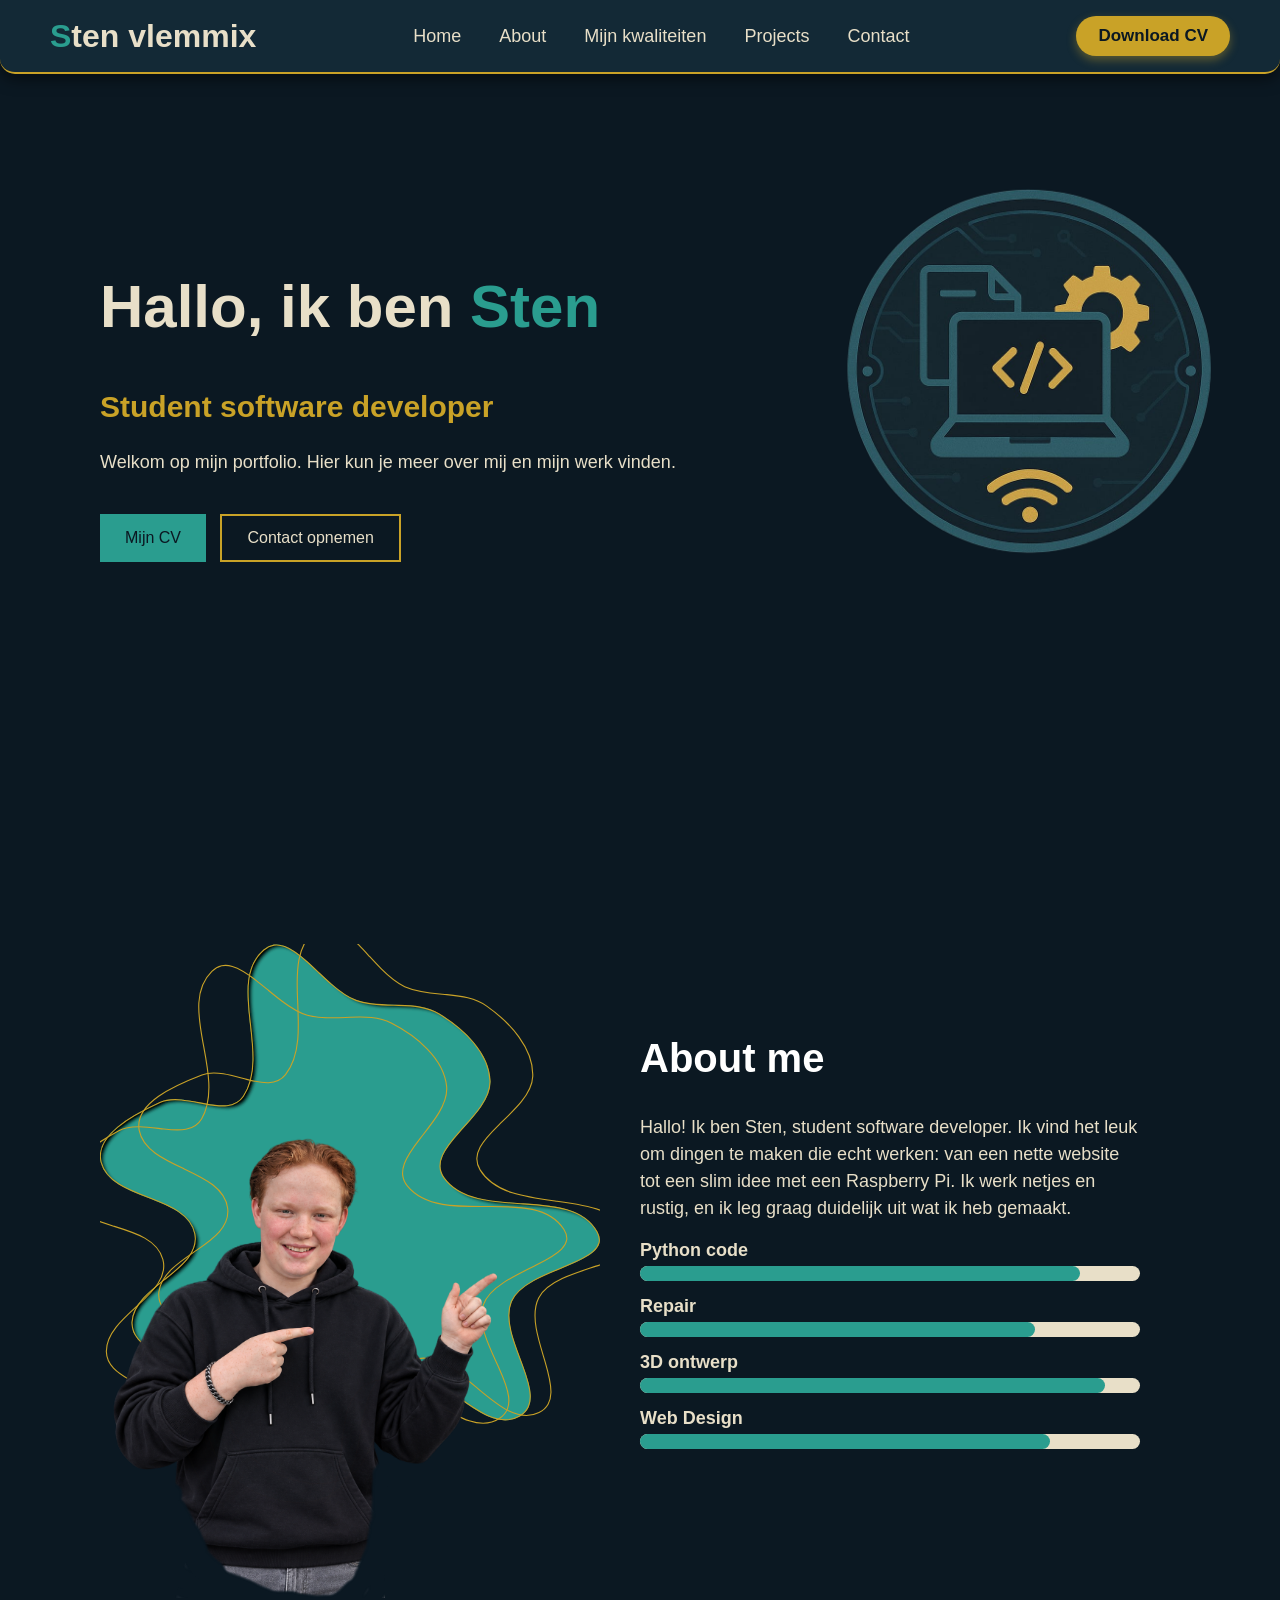
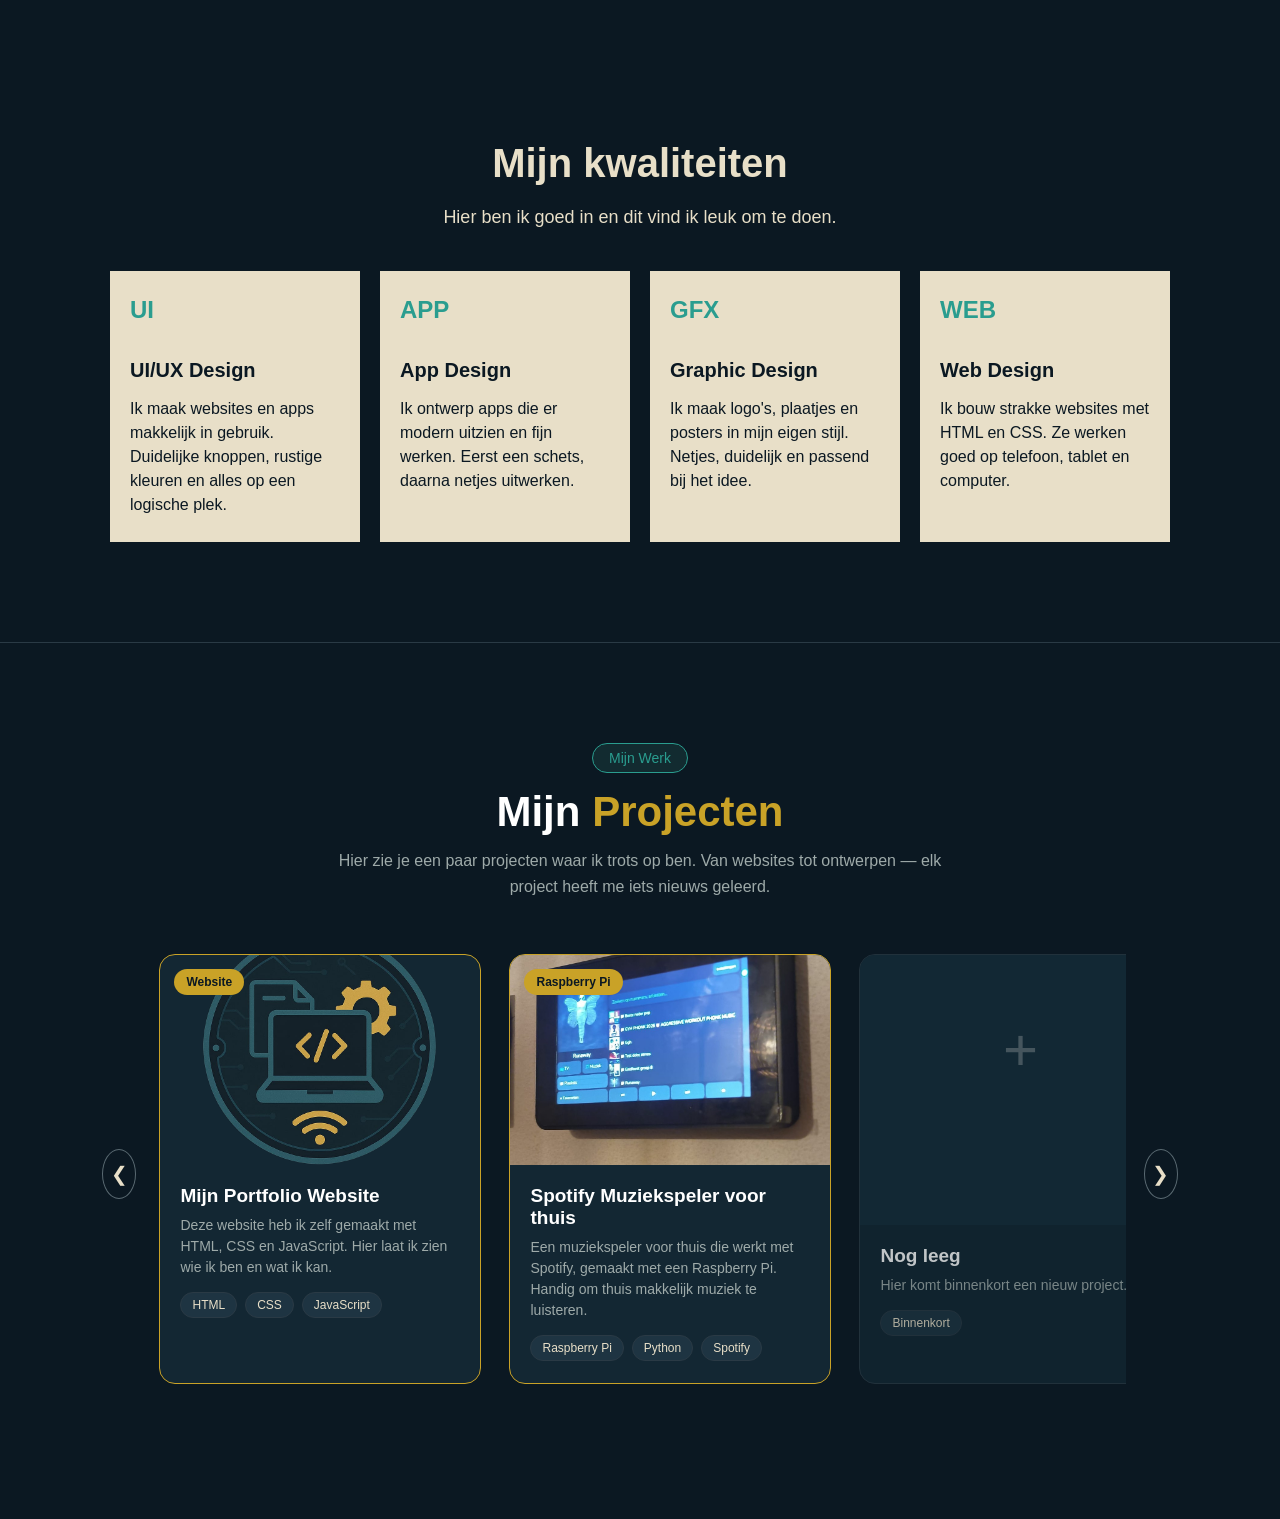
==== index.html @ 46b83913 "Add files via upload" ====
<!DOCTYPE html>
<html lang="nl">

<head>
    <meta charset="UTF-8">
    <title>Portfolio</title>

    <link rel="stylesheet" href="style-netjes.css">
</head>

<body>

    <header>

        <div class="logo">
        <span>S</span>ten vlemmix</div>

        <nav>
            <a href="#home">Home</a>
            <a href="#ABOUT">About</a>
            <a href="#services">Mijn kwaliteiten</a>
            <a href="#projects">Projects</a>
            <a href="#">Contact</a>
        </nav>

        <a href="#" class="download">Download CV</a>

    </header>

    <main>

        <section class="hero" id="home">

            <div class="text">

                <h1>
                    Hallo, ik ben <span>Sten</span>
                </h1>

                <h2>
                    Student software developer
                </h2>

                <p>
                    Welkom op mijn portfolio.
                    Hier kun je meer over mij en mijn werk vinden.
                </p>

                <a href="#" class="knop">Mijn CV</a>

                <a href="#" class="knop2">Contact opnemen</a>

            </div>

            <div class="image">

                <img src="logo.png">

            </div>

        </section>

         <section class="about" id="ABOUT">

            <div class="about-image">

                <svg width="500" height="560" viewBox="0 0 680 760"
                    fill="none" xmlns="http://www.w3.org/2000/svg">

                    <g filter="url(#filter0_i_1_304_about)">

                        <path
                            d="M348.353 75.4113C384.597 88.6174 428.532 74.1137 461.563 94.0459C494.612 113.988 529.758 146.977 530.92 185.578C532.393 234.517 439.945 277.11 468.275 317.029C511.263 377.601 641.007 325.415 676.479 390.68C700.625 435.105 579.534 439.076 559.946 485.694C539.614 534.085 616.404 614.938 571.119 641.435C517.389 672.873 453.378 557.866 395.873 581.696C339.569 605.029 369.332 711.647 318.939 745.939C280.476 772.113 218.628 755.827 181.841 727.343C141.869 696.392 146.139 633.281 118.64 590.847C98.8518 560.313 41.3204 549.667 43.1435 513.32C45.6225 463.894 137.936 442.05 128.54 393.463C118.306 340.548 14.931 348.345 1.1597 296.239C-8.67829 259.016 46.3229 230.627 81.2115 214.392C115.81 198.292 172.93 237.86 194.419 206.308C232.514 150.374 170.955 50.7719 222.5 6.94066C259.2 -24.2665 303.099 58.9227 348.353 75.4113Z"
                            fill="#2a9d8f" />

                    </g>

                    <defs>

                        <filter id="filter0_i_1_304_about"
                            x="0" y="0"
                            width="684.649"
                            height="763.116"
                            filterUnits="userSpaceOnUse">

                            <feFlood flood-opacity="0"
                                result="BackgroundImageFix" />

                            <feBlend mode="normal"
                                in="SourceGraphic"
                                in2="BackgroundImageFix"
                                result="shape" />

                            <feColorMatrix
                                in="SourceAlpha"
                                type="matrix"
                                values="0 0 0 0 0
                                0 0 0 0 0
                                0 0 0 0 0
                                0 0 0 0 127 0"
                                result="hardAlpha" />

                            <feOffset dx="5" dy="4" />

                            <feGaussianBlur stdDeviation="2.5" />

                            <feComposite
                                in2="hardAlpha"
                                operator="arithmetic"
                                k2="-1"
                                k3="1" />

                            <feColorMatrix
                                type="matrix"
                                values="0 0 0 0 0
                                0 0 0 0 0
                                0 0 0 0 0
                                0 0 0 0 0.25 0" />

                            <feBlend mode="normal"
                                in2="shape"
                                result="effect1_innerShadow_1_304" />

                        </filter>

                    </defs>

                    <g fill="none" stroke="#c9a227" stroke-width="1.5">
                        <g transform="translate(-45 20) rotate(-4 340 380)">
                            <path
                        d="M236.659 0.741211C241.36 0.075825 246.177 0.811135 251.111 2.62402C260.998 6.25649 271.279 14.1866 281.886 23.6631C287.184 28.3966 292.549 33.5027 297.979 38.6357C303.405 43.7665 308.895 48.9226 314.43 53.7451C325.492 63.3833 336.778 71.7257 348.182 75.8809C366.4 82.5188 386.546 82.1907 406.149 82.7061C425.797 83.2225 444.914 84.5834 461.305 94.4736C477.796 104.425 494.798 117.625 507.816 133.137C520.836 148.65 529.844 166.443 530.421 185.593C530.784 197.668 525.354 209.398 517.359 220.864C509.364 232.331 498.862 243.459 489.153 254.354C479.466 265.225 470.559 275.874 465.862 286.326C463.511 291.56 462.204 296.767 462.394 301.945C462.584 307.13 464.273 312.254 467.867 317.318C478.71 332.596 495.009 340.738 513.834 345.398C532.65 350.057 554.057 351.253 575.164 352.594C596.296 353.936 617.126 355.423 634.887 360.637C652.632 365.846 667.257 374.758 676.04 390.919C679.014 396.39 679.725 401.186 678.721 405.492C677.714 409.808 674.966 413.706 670.88 417.339C662.691 424.621 649.287 430.71 634.42 436.903C619.588 443.082 603.332 449.352 589.57 456.991C575.816 464.627 564.45 473.685 559.485 485.5C554.34 497.746 555.356 512.001 558.997 526.836C562.638 541.671 568.931 557.183 574.421 571.948C579.922 586.744 584.61 600.776 585.119 612.748C585.373 618.724 584.584 624.159 582.354 628.907C580.127 633.649 576.448 637.737 570.867 641.003C557.617 648.756 543.719 647.504 529.348 641.551C514.958 635.589 500.172 624.944 485.207 614.015C470.267 603.103 455.151 591.909 440.17 584.944C425.179 577.975 410.24 575.201 395.682 581.234C381.448 587.133 372.673 598.294 366.726 612.184C360.784 626.058 357.643 642.701 354.696 659.622C351.745 676.567 348.988 693.792 343.828 708.929C338.67 724.058 331.131 737.038 318.657 745.526C299.571 758.514 274.64 760.992 249.848 756.646C225.06 752.299 200.477 741.14 182.147 726.947C162.299 711.579 153.408 688.208 146.043 663.26C138.692 638.362 132.86 611.871 119.06 590.575C114.063 582.864 106.698 576.431 98.5312 570.558C90.3769 564.693 81.3451 559.336 73.0635 553.847C56.4128 542.81 42.7468 531.206 43.6426 513.345C44.2542 501.151 50.406 490.624 59.2236 480.909C68.0462 471.189 79.486 462.335 90.6064 453.468C101.706 444.617 112.491 435.75 119.906 426.041C127.333 416.316 131.415 405.698 129.03 393.368C126.437 379.962 117.943 370.427 106.532 362.859C95.1331 355.3 80.7673 349.666 66.3564 344.081C51.9211 338.487 37.4387 332.94 25.7002 325.548C13.971 318.162 5.04191 308.969 1.64355 296.111C-3.19507 277.804 7.87966 261.587 24.7295 247.833C41.5577 234.097 63.9786 222.963 81.4229 214.846C89.9558 210.875 99.9094 210.322 110.43 211.271C120.955 212.221 131.97 214.663 142.641 216.636C153.284 218.603 163.586 220.103 172.585 219.115C181.609 218.124 189.358 214.627 194.832 206.589C204.432 192.494 207.736 175.671 208.129 157.734C208.521 139.804 206.002 120.698 203.912 102.03C201.819 83.3398 200.156 65.0885 202.22 48.7803C204.282 32.4875 210.06 18.1749 222.824 7.32129C227.348 3.47452 231.962 1.40617 236.659 0.741211Z"
                         />
                        </g>
                        <g transform="translate(0 0) rotate(0 340 380)">
                            <path
                        d="M236.659 0.741211C241.36 0.075825 246.177 0.811135 251.111 2.62402C260.998 6.25649 271.279 14.1866 281.886 23.6631C287.184 28.3966 292.549 33.5027 297.979 38.6357C303.405 43.7665 308.895 48.9226 314.43 53.7451C325.492 63.3833 336.778 71.7257 348.182 75.8809C366.4 82.5188 386.546 82.1907 406.149 82.7061C425.797 83.2225 444.914 84.5834 461.305 94.4736C477.796 104.425 494.798 117.625 507.816 133.137C520.836 148.65 529.844 166.443 530.421 185.593C530.784 197.668 525.354 209.398 517.359 220.864C509.364 232.331 498.862 243.459 489.153 254.354C479.466 265.225 470.559 275.874 465.862 286.326C463.511 291.56 462.204 296.767 462.394 301.945C462.584 307.13 464.273 312.254 467.867 317.318C478.71 332.596 495.009 340.738 513.834 345.398C532.65 350.057 554.057 351.253 575.164 352.594C596.296 353.936 617.126 355.423 634.887 360.637C652.632 365.846 667.257 374.758 676.04 390.919C679.014 396.39 679.725 401.186 678.721 405.492C677.714 409.808 674.966 413.706 670.88 417.339C662.691 424.621 649.287 430.71 634.42 436.903C619.588 443.082 603.332 449.352 589.57 456.991C575.816 464.627 564.45 473.685 559.485 485.5C554.34 497.746 555.356 512.001 558.997 526.836C562.638 541.671 568.931 557.183 574.421 571.948C579.922 586.744 584.61 600.776 585.119 612.748C585.373 618.724 584.584 624.159 582.354 628.907C580.127 633.649 576.448 637.737 570.867 641.003C557.617 648.756 543.719 647.504 529.348 641.551C514.958 635.589 500.172 624.944 485.207 614.015C470.267 603.103 455.151 591.909 440.17 584.944C425.179 577.975 410.24 575.201 395.682 581.234C381.448 587.133 372.673 598.294 366.726 612.184C360.784 626.058 357.643 642.701 354.696 659.622C351.745 676.567 348.988 693.792 343.828 708.929C338.67 724.058 331.131 737.038 318.657 745.526C299.571 758.514 274.64 760.992 249.848 756.646C225.06 752.299 200.477 741.14 182.147 726.947C162.299 711.579 153.408 688.208 146.043 663.26C138.692 638.362 132.86 611.871 119.06 590.575C114.063 582.864 106.698 576.431 98.5312 570.558C90.3769 564.693 81.3451 559.336 73.0635 553.847C56.4128 542.81 42.7468 531.206 43.6426 513.345C44.2542 501.151 50.406 490.624 59.2236 480.909C68.0462 471.189 79.486 462.335 90.6064 453.468C101.706 444.617 112.491 435.75 119.906 426.041C127.333 416.316 131.415 405.698 129.03 393.368C126.437 379.962 117.943 370.427 106.532 362.859C95.1331 355.3 80.7673 349.666 66.3564 344.081C51.9211 338.487 37.4387 332.94 25.7002 325.548C13.971 318.162 5.04191 308.969 1.64355 296.111C-3.19507 277.804 7.87966 261.587 24.7295 247.833C41.5577 234.097 63.9786 222.963 81.4229 214.846C89.9558 210.875 99.9094 210.322 110.43 211.271C120.955 212.221 131.97 214.663 142.641 216.636C153.284 218.603 163.586 220.103 172.585 219.115C181.609 218.124 189.358 214.627 194.832 206.589C204.432 192.494 207.736 175.671 208.129 157.734C208.521 139.804 206.002 120.698 203.912 102.03C201.819 83.3398 200.156 65.0885 202.22 48.7803C204.282 32.4875 210.06 18.1749 222.824 7.32129C227.348 3.47452 231.962 1.40617 236.659 0.741211Z"
                         />
                        </g>
                        <g transform="translate(45 -20) rotate(4 340 380)">
                            <path
                        d="M236.659 0.741211C241.36 0.075825 246.177 0.811135 251.111 2.62402C260.998 6.25649 271.279 14.1866 281.886 23.6631C287.184 28.3966 292.549 33.5027 297.979 38.6357C303.405 43.7665 308.895 48.9226 314.43 53.7451C325.492 63.3833 336.778 71.7257 348.182 75.8809C366.4 82.5188 386.546 82.1907 406.149 82.7061C425.797 83.2225 444.914 84.5834 461.305 94.4736C477.796 104.425 494.798 117.625 507.816 133.137C520.836 148.65 529.844 166.443 530.421 185.593C530.784 197.668 525.354 209.398 517.359 220.864C509.364 232.331 498.862 243.459 489.153 254.354C479.466 265.225 470.559 275.874 465.862 286.326C463.511 291.56 462.204 296.767 462.394 301.945C462.584 307.13 464.273 312.254 467.867 317.318C478.71 332.596 495.009 340.738 513.834 345.398C532.65 350.057 554.057 351.253 575.164 352.594C596.296 353.936 617.126 355.423 634.887 360.637C652.632 365.846 667.257 374.758 676.04 390.919C679.014 396.39 679.725 401.186 678.721 405.492C677.714 409.808 674.966 413.706 670.88 417.339C662.691 424.621 649.287 430.71 634.42 436.903C619.588 443.082 603.332 449.352 589.57 456.991C575.816 464.627 564.45 473.685 559.485 485.5C554.34 497.746 555.356 512.001 558.997 526.836C562.638 541.671 568.931 557.183 574.421 571.948C579.922 586.744 584.61 600.776 585.119 612.748C585.373 618.724 584.584 624.159 582.354 628.907C580.127 633.649 576.448 637.737 570.867 641.003C557.617 648.756 543.719 647.504 529.348 641.551C514.958 635.589 500.172 624.944 485.207 614.015C470.267 603.103 455.151 591.909 440.17 584.944C425.179 577.975 410.24 575.201 395.682 581.234C381.448 587.133 372.673 598.294 366.726 612.184C360.784 626.058 357.643 642.701 354.696 659.622C351.745 676.567 348.988 693.792 343.828 708.929C338.67 724.058 331.131 737.038 318.657 745.526C299.571 758.514 274.64 760.992 249.848 756.646C225.06 752.299 200.477 741.14 182.147 726.947C162.299 711.579 153.408 688.208 146.043 663.26C138.692 638.362 132.86 611.871 119.06 590.575C114.063 582.864 106.698 576.431 98.5312 570.558C90.3769 564.693 81.3451 559.336 73.0635 553.847C56.4128 542.81 42.7468 531.206 43.6426 513.345C44.2542 501.151 50.406 490.624 59.2236 480.909C68.0462 471.189 79.486 462.335 90.6064 453.468C101.706 444.617 112.491 435.75 119.906 426.041C127.333 416.316 131.415 405.698 129.03 393.368C126.437 379.962 117.943 370.427 106.532 362.859C95.1331 355.3 80.7673 349.666 66.3564 344.081C51.9211 338.487 37.4387 332.94 25.7002 325.548C13.971 318.162 5.04191 308.969 1.64355 296.111C-3.19507 277.804 7.87966 261.587 24.7295 247.833C41.5577 234.097 63.9786 222.963 81.4229 214.846C89.9558 210.875 99.9094 210.322 110.43 211.271C120.955 212.221 131.97 214.663 142.641 216.636C153.284 218.603 163.586 220.103 172.585 219.115C181.609 218.124 189.358 214.627 194.832 206.589C204.432 192.494 207.736 175.671 208.129 157.734C208.521 139.804 206.002 120.698 203.912 102.03C201.819 83.3398 200.156 65.0885 202.22 48.7803C204.282 32.4875 210.06 18.1749 222.824 7.32129C227.348 3.47452 231.962 1.40617 236.659 0.741211Z"
                         />
                        </g>
                    </g>
</svg>

            <img src="sten5.png" alt="Sten" class="sten-afbeelding">

            </div>

            <div class="about-text">

                <h2>About me</h2>

                <p>
                    Hallo! Ik ben Sten, student software developer. Ik vind het leuk om dingen te maken
                    die echt werken: van een nette website tot een slim idee met een Raspberry Pi.
                    Ik werk netjes en rustig, en ik leg graag duidelijk uit wat ik heb gemaakt.
                </p>

                <h3>Python code</h3>

                <div class="balk">
                    <div class="vulling python"></div>
                </div>

                <h3>Repair</h3>

                <div class="balk">
                    <div class="vulling repair"></div>
                </div>

                <h3>3D ontwerp</h3>

                <div class="balk">
                    <div class="vulling d3"></div>
                </div>

                <h3>Web Design</h3>

                <div class="balk">
                    <div class="vulling web"></div>
                </div>

            </div>

        </section>

        <section class="services" id="services">

            <h2>Mijn kwaliteiten</h2>
            <p>Hier ben ik goed in en dit vind ik leuk om te doen.</p>

            <div class="service-cards">

                <div class="service-card">
                    <div class="service-icon">UI</div>
                    <h3>UI/UX Design</h3>
                    <p>Ik maak websites en apps makkelijk in gebruik. Duidelijke knoppen, rustige kleuren en alles op een logische plek.</p>
                </div>

                <div class="service-card">
                    <div class="service-icon">APP</div>
                    <h3>App Design</h3>
                    <p>Ik ontwerp apps die er modern uitzien en fijn werken. Eerst een schets, daarna netjes uitwerken.</p>
                </div>

                <div class="service-card">
                    <div class="service-icon">GFX</div>
                    <h3>Graphic Design</h3>
                    <p>Ik maak logo's, plaatjes en posters in mijn eigen stijl. Netjes, duidelijk en passend bij het idee.</p>
                </div>

                <div class="service-card">
                    <div class="service-icon">WEB</div>
                    <h3>Web Design</h3>
                    <p>Ik bouw strakke websites met HTML en CSS. Ze werken goed op telefoon, tablet en computer.</p>
                </div>

            </div>

        </section>

    </main>

    <section class="projects-section" id="projects">

        <span class="projects-label">Mijn Werk</span>

        <h2>Mijn <span>Projecten</span></h2>

        <p class="projects-text">
            Hier zie je een paar projecten waar ik trots op ben.
            Van websites tot ontwerpen — elk project heeft me iets nieuws geleerd.
        </p>

        <div class="project-slider">

            <button class="slider-arrow" id="prevBtn">❮</button>

            <div class="project-track" id="projectTrack">

                <div class="project-card project-featured">
                    <div class="project-img">
                        <img src="logo.png" alt="Mijn portfolio website">
                        <span class="project-badge">Website</span>
                        <div class="project-overlay">
                            <a href="#portfolioModal" class="project-view" id="openPortfolioModal">Bekijk project →</a>
                        </div>
                    </div>
                    <div class="project-info">
                        <h3>Mijn Portfolio Website</h3>
                        <p>Deze website heb ik zelf gemaakt met HTML, CSS en JavaScript. Hier laat ik zien wie ik ben en wat ik kan.</p>
                        <div class="project-tags">
                            <span>HTML</span>
                            <span>CSS</span>
                            <span>JavaScript</span>
                        </div>
                    </div>
                </div>

                <div class="project-card project-featured">
                    <div class="project-img">
                        <img src="project2.jpeg" alt="Spotify muziekspeler met Raspberry Pi">
                        <span class="project-badge">Raspberry Pi</span>
                        <div class="project-overlay">
                            <a href="#projectModal" class="project-view" id="openMuziekModal">Bekijk project →</a>
                        </div>
                    </div>
                    <div class="project-info">
                        <h3>Spotify Muziekspeler voor thuis</h3>
                        <p>Een muziekspeler voor thuis die werkt met Spotify, gemaakt met een Raspberry Pi. Handig om thuis makkelijk muziek te luisteren.</p>
                        <div class="project-tags">
                            <span>Raspberry Pi</span>
                            <span>Python</span>
                            <span>Spotify</span>
                        </div>
                    </div>
                </div>

                <div class="project-card project-empty">
                    <div class="project-img project-img-empty">
                        <span class="empty-plus">+</span>
                    </div>
                    <div class="project-info">
                        <h3>Nog leeg</h3>
                        <p>Hier komt binnenkort een nieuw project.</p>
                        <div class="project-tags">
                            <span>Binnenkort</span>
                        </div>
                    </div>
                </div>

                <div class="project-card project-empty">
                    <div class="project-img project-img-empty">
                        <span class="empty-plus">+</span>
                    </div>
                    <div class="project-info">
                        <h3>Nog leeg</h3>
                        <p>Hier komt binnenkort een nieuw project.</p>
                        <div class="project-tags">
                            <span>Binnenkort</span>
                        </div>
                    </div>
                </div>

                <div class="project-card project-empty">
                    <div class="project-img project-img-empty">
                        <span class="empty-plus">+</span>
                    </div>
                    <div class="project-info">
                        <h3>Nog leeg</h3>
                        <p>Hier komt binnenkort een nieuw project.</p>
                        <div class="project-tags">
                            <span>Binnenkort</span>
                        </div>
                    </div>
                </div>

            </div>

            <button class="slider-arrow" id="nextBtn">❯</button>
        </div>

    </section>

    <div class="project-modal" id="projectModal">
        <a href="#projects" class="modal-achtergrond" aria-label="Sluiten"></a>
        <div class="project-modal-box" role="dialog" aria-modal="true" aria-labelledby="modalTitle">

            <!-- Bovenste foto als banner -->
            <div class="modal-banner">
                <img src="project2.jpeg" alt="Spotify muziekspeler">
                <a href="#projects" class="project-modal-close" aria-label="Sluiten">✕</a>
            </div>

            <div class="modal-content">
                <p class="geel-rondje">Mijn project</p>

                <h3 id="modalTitle">Spotify Muziekspeler voor thuis</h3>

                <p class="schuine-tekst">Muziek luisteren in huis, zonder je telefoon erbij te pakken.</p>

                <!-- Kleine info-rij -->
                <div class="modal-meta">
                    <div><b>Status</b><span>Werkend</span></div>
                    <div><b>Jaar</b><span>2025</span></div>
                    <div><b>Techniek</b><span>Raspberry Pi • Python</span></div>
                </div>

                <!-- Hier stond eerst de README van GitHub, maar het muziekproject is niet gekoppeld aan GitHub. Daarom geen README-blok meer hier. -->

                <h4>Waar gaat dit project over?</h4>
                <p>Voor dit project heb ik een muziekspeler gemaakt voor thuis. Hij werkt met Spotify en draait op een Raspberry Pi.</p>
                <p>Je zet hem aan en je kunt thuis makkelijk muziek luisteren, bijvoorbeeld in de woonkamer. Gewoon aanzetten en luisteren.</p>

                <div class="twee-fotos">
                    <figure>
                        <img src="project2.jpeg" alt="Spotify muziekspeler">
                        <figcaption>De speler thuis</figcaption>
                    </figure>
                    <figure>
                        <img src="project1.png" alt="Nog een foto van het project">
                        <figcaption>Scherm / opbouw</figcaption>
                    </figure>
                </div>

                <h4>Hoe heb ik het gemaakt?</h4>
                <div class="modal-stappen">
                    <div class="stap">
                        <span class="stap-nummer">1</span>
                        <p><b>Idee bedacht.</b> Een muziekspeler die altijd klaarstaat.</p>
                    </div>
                    <div class="stap">
                        <span class="stap-nummer">2</span>
                        <p><b>Raspberry Pi klaargezet</b> en verbonden met wifi en Spotify.</p>
                    </div>
                    <div class="stap">
                        <span class="stap-nummer">3</span>
                        <p><b>Met Python de knoppen gemaakt</b> voor play en pauze.</p>
                    </div>
                    <div class="stap">
                        <span class="stap-nummer">4</span>
                        <p><b>Alles thuis getest</b> tot het werkte.</p>
                    </div>
                </div>

                <h4>Wat heb ik geleerd?</h4>
                <ul class="leer-lijst">
                    <li>Werken met een Raspberry Pi</li>
                    <li>Programmeren in Python</li>
                    <li>Verbinden met Spotify</li>
                    <li>Rustig blijven als iets niet werkt</li>
                </ul>

                <div class="project-tags modal-tags">
                    <span>Raspberry Pi</span>
                    <span>Python</span>
                    <span>Spotify</span>
                </div>

                <div class="modal-knoppen">
                    <a href="#projects" class="knop modal-btn">Sluiten</a>
                </div>
            </div>
        </div>
    </div>

    <div class="project-modal" id="portfolioModal">
        <a href="#projects" class="modal-achtergrond" aria-label="Sluiten"></a>
        <div class="project-modal-box" role="dialog" aria-modal="true" aria-labelledby="portfolioTitle">

            <!-- Bovenste foto als banner -->
            <div class="modal-banner">
                <img src="logo.png" alt="Mijn portfolio website">
                <a href="#projects" class="project-modal-close" aria-label="Sluiten">✕</a>
            </div>

            <div class="modal-content">
                <p class="geel-rondje">Mijn project</p>

                <h3 id="portfolioTitle">Mijn Portfolio Website</h3>

                <p class="schuine-tekst">Deze site: mijn portfolio, gemaakt met HTML, CSS en JavaScript.</p>

                <!-- Kleine info-rij -->
                <div class="modal-meta">
                    <div><b>Status</b><span>Online</span></div>
                    <div><b>Jaar</b><span>2025</span></div>
                    <div><b>Techniek</b><span>HTML • CSS • JS</span></div>
                </div>

                <!-- README is weggehaald uit de popup, zoals gevraagd. -->

                <h4>Waar gaat dit project over?</h4>
                <p>Dit is mijn eigen portfolio-website. Hier laat ik zien wie ik ben, wat ik kan en welke projecten ik heb gemaakt.</p>
                <p>Alles heb ik zelf gebouwd: de opmaak, de kleuren, de project-slider en de popups met uitleg.</p>

                <h4>Hoe heb ik het gemaakt?</h4>
                <div class="modal-stappen">
                    <div class="stap">
                        <span class="stap-nummer">1</span>
                        <p><b>Ontwerp bedacht.</b> Donkere stijl met goud en groen.</p>
                    </div>
                    <div class="stap">
                        <span class="stap-nummer">2</span>
                        <p><b>Met HTML de pagina opgebouwd</b> en met CSS netjes gemaakt.</p>
                    </div>
                    <div class="stap">
                        <span class="stap-nummer">3</span>
                        <p><b>Met JavaScript de slider gemaakt</b> en de popups werkend gekregen.</p>
                    </div>
                    <div class="stap">
                        <span class="stap-nummer">4</span>
                        <p><b>Alles getest</b> en op GitHub gezet.</p>
                    </div>
                </div>

                <h4>Wat heb ik geleerd?</h4>
                <ul class="leer-lijst">
                    <li>Werken met HTML en CSS</li>
                    <li>JavaScript gebruiken voor een slider en popup</li>
                    <li>Netjes werken met GitHub</li>
                </ul>

                <div class="project-tags modal-tags">
                    <span>HTML</span>
                    <span>CSS</span>
                    <span>JavaScript</span>
                </div>

                <div class="modal-knoppen">
                    <a href="https://github.com/DCTerra-Software-Developer/frontend-eindopdracht-stenbot0503" class="knop modal-btn" id="githubKnopPortfolio" target="_blank">Bekijk op GitHub</a>
                    <a href="#projects" class="knop2 modal-btn-ghost">Sluiten</a>
                </div>
            </div>
        </div>
    </div>

    <script src="script-netjes.js"></script>

</body>

</html>
---- style-netjes.css ----
body {
    background-color: #0b1822;
    color: #e8dfc8;
    font-family: Arial;
    margin: 0;

    padding-top: 100px;
}

header {
    position: fixed;
    top: 0;
    left: 0;
    width: 100%;
    box-sizing: border-box;
    z-index: 1000;
    background-color: #132936;

    border-bottom: 2px solid #c9a227;

    border-radius: 0 0 15px 15px;
    box-shadow: 0 5px 15px rgba(0, 0, 0, 0.5);
    padding: 16px 50px;
    display: flex;
    align-items: center;
    justify-content: space-between;
}

.logo {
    font-size: 32px;
    font-weight: bold;
    transition: transform 0.3s ease;
}

.logo:hover {
    transform: scale(1.05);
}

.logo span {
    color: #2a9d8f;
    transition: color 0.3s ease;
}

.logo:hover span {
    color: #c9a227;
}

nav {
    display: flex;

}

nav a {
    color: #e8dfc8;
    text-decoration: none;
    margin-right: 10px;
    font-size: 18px;
    position: relative;
    padding: 8px 14px;
    border-radius: 8px;
    transition: color 0.3s ease, background-color 0.3s ease;
}

nav a::after {
    content: "";
    position: absolute;
    left: 14px;
    right: 14px;
    bottom: 4px;
    width: auto;
    height: 2px;
    background-color: #2a9d8f;
    transform: scaleX(0);
    transform-origin: left;
    transition: transform 0.3s ease;
}

nav a:hover {
    color: white;
    background-color: #2a9d8f;
}

nav a:hover::after {
    transform: scaleX(1);
}

.download {
    color: #0b1822;
    background-color: #c9a227;
    padding: 10px 22px;
    text-decoration: none;
    font-size: 17px;
    font-weight: bold;
    border-radius: 20px;
    display: inline-block;

    box-shadow: 0 4px 10px rgba(201, 162, 39, 0.4);
    transition: background-color 0.3s ease, color 0.3s ease, transform 0.3s ease, box-shadow 0.3s ease;
}

.download:hover {
    background-color: #2a9d8f;
    color: white;
    transform: translateY(-3px);

    box-shadow: 0 8px 20px rgba(42, 157, 143, 0.5);
}

section {
    scroll-margin-top: 120px;
}

.hero {
    margin-top: 40px;
    margin-left: 100px;
    display: flex;
    align-items: center;
}

.text {

    width: 600px;
}

h1 {
    font-size: 60px;
}

h1 span {
    color: #2a9d8f;
    display: inline-block;
    animation: pulse 2s ease-in-out infinite;
}

h2 {
    color: #c9a227;
    font-size: 30px;
}

p {
    font-size: 18px;
    line-height: 1.5;
}

.knop {
    background-color: #2a9d8f;
    color: #0b1822;
    padding: 15px 25px;
    text-decoration: none;
    display: inline-block;
    margin-top: 20px;
    transition: background-color 0.3s ease, color 0.3s ease, transform 0.3s ease, box-shadow 0.3s ease;
}

.knop:hover {
    background-color: #c9a227;
    color: #0b1822;
    transform: translateY(-3px) scale(1.03);
    box-shadow: 0 8px 20px rgba(201, 162, 39, 0.4);
}

.knop2 {
    border: 2px solid #c9a227;
    color: #e8dfc8;
    padding: 13px 25px;
    text-decoration: none;
    display: inline-block;
    margin-left: 10px;
    transition: background-color 0.3s ease, color 0.3s ease, transform 0.3s ease, border-color 0.3s ease;
}

.knop2:hover {
    background-color: #c9a227;
    color: #0b1822;
    transform: translateY(-3px);
    border-color: #c9a227;
}

.image {
    margin-left: 100px;
}

.image img {
    width: 500px;
    height: 500px;
    object-fit: contain;
    transition: transform 0.5s ease;
}

.image img:hover {
    transform: scale(1.05) rotate(2deg);
}

.about {
    margin-top: 200px;

    padding: 100px;

    display: flex;
    align-items: center;
}

.about-image {
    width: 50%;
    transition: transform 0.4s ease;
}

.about-image img {
    width: 500px;
}

.about-text {
    width: 50%;
}

.about-text h2 {
    font-size: 40px;
    color: white;
}

.about-text p {
    width: 500px;
}

h3 {
    color: #e8dfc8;
    font-size: 18px;
    margin-top: 15px;
    margin-bottom: 5px;
}

.balk {
    width: 500px;
    height: 15px;
    background-color: #e8dfc8;

    border-radius: 10px;
}

.vulling {
    height: 15px;
    background-color: #2a9d8f;
    border-radius: 10px;
}

.python {
    width: 88%;
}

.repair {
    width: 79%;
}

.d3{
    width: 93%;
}

.web {
    width: 82%;
}

.image svg {
    width: 500px;
    height: 560px;
}

.sten-afbeelding {
    position: absolute;
    z-index: 10;
    width: 400px !important;
    height: auto;
    left: 8%;
    top: 1065px;
    transition: transform 0.5s ease;
}

.services {
    padding: 100px;
    text-align: center;
}

.services h2 {
    color: #e8dfc8;
    font-size: 40px;
    margin-bottom: 10px;
}

.services > p {
    margin-bottom: 40px;
}

.service-cards {
    display: flex;
    justify-content: center;
    gap: 20px;
    flex-wrap: wrap;
}

.service-card {
    background-color: #e8dfc8;
    color: #0b1822;
    width: 210px;
    min-height: 220px;
    padding: 25px 20px;
    text-align: left;
    transition: transform 0.4s ease, background-color 0.4s ease, box-shadow 0.4s ease;

    cursor: pointer;
}

.service-card:hover {
    transform: translateY(-10px) scale(1.03);
    background-color: #ffffff;
    box-shadow: 0 15px 35px rgba(42, 157, 143, 0.35);
}

.service-icon {
    color: #2a9d8f;
    font-size: 24px;
    font-weight: bold;
    margin-bottom: 35px;
    display: inline-block;
    transition: transform 0.4s ease, color 0.4s ease;
}

.service-card:hover .service-icon {
    transform: scale(1.2) rotate(-5deg);
    color: #c9a227;
}

.service-card h3 {
    color: #0b1822;
    font-size: 20px;
    margin: 0 0 15px;
}

.service-card p {
    font-size: 16px;
    margin: 0;
}

.about-image svg {
    transition: transform 0.5s ease;
}

.about-image:hover svg {
    transform: scale(1.03) rotate(1deg);
}

.sten-afbeelding:hover {
    transform: scale(1.04);
}

@keyframes fadeInUp {
    from {
        opacity: 0;
        transform: translateY(20px);
    }
    to {
        opacity: 1;
        transform: translateY(0);
    }
}

.hero .text {
    animation: fadeInUp 0.8s ease both;
}

.hero .image {
    animation: fadeInUp 1s ease 0.2s both;
}

.projects-section {
    padding: 100px 8% 110px;
    text-align: center;
    background-color: #0B1822;
    border-top: 1px solid #2a3a45;
}

.projects-label {
    display: inline-block;
    font-size: 14px;
    color: #2a9d8f;
    background-color: #122b30;
    border: 1px solid #2a9d8f;
    border-radius: 20px;
    padding: 6px 16px;
    margin-bottom: 15px;
}

.projects-section h2 {
    color: white;
    font-size: 42px;
    margin: 0 0 12px;
}

.projects-section h2 span {
    color: #c9a227;
}

.projects-text {
    color: #9EAAA9;
    font-size: 16px;
    max-width: 620px;
    margin: 0 auto 40px;
    line-height: 1.6;
}

.project-slider {
    display: flex;
    align-items: center;
    justify-content: center;
    gap: 18px;
    max-width: 1200px;
    margin: auto;
}

.slider-arrow {
    width: 50px;
    height: 50px;
    border-radius: 50%;
    border: 1px solid #5a6a72;
    background-color: #0B1822;
    color: #E8DFC8;
    font-size: 20px;
    cursor: pointer;
    transition: 0.3s;
}

.slider-arrow:hover {
    background-color: #2A9D8F;
    border-color: #2A9D8F;
    color: white;
}

.project-track {
    display: flex;
    gap: 28px;
    overflow-x: auto;
    max-width: 1040px;
    padding: 15px 5px 25px;
}

.project-card {
    width: 320px;

    flex-shrink: 0;
    background-color: #132733;
    border: 1px solid #2a3a45;
    border-radius: 16px;
    overflow: hidden;
    text-align: left;
    transition: 0.3s;
}

.project-card:hover {
    transform: translateY(-10px);
    border-color: #2A9D8F;
    box-shadow: 0 18px 40px black;
}

.project-img {
    position: relative;
    overflow: hidden;
    height: 210px;
}

.project-img img {
    width: 100%;
    height: 100%;
    object-fit: cover;
    display: block;
    transition: 0.3s;
}

.project-card:hover .project-img img {
    transform: scale(1.08);
}

.project-badge {
    position: absolute;
    top: 14px;
    left: 14px;
    background-color: #c9a227;
    color: #0b1822;
    font-size: 12px;
    font-weight: bold;
    padding: 6px 12px;
    border-radius: 20px;
}

.project-overlay {
    position: absolute;
    left: 0;
    right: 0;
    bottom: 0;
    top: 0;
    background-color: rgba(11, 24, 34, 0.7);

    text-align: center;
    padding-top: 150px;
    opacity: 0;
    transition: 0.3s;
}

.project-card:hover .project-overlay {
    opacity: 1;
}

.project-view {
    background-color: #2A9D8F;
    color: white;
    text-decoration: none;
    font-size: 14px;
    padding: 10px 18px;
    border-radius: 25px;
    transition: 0.3s;
}

.project-view:hover {
    background-color: #c9a227;
    color: #0b1822;
}

.project-info {
    padding: 20px 20px 22px;
}

.project-info h3 {
    color: white;
    font-size: 19px;
    margin: 0 0 8px;
}

.project-info p {
    font-size: 14px;
    color: #9EAAA9;
    line-height: 1.5;
    margin: 0 0 14px;
}

.project-tags {
    display: flex;
    gap: 8px;
}

.project-tags span {
    font-size: 12px;
    color: #E8DFC8;
    background-color: #1e3442;
    border: 1px solid #2a3a45;
    padding: 5px 11px;
    border-radius: 15px;
}

.project-empty {
    opacity: 0.75;
}

.project-img-empty {
    background-color: #162e3b;
    text-align: center;
    padding-top: 60px;
}

.empty-plus {
    font-size: 60px;
    color: #5a6a72;
}

.project-featured {
    border-color: #c9a227;
}

@media (max-width: 800px) {
    .project-card {
        width: 100%;
        max-width: 400px;
    }
}

@keyframes pulse {
    0%, 100% {
        opacity: 1;
    }
    50% {
        opacity: 0.5;
    }
}

.project-modal {
    position: fixed;
    left: 0;
    right: 0;
    top: 0;
    bottom: 0;
    display: flex;
    align-items: center;
    justify-content: center;
    padding: 24px;
    z-index: 2000;
    opacity: 0;
    visibility: hidden;
    transition: opacity 0.25s ease, visibility 0.25s;
}

.modal-achtergrond {
    position: absolute;
    left: 0;
    right: 0;
    top: 0;
    bottom: 0;
    background-color: rgba(5, 12, 18, 0.7);
}

/* Zonder JavaScript: popup gaat open als #projectModal in de link staat */
.project-modal:target {
    opacity: 1;
    visibility: visible;
}

.project-modal-box {
    position: relative;
    z-index: 1;
    background-color: #132733;
    border: 1px solid #2a3a45;
    border-radius: 14px;
    max-width: 780px;
    width: 100%;
    max-height: 92vh;
    overflow-y: auto;
    overflow-x: hidden;
    padding: 0;
    color: #e8dfc8;
    box-shadow: 0 20px 60px rgba(0, 0, 0, 0.55);
    transform: translateY(16px);
    opacity: 0;
    transition: transform 0.3s ease, opacity 0.3s ease;
}

.project-modal:target .project-modal-box {
    transform: translateY(0);
    opacity: 1;
}

.modal-banner {
    position: relative;
    height: 300px;
    overflow: hidden;
    border-radius: 13px 13px 0 0;
}

.modal-banner img {
    width: 100%;
    height: 100%;
    object-fit: cover;
    display: block;
}

.modal-content {
    padding: 28px 36px 32px;
}

.geel-rondje {
    display: inline-block;
    background-color: #c9a227;
    color: #0b1822;
    font-size: 12px;
    font-weight: bold;
    padding: 6px 14px;
    border-radius: 20px;
    margin: 0 0 10px;
}

.project-modal-box h3 {
    color: white;
    font-size: 30px;
    line-height: 1.2;
    margin: 0 0 8px;
}

.schuine-tekst {
    color: #9EAAA9 !important;
    font-size: 16px !important;
    margin-bottom: 18px !important;
}

.modal-meta {
    display: flex;
    gap: 10px;
    margin-bottom: 22px;
}

.modal-meta div {
    flex: 1;
    background-color: #0b1822;
    border: 1px solid #2a3a45;
    border-radius: 12px;
    padding: 10px 12px;
    text-align: center;
}

.modal-meta b {
    display: block;
    font-size: 11px;
    text-transform: uppercase;
    letter-spacing: 0.8px;
    color: #5a6a72;
    margin-bottom: 4px;
}

.modal-meta span {
    font-size: 14px;
    color: #e8dfc8;
    font-weight: bold;
}

.twee-fotos {
    display: flex;
    gap: 12px;
    margin-bottom: 6px;
}

.twee-fotos figure {
    flex: 1;
    margin: 0;
    background-color: #0b1822;
    border: 1px solid #2a3a45;
    border-radius: 12px;
    overflow: hidden;
}

.twee-fotos img {
    width: 100%;
    height: 190px;
    object-fit: cover;
    display: block;
    border: none;
}

.twee-fotos figcaption {
    font-size: 13px;
    color: #9EAAA9;
    padding: 10px 12px;
    text-align: left;
}

.project-modal-box h4 {
    color: #c9a227;
    font-size: 17px;
    margin-top: 28px;
    margin-bottom: 10px;
}

.project-modal-box p {
    font-size: 15px;
    color: #9EAAA9;
    line-height: 1.6;
}

.modal-stappen {
    display: flex;
    flex-direction: column;
    gap: 10px;
}

.stap {
    display: flex;
    align-items: flex-start;
    gap: 12px;
    background-color: #0b1822;
    border: 1px solid #2a3a45;
    border-radius: 10px;
    padding: 12px 14px;
    margin-bottom: 0;
}

.stap p {
    margin: 0;
    padding-top: 4px;
}

.stap-nummer {
    flex-shrink: 0;
    width: 26px;
    height: 26px;
    border-radius: 50%;
    background-color: #2A9D8F;
    color: white;
    font-weight: bold;
    font-size: 13px;
    display: flex;
    align-items: center;
    justify-content: center;
}

.leer-lijst {
    list-style: none;
    margin: 0;
    padding: 0;
    display: flex;
    flex-direction: column;
    gap: 8px;
}

.leer-lijst li {
    background-color: #0b1822;
    border: 1px solid #2a3a45;
    color: #E8DFC8;
    font-size: 14px;
    padding: 10px 14px 10px 34px;
    border-radius: 8px;
    position: relative;
}

.leer-lijst li::before {
    content: "✓";
    position: absolute;
    left: 12px;
    top: 50%;
    transform: translateY(-50%);
    color: #2A9D8F;
    font-size: 14px;
    font-weight: bold;
}

.modal-tags {
    margin-top: 20px;
    flex-wrap: wrap;
}

/* ---- README uit GitHub in de popup (zelfde stijl als de rest) ---- */
.readme-blok {
    background-color: #0b1822;
    border: 1px solid #2a3a45;
    border-radius: 10px;
    padding: 16px 18px;
    margin-top: 18px;
    margin-bottom: 6px;
}

.readme-blok h1,
.readme-blok h2,
.readme-blok h3,
.readme-blok h4 {
    color: #c9a227;
    margin-top: 16px;
    margin-bottom: 8px;
}

.readme-blok h1:first-child,
.readme-blok h2:first-child {
    margin-top: 0;
}

.readme-blok h1 { font-size: 22px; }
.readme-blok h2 { font-size: 19px; }
.readme-blok h3 { font-size: 17px; }
.readme-blok h4 { font-size: 15px; }

.readme-blok p {
    font-size: 15px;
    color: #9EAAA9;
    line-height: 1.6;
}

.readme-blok a {
    color: #2A9D8F;
}

.readme-blok ul,
.readme-blok ol {
    color: #9EAAA9;
    font-size: 15px;
    line-height: 1.6;
    padding-left: 22px;
}

.readme-blok li {
    margin-bottom: 4px;
}

.readme-blok img {
    max-width: 100%;
    border-radius: 8px;
    border: 1px solid #2a3a45;
    margin: 8px 0;
}

.readme-blok pre {
    background-color: #132733;
    border: 1px solid #2a3a45;
    border-radius: 8px;
    padding: 12px 14px;
    overflow-x: auto;
}

.readme-blok code {
    color: #E8DFC8;
    font-size: 13px;
    font-family: Consolas, monospace;
}

.readme-blok p code {
    background-color: #132733;
    border: 1px solid #2a3a45;
    border-radius: 5px;
    padding: 1px 6px;
}

.readme-laden {
    color: #5a6a72;
    font-style: italic;
}

.readme-fout {
    background-color: #0b1822;
    border: 1px solid #c9a227;
    border-radius: 8px;
    padding: 12px 14px;
    color: #E8DFC8;
    font-size: 14px;
    line-height: 1.6;
}

.modal-knoppen {
    display: flex;
    justify-content: center;
    margin-top: 24px;
    padding-top: 20px;
    border-top: 1px solid #2a3a45;
}

.modal-btn {
    flex: 1;
    text-align: center;
    border-radius: 12px;
    margin-top: 0;
}

.modal-btn-ghost {
    background: transparent;
    border-radius: 12px;
    cursor: pointer;
    font-size: 16px;
    text-decoration: none;
    display: inline-block;
    text-align: center;
    padding: 13px 25px;
}

.project-modal-close {
    position: absolute;
    top: 16px;
    right: 16px;
    z-index: 3;
    background-color: #0b1822;
    color: white;
    border: none;
    font-size: 15px;
    width: 38px;
    height: 38px;
    border-radius: 50%;
    cursor: pointer;
    display: flex;
    align-items: center;
    justify-content: center;
    text-decoration: none;
    transition: background-color 0.2s ease;
}

.project-modal-close:hover {
    background-color: #c9a227;
    color: #0b1822;
}

.project-modal-box::-webkit-scrollbar {
    width: 8px;
}

.project-modal-box::-webkit-scrollbar-track {
    background: #0b1822;
}

.project-modal-box::-webkit-scrollbar-thumb {
    background: #2A9D8F;
    border-radius: 10px;
}

@media (max-width: 600px) {
    .twee-fotos {
        flex-direction: column;
    }
    .twee-fotos img {
        width: 100%;
        height: 170px;
    }
    .modal-meta {
        flex-direction: column;
    }
    .modal-content {
        padding: 22px 20px;
    }
    .project-modal-box h3 {
        font-size: 22px;
    }
    .modal-banner {
        height: 200px;
    }
}
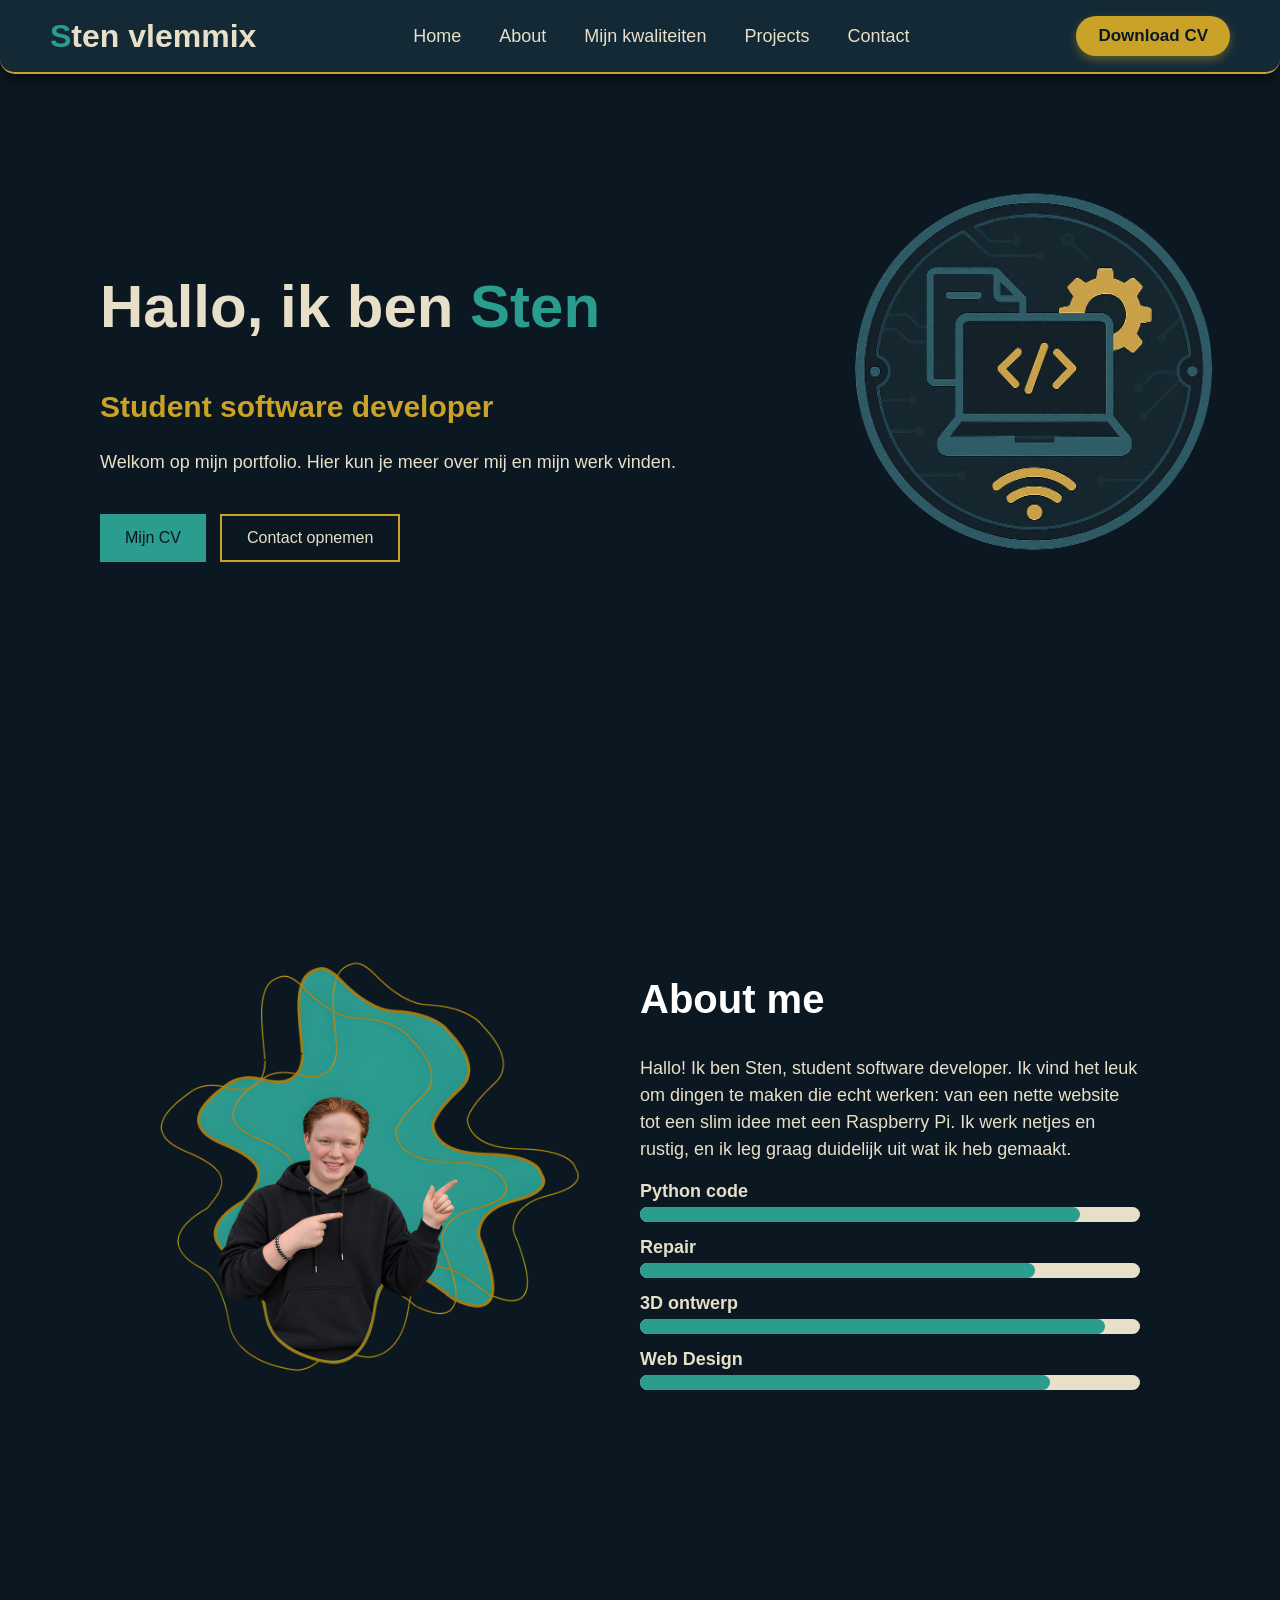
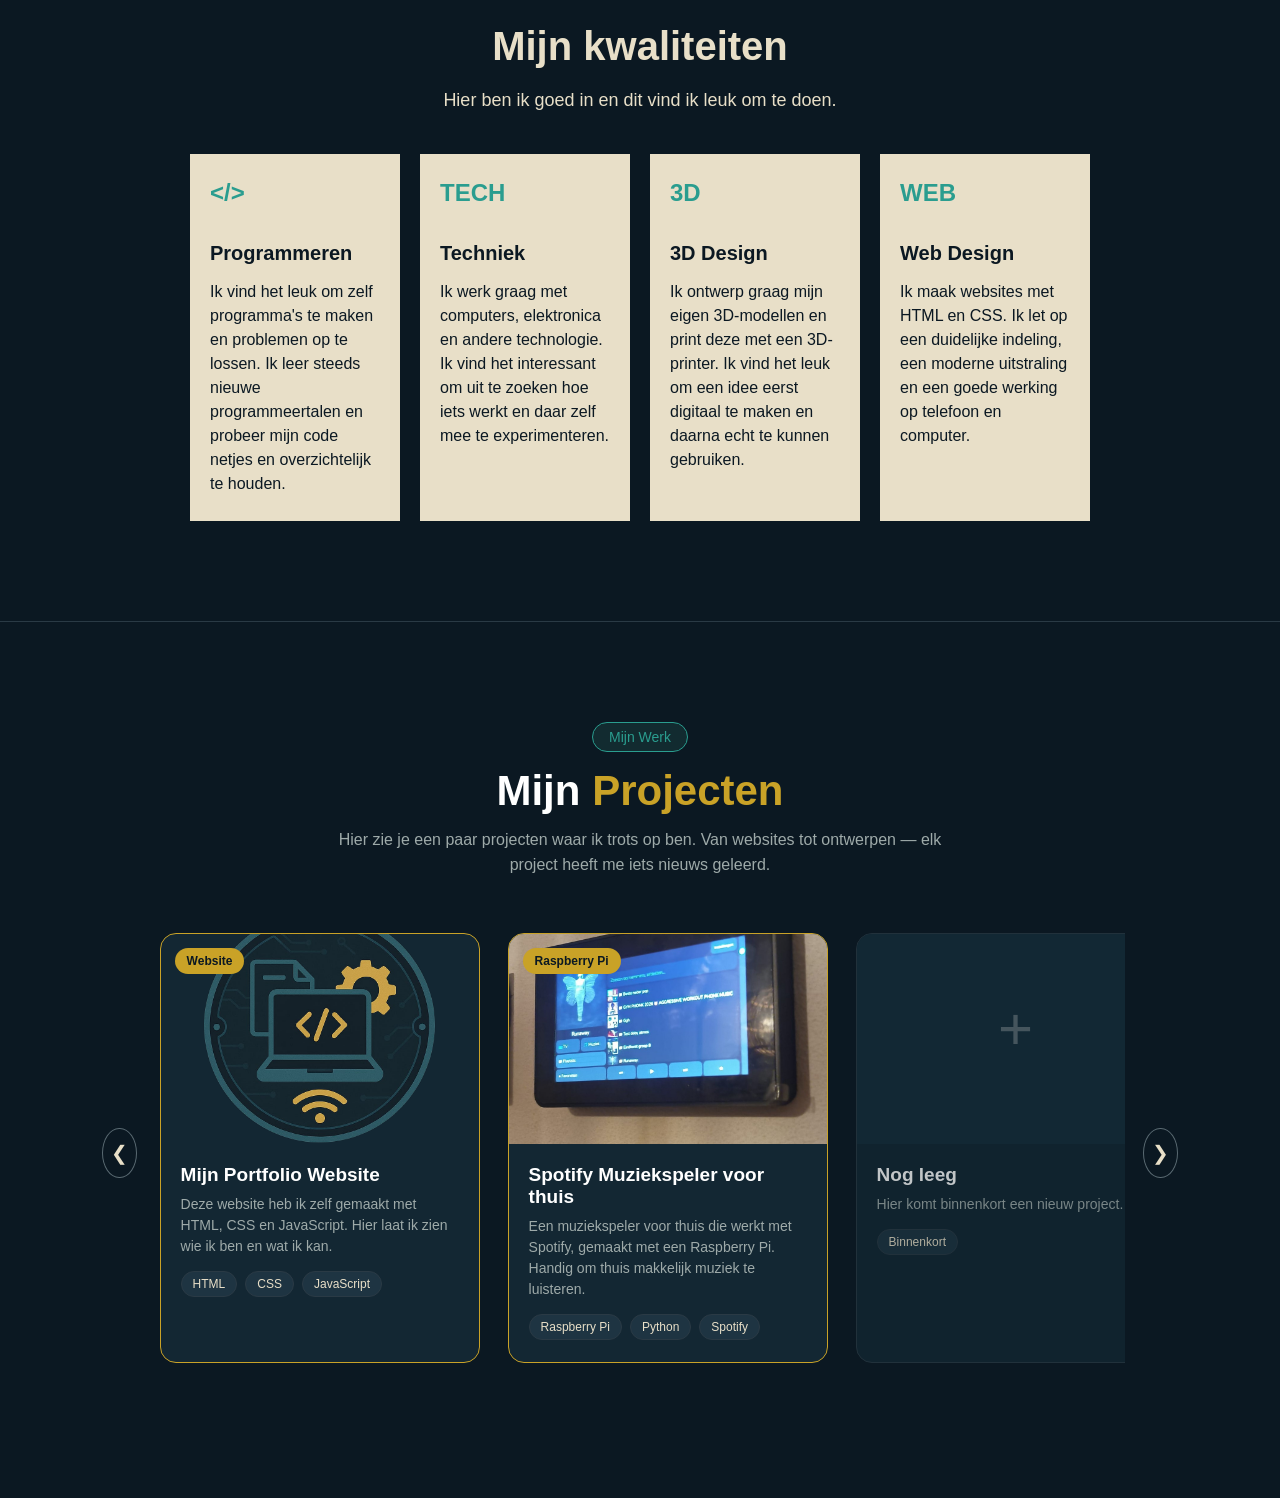
==== commit e6b3a3cf: "telefoon versie 2 online" ====
--- a/index.html
+++ b/index.html
@@ -3,7 +3,10 @@
 
 <head>
     <meta charset="UTF-8">
-    <title>Portfolio</title>
+    <meta name="viewport" content="width=device-width, initial-scale=1, viewport-fit=cover">
+    <meta name="theme-color" content="#0b1822">
+    <meta name="description" content="Portfolio van Sten Vlemmix, student software developer. Bekijk mijn projecten en kwaliteiten.">
+    <title>Portfolio - Sten Vlemmix</title>
 
     <link rel="stylesheet" href="style-netjes.css">
 </head>
@@ -15,15 +18,18 @@
         <div class="logo">
         <span>S</span>ten vlemmix</div>
 
-        <nav>
+        <button class="hamburger" id="hamburger" aria-label="Menu openen" aria-expanded="false" aria-controls="hoofdmenu">☰</button>
+
+        <nav id="hoofdmenu" aria-label="Hoofdmenu">
             <a href="#home">Home</a>
             <a href="#ABOUT">About</a>
             <a href="#services">Mijn kwaliteiten</a>
             <a href="#projects">Projects</a>
             <a href="#">Contact</a>
+            <a href="#" class="download download-menu">Download CV</a>
         </nav>
 
-        <a href="#" class="download">Download CV</a>
+        <a href="#" class="download download-desktop">Download CV</a>
 
     </header>
 
@@ -46,15 +52,16 @@
                     Hier kun je meer over mij en mijn werk vinden.
                 </p>
 
-                <a href="#" class="knop">Mijn CV</a>
-
-                <a href="#" class="knop2">Contact opnemen</a>
+                <div class="hero-knoppen">
+                    <a href="#" class="knop">Mijn CV</a>
+                    <a href="#" class="knop2">Contact opnemen</a>
+                </div>
 
             </div>
 
             <div class="image">
 
-                <img src="logo.png">
+                <img src="logo.png" alt="Logo van Sten Vlemmix" width="500" height="500" fetchpriority="high">
 
             </div>
 
@@ -62,90 +69,8 @@
 
          <section class="about" id="ABOUT">
 
-            <div class="about-image">
-
-                <svg width="500" height="560" viewBox="0 0 680 760"
-                    fill="none" xmlns="http://www.w3.org/2000/svg">
-
-                    <g filter="url(#filter0_i_1_304_about)">
-
-                        <path
-                            d="M348.353 75.4113C384.597 88.6174 428.532 74.1137 461.563 94.0459C494.612 113.988 529.758 146.977 530.92 185.578C532.393 234.517 439.945 277.11 468.275 317.029C511.263 377.601 641.007 325.415 676.479 390.68C700.625 435.105 579.534 439.076 559.946 485.694C539.614 534.085 616.404 614.938 571.119 641.435C517.389 672.873 453.378 557.866 395.873 581.696C339.569 605.029 369.332 711.647 318.939 745.939C280.476 772.113 218.628 755.827 181.841 727.343C141.869 696.392 146.139 633.281 118.64 590.847C98.8518 560.313 41.3204 549.667 43.1435 513.32C45.6225 463.894 137.936 442.05 128.54 393.463C118.306 340.548 14.931 348.345 1.1597 296.239C-8.67829 259.016 46.3229 230.627 81.2115 214.392C115.81 198.292 172.93 237.86 194.419 206.308C232.514 150.374 170.955 50.7719 222.5 6.94066C259.2 -24.2665 303.099 58.9227 348.353 75.4113Z"
-                            fill="#2a9d8f" />
-
-                    </g>
-
-                    <defs>
-
-                        <filter id="filter0_i_1_304_about"
-                            x="0" y="0"
-                            width="684.649"
-                            height="763.116"
-                            filterUnits="userSpaceOnUse">
-
-                            <feFlood flood-opacity="0"
-                                result="BackgroundImageFix" />
-
-                            <feBlend mode="normal"
-                                in="SourceGraphic"
-                                in2="BackgroundImageFix"
-                                result="shape" />
-
-                            <feColorMatrix
-                                in="SourceAlpha"
-                                type="matrix"
-                                values="0 0 0 0 0
-                                0 0 0 0 0
-                                0 0 0 0 0
-                                0 0 0 0 127 0"
-                                result="hardAlpha" />
-
-                            <feOffset dx="5" dy="4" />
-
-                            <feGaussianBlur stdDeviation="2.5" />
-
-                            <feComposite
-                                in2="hardAlpha"
-                                operator="arithmetic"
-                                k2="-1"
-                                k3="1" />
-
-                            <feColorMatrix
-                                type="matrix"
-                                values="0 0 0 0 0
-                                0 0 0 0 0
-                                0 0 0 0 0
-                                0 0 0 0 0.25 0" />
-
-                            <feBlend mode="normal"
-                                in2="shape"
-                                result="effect1_innerShadow_1_304" />
-
-                        </filter>
-
-                    </defs>
-
-                    <g fill="none" stroke="#c9a227" stroke-width="1.5">
-                        <g transform="translate(-45 20) rotate(-4 340 380)">
-                            <path
-                        d="M236.659 0.741211C241.36 0.075825 246.177 0.811135 251.111 2.62402C260.998 6.25649 271.279 14.1866 281.886 23.6631C287.184 28.3966 292.549 33.5027 297.979 38.6357C303.405 43.7665 308.895 48.9226 314.43 53.7451C325.492 63.3833 336.778 71.7257 348.182 75.8809C366.4 82.5188 386.546 82.1907 406.149 82.7061C425.797 83.2225 444.914 84.5834 461.305 94.4736C477.796 104.425 494.798 117.625 507.816 133.137C520.836 148.65 529.844 166.443 530.421 185.593C530.784 197.668 525.354 209.398 517.359 220.864C509.364 232.331 498.862 243.459 489.153 254.354C479.466 265.225 470.559 275.874 465.862 286.326C463.511 291.56 462.204 296.767 462.394 301.945C462.584 307.13 464.273 312.254 467.867 317.318C478.71 332.596 495.009 340.738 513.834 345.398C532.65 350.057 554.057 351.253 575.164 352.594C596.296 353.936 617.126 355.423 634.887 360.637C652.632 365.846 667.257 374.758 676.04 390.919C679.014 396.39 679.725 401.186 678.721 405.492C677.714 409.808 674.966 413.706 670.88 417.339C662.691 424.621 649.287 430.71 634.42 436.903C619.588 443.082 603.332 449.352 589.57 456.991C575.816 464.627 564.45 473.685 559.485 485.5C554.34 497.746 555.356 512.001 558.997 526.836C562.638 541.671 568.931 557.183 574.421 571.948C579.922 586.744 584.61 600.776 585.119 612.748C585.373 618.724 584.584 624.159 582.354 628.907C580.127 633.649 576.448 637.737 570.867 641.003C557.617 648.756 543.719 647.504 529.348 641.551C514.958 635.589 500.172 624.944 485.207 614.015C470.267 603.103 455.151 591.909 440.17 584.944C425.179 577.975 410.24 575.201 395.682 581.234C381.448 587.133 372.673 598.294 366.726 612.184C360.784 626.058 357.643 642.701 354.696 659.622C351.745 676.567 348.988 693.792 343.828 708.929C338.67 724.058 331.131 737.038 318.657 745.526C299.571 758.514 274.64 760.992 249.848 756.646C225.06 752.299 200.477 741.14 182.147 726.947C162.299 711.579 153.408 688.208 146.043 663.26C138.692 638.362 132.86 611.871 119.06 590.575C114.063 582.864 106.698 576.431 98.5312 570.558C90.3769 564.693 81.3451 559.336 73.0635 553.847C56.4128 542.81 42.7468 531.206 43.6426 513.345C44.2542 501.151 50.406 490.624 59.2236 480.909C68.0462 471.189 79.486 462.335 90.6064 453.468C101.706 444.617 112.491 435.75 119.906 426.041C127.333 416.316 131.415 405.698 129.03 393.368C126.437 379.962 117.943 370.427 106.532 362.859C95.1331 355.3 80.7673 349.666 66.3564 344.081C51.9211 338.487 37.4387 332.94 25.7002 325.548C13.971 318.162 5.04191 308.969 1.64355 296.111C-3.19507 277.804 7.87966 261.587 24.7295 247.833C41.5577 234.097 63.9786 222.963 81.4229 214.846C89.9558 210.875 99.9094 210.322 110.43 211.271C120.955 212.221 131.97 214.663 142.641 216.636C153.284 218.603 163.586 220.103 172.585 219.115C181.609 218.124 189.358 214.627 194.832 206.589C204.432 192.494 207.736 175.671 208.129 157.734C208.521 139.804 206.002 120.698 203.912 102.03C201.819 83.3398 200.156 65.0885 202.22 48.7803C204.282 32.4875 210.06 18.1749 222.824 7.32129C227.348 3.47452 231.962 1.40617 236.659 0.741211Z"
-                         />
-                        </g>
-                        <g transform="translate(0 0) rotate(0 340 380)">
-                            <path
-                        d="M236.659 0.741211C241.36 0.075825 246.177 0.811135 251.111 2.62402C260.998 6.25649 271.279 14.1866 281.886 23.6631C287.184 28.3966 292.549 33.5027 297.979 38.6357C303.405 43.7665 308.895 48.9226 314.43 53.7451C325.492 63.3833 336.778 71.7257 348.182 75.8809C366.4 82.5188 386.546 82.1907 406.149 82.7061C425.797 83.2225 444.914 84.5834 461.305 94.4736C477.796 104.425 494.798 117.625 507.816 133.137C520.836 148.65 529.844 166.443 530.421 185.593C530.784 197.668 525.354 209.398 517.359 220.864C509.364 232.331 498.862 243.459 489.153 254.354C479.466 265.225 470.559 275.874 465.862 286.326C463.511 291.56 462.204 296.767 462.394 301.945C462.584 307.13 464.273 312.254 467.867 317.318C478.71 332.596 495.009 340.738 513.834 345.398C532.65 350.057 554.057 351.253 575.164 352.594C596.296 353.936 617.126 355.423 634.887 360.637C652.632 365.846 667.257 374.758 676.04 390.919C679.014 396.39 679.725 401.186 678.721 405.492C677.714 409.808 674.966 413.706 670.88 417.339C662.691 424.621 649.287 430.71 634.42 436.903C619.588 443.082 603.332 449.352 589.57 456.991C575.816 464.627 564.45 473.685 559.485 485.5C554.34 497.746 555.356 512.001 558.997 526.836C562.638 541.671 568.931 557.183 574.421 571.948C579.922 586.744 584.61 600.776 585.119 612.748C585.373 618.724 584.584 624.159 582.354 628.907C580.127 633.649 576.448 637.737 570.867 641.003C557.617 648.756 543.719 647.504 529.348 641.551C514.958 635.589 500.172 624.944 485.207 614.015C470.267 603.103 455.151 591.909 440.17 584.944C425.179 577.975 410.24 575.201 395.682 581.234C381.448 587.133 372.673 598.294 366.726 612.184C360.784 626.058 357.643 642.701 354.696 659.622C351.745 676.567 348.988 693.792 343.828 708.929C338.67 724.058 331.131 737.038 318.657 745.526C299.571 758.514 274.64 760.992 249.848 756.646C225.06 752.299 200.477 741.14 182.147 726.947C162.299 711.579 153.408 688.208 146.043 663.26C138.692 638.362 132.86 611.871 119.06 590.575C114.063 582.864 106.698 576.431 98.5312 570.558C90.3769 564.693 81.3451 559.336 73.0635 553.847C56.4128 542.81 42.7468 531.206 43.6426 513.345C44.2542 501.151 50.406 490.624 59.2236 480.909C68.0462 471.189 79.486 462.335 90.6064 453.468C101.706 444.617 112.491 435.75 119.906 426.041C127.333 416.316 131.415 405.698 129.03 393.368C126.437 379.962 117.943 370.427 106.532 362.859C95.1331 355.3 80.7673 349.666 66.3564 344.081C51.9211 338.487 37.4387 332.94 25.7002 325.548C13.971 318.162 5.04191 308.969 1.64355 296.111C-3.19507 277.804 7.87966 261.587 24.7295 247.833C41.5577 234.097 63.9786 222.963 81.4229 214.846C89.9558 210.875 99.9094 210.322 110.43 211.271C120.955 212.221 131.97 214.663 142.641 216.636C153.284 218.603 163.586 220.103 172.585 219.115C181.609 218.124 189.358 214.627 194.832 206.589C204.432 192.494 207.736 175.671 208.129 157.734C208.521 139.804 206.002 120.698 203.912 102.03C201.819 83.3398 200.156 65.0885 202.22 48.7803C204.282 32.4875 210.06 18.1749 222.824 7.32129C227.348 3.47452 231.962 1.40617 236.659 0.741211Z"
-                         />
-                        </g>
-                        <g transform="translate(45 -20) rotate(4 340 380)">
-                            <path
-                        d="M236.659 0.741211C241.36 0.075825 246.177 0.811135 251.111 2.62402C260.998 6.25649 271.279 14.1866 281.886 23.6631C287.184 28.3966 292.549 33.5027 297.979 38.6357C303.405 43.7665 308.895 48.9226 314.43 53.7451C325.492 63.3833 336.778 71.7257 348.182 75.8809C366.4 82.5188 386.546 82.1907 406.149 82.7061C425.797 83.2225 444.914 84.5834 461.305 94.4736C477.796 104.425 494.798 117.625 507.816 133.137C520.836 148.65 529.844 166.443 530.421 185.593C530.784 197.668 525.354 209.398 517.359 220.864C509.364 232.331 498.862 243.459 489.153 254.354C479.466 265.225 470.559 275.874 465.862 286.326C463.511 291.56 462.204 296.767 462.394 301.945C462.584 307.13 464.273 312.254 467.867 317.318C478.71 332.596 495.009 340.738 513.834 345.398C532.65 350.057 554.057 351.253 575.164 352.594C596.296 353.936 617.126 355.423 634.887 360.637C652.632 365.846 667.257 374.758 676.04 390.919C679.014 396.39 679.725 401.186 678.721 405.492C677.714 409.808 674.966 413.706 670.88 417.339C662.691 424.621 649.287 430.71 634.42 436.903C619.588 443.082 603.332 449.352 589.57 456.991C575.816 464.627 564.45 473.685 559.485 485.5C554.34 497.746 555.356 512.001 558.997 526.836C562.638 541.671 568.931 557.183 574.421 571.948C579.922 586.744 584.61 600.776 585.119 612.748C585.373 618.724 584.584 624.159 582.354 628.907C580.127 633.649 576.448 637.737 570.867 641.003C557.617 648.756 543.719 647.504 529.348 641.551C514.958 635.589 500.172 624.944 485.207 614.015C470.267 603.103 455.151 591.909 440.17 584.944C425.179 577.975 410.24 575.201 395.682 581.234C381.448 587.133 372.673 598.294 366.726 612.184C360.784 626.058 357.643 642.701 354.696 659.622C351.745 676.567 348.988 693.792 343.828 708.929C338.67 724.058 331.131 737.038 318.657 745.526C299.571 758.514 274.64 760.992 249.848 756.646C225.06 752.299 200.477 741.14 182.147 726.947C162.299 711.579 153.408 688.208 146.043 663.26C138.692 638.362 132.86 611.871 119.06 590.575C114.063 582.864 106.698 576.431 98.5312 570.558C90.3769 564.693 81.3451 559.336 73.0635 553.847C56.4128 542.81 42.7468 531.206 43.6426 513.345C44.2542 501.151 50.406 490.624 59.2236 480.909C68.0462 471.189 79.486 462.335 90.6064 453.468C101.706 444.617 112.491 435.75 119.906 426.041C127.333 416.316 131.415 405.698 129.03 393.368C126.437 379.962 117.943 370.427 106.532 362.859C95.1331 355.3 80.7673 349.666 66.3564 344.081C51.9211 338.487 37.4387 332.94 25.7002 325.548C13.971 318.162 5.04191 308.969 1.64355 296.111C-3.19507 277.804 7.87966 261.587 24.7295 247.833C41.5577 234.097 63.9786 222.963 81.4229 214.846C89.9558 210.875 99.9094 210.322 110.43 211.271C120.955 212.221 131.97 214.663 142.641 216.636C153.284 218.603 163.586 220.103 172.585 219.115C181.609 218.124 189.358 214.627 194.832 206.589C204.432 192.494 207.736 175.671 208.129 157.734C208.521 139.804 206.002 120.698 203.912 102.03C201.819 83.3398 200.156 65.0885 202.22 48.7803C204.282 32.4875 210.06 18.1749 222.824 7.32129C227.348 3.47452 231.962 1.40617 236.659 0.741211Z"
-                         />
-                        </g>
-                    </g>
-</svg>
-
-            <img src="sten5.png" alt="Sten" class="sten-afbeelding">
-
+            <div class="about-image about-laptop">
+                <img src="laptop.png" alt="Sten Vlemmix die uit een groene vorm komt" class="laptop-afbeelding" width="960" height="960" loading="lazy">
             </div>
 
             <div class="about-text">
@@ -194,27 +119,27 @@
             <div class="service-cards">
 
                 <div class="service-card">
-                    <div class="service-icon">UI</div>
-                    <h3>UI/UX Design</h3>
-                    <p>Ik maak websites en apps makkelijk in gebruik. Duidelijke knoppen, rustige kleuren en alles op een logische plek.</p>
+                    <div class="service-icon">&lt;/&gt;</div>
+                    <h3>Programmeren</h3>
+                    <p>Ik vind het leuk om zelf programma's te maken en problemen op te lossen. Ik leer steeds nieuwe programmeertalen en probeer mijn code netjes en overzichtelijk te houden.</p>
                 </div>
 
                 <div class="service-card">
-                    <div class="service-icon">APP</div>
-                    <h3>App Design</h3>
-                    <p>Ik ontwerp apps die er modern uitzien en fijn werken. Eerst een schets, daarna netjes uitwerken.</p>
+                    <div class="service-icon">TECH</div>
+                    <h3>Techniek</h3>
+                    <p>Ik werk graag met computers, elektronica en andere technologie. Ik vind het interessant om uit te zoeken hoe iets werkt en daar zelf mee te experimenteren.</p>
                 </div>
 
                 <div class="service-card">
-                    <div class="service-icon">GFX</div>
-                    <h3>Graphic Design</h3>
-                    <p>Ik maak logo's, plaatjes en posters in mijn eigen stijl. Netjes, duidelijk en passend bij het idee.</p>
+                    <div class="service-icon">3D</div>
+                    <h3>3D Design</h3>
+                    <p>Ik ontwerp graag mijn eigen 3D-modellen en print deze met een 3D-printer. Ik vind het leuk om een idee eerst digitaal te maken en daarna echt te kunnen gebruiken.</p>
                 </div>
 
                 <div class="service-card">
                     <div class="service-icon">WEB</div>
                     <h3>Web Design</h3>
-                    <p>Ik bouw strakke websites met HTML en CSS. Ze werken goed op telefoon, tablet en computer.</p>
+                    <p>Ik maak websites met HTML en CSS. Ik let op een duidelijke indeling, een moderne uitstraling en een goede werking op telefoon en computer.</p>
                 </div>
 
             </div>
@@ -236,13 +161,13 @@
 
         <div class="project-slider">
 
-            <button class="slider-arrow" id="prevBtn">❮</button>
+            <button class="slider-arrow" id="prevBtn" aria-label="Vorige projecten">❮</button>
 
             <div class="project-track" id="projectTrack">
 
                 <div class="project-card project-featured">
                     <div class="project-img">
-                        <img src="logo.png" alt="Mijn portfolio website">
+                        <img src="logo.png" alt="Mijn portfolio website" width="640" height="400" loading="lazy">
                         <span class="project-badge">Website</span>
                         <div class="project-overlay">
                             <a href="#portfolioModal" class="project-view" id="openPortfolioModal">Bekijk project →</a>
@@ -261,7 +186,7 @@
 
                 <div class="project-card project-featured">
                     <div class="project-img">
-                        <img src="project2.jpeg" alt="Spotify muziekspeler met Raspberry Pi">
+                        <img src="project2.jpeg" alt="Spotify muziekspeler met Raspberry Pi" width="640" height="400" loading="lazy">
                         <span class="project-badge">Raspberry Pi</span>
                         <div class="project-overlay">
                             <a href="#projectModal" class="project-view" id="openMuziekModal">Bekijk project →</a>
@@ -319,8 +244,10 @@
 
             </div>
 
-            <button class="slider-arrow" id="nextBtn">❯</button>
+            <button class="slider-arrow" id="nextBtn" aria-label="Volgende projecten">❯</button>
         </div>
+
+        <div class="slider-dots" id="sliderDots" aria-hidden="true"></div>
 
     </section>
 
@@ -330,7 +257,7 @@
 
             <!-- Bovenste foto als banner -->
             <div class="modal-banner">
-                <img src="project2.jpeg" alt="Spotify muziekspeler">
+                <img src="project2.jpeg" alt="Spotify muziekspeler" width="1200" height="700" loading="lazy">
                 <a href="#projects" class="project-modal-close" aria-label="Sluiten">✕</a>
             </div>
 
@@ -356,11 +283,11 @@
 
                 <div class="twee-fotos">
                     <figure>
-                        <img src="project2.jpeg" alt="Spotify muziekspeler">
+                        <img src="project2.jpeg" alt="Spotify muziekspeler" width="600" height="450" loading="lazy">
                         <figcaption>De speler thuis</figcaption>
                     </figure>
                     <figure>
-                        <img src="project1.png" alt="Nog een foto van het project">
+                        <img src="project1.png" alt="Nog een foto van het project" width="600" height="450" loading="lazy">
                         <figcaption>Scherm / opbouw</figcaption>
                     </figure>
                 </div>
@@ -412,7 +339,7 @@
 
             <!-- Bovenste foto als banner -->
             <div class="modal-banner">
-                <img src="logo.png" alt="Mijn portfolio website">
+                <img src="logo.png" alt="Mijn portfolio website" width="1200" height="700" loading="lazy">
                 <a href="#projects" class="project-modal-close" aria-label="Sluiten">✕</a>
             </div>
 
--- a/style-netjes.css
+++ b/style-netjes.css
@@ -202,8 +202,15 @@
 }
 
 .about-image {
+    position: relative;
     width: 50%;
+    display: flex;
+    justify-content: center;
+    align-items: flex-end;
     transition: transform 0.4s ease;
+    /* Ruimte boven de blob zodat je eruit kunt "scheuren" */
+    padding-top: 90px;
+    overflow: visible;
 }
 
 .about-image img {
@@ -265,14 +272,27 @@
     height: 560px;
 }
 
-.sten-afbeelding {
-    position: absolute;
-    z-index: 10;
-    width: 400px !important;
+/* About-foto: 1 kant-en-klare afbeelding (jij uit de groene vorm) */
+.about-laptop {
+    padding-top: 0;
+    overflow: visible;
+}
+
+.laptop-afbeelding {
+    width: 100% !important;
+    max-width: 420px;
     height: auto;
-    left: 8%;
-    top: 1065px;
+    display: block;
+    margin: 0 auto;
+    position: static;
+    transform: none;
+    border-radius: 0;
+    filter: none;
     transition: transform 0.5s ease;
+}
+
+.about-laptop:hover .laptop-afbeelding {
+    transform: scale(1.03);
 }
 
 .services {
@@ -350,6 +370,11 @@
 
 .sten-afbeelding:hover {
     transform: scale(1.04);
+}
+
+/* Oude sten-foto regels: niet meer in gebruik (nu laptop.png), bewaard voor het geval je terug wilt */
+.sten-figuur {
+    display: none;
 }
 
 @keyframes fadeInUp {
@@ -1009,3 +1034,650 @@
         height: 200px;
     }
 }
+
+/* ============ RESPONSIVE: basis-veiligheid ============ */
+*, *::before, *::after {
+    box-sizing: border-box;
+}
+
+html {
+    scroll-behavior: smooth;
+    -webkit-text-size-adjust: 100%;
+}
+
+html, body {
+    overflow-x: hidden;
+}
+
+img, svg {
+    max-width: 100%;
+    height: auto;
+}
+
+/* Voorkom dat lange woorden / links de layout op telefoon breken */
+h1, h2, h3, h4, p, a, li, span {
+    overflow-wrap: break-word;
+}
+
+/* Vloeiende letters: kleiner op telefoon, normaal op desktop */
+h1 {
+    font-size: clamp(32px, 5vw + 16px, 60px);
+}
+
+h2 {
+    font-size: clamp(22px, 3vw + 14px, 30px);
+}
+
+/* Hero-knoppen netjes naast elkaar, met ruimte */
+.hero-knoppen {
+    display: flex;
+    gap: 14px;
+    flex-wrap: wrap;
+    align-items: center;
+}
+
+.hero-knoppen .knop,
+.hero-knoppen .knop2 {
+    margin-top: 20px;
+    margin-left: 0;
+}
+
+/* Download-knop in het mobiele menu: standaard verborgen op desktop */
+.download-menu {
+    display: none;
+}
+
+/* Dots onder de slider: alleen zichtbaar op telefoon */
+.slider-dots {
+    display: none;
+    justify-content: center;
+    gap: 8px;
+    margin-top: 6px;
+    padding-bottom: 10px;
+}
+
+.slider-dot {
+    width: 9px;
+    height: 9px;
+    border-radius: 50%;
+    background-color: #33505f;
+    border: none;
+    padding: 0;
+    cursor: pointer;
+    transition: background-color 0.2s ease, transform 0.2s ease;
+}
+
+.slider-dot.actief {
+    background-color: #c9a227;
+    transform: scale(1.25);
+}
+
+/* Hamburger-knop: verborgen op desktop */
+.hamburger {
+    display: none;
+    background-color: #2a9d8f;
+    color: white;
+    border: none;
+    font-size: 26px;
+    width: 48px;
+    height: 48px;
+    min-width: 48px;
+    min-height: 48px;
+    border-radius: 10px;
+    cursor: pointer;
+    line-height: 1;
+    align-items: center;
+    justify-content: center;
+}
+
+.hamburger:hover {
+    background-color: #c9a227;
+    color: #0b1822;
+}
+
+.hamburger:focus-visible,
+header nav a:focus-visible,
+.knop:focus-visible,
+.knop2:focus-visible,
+.project-view:focus-visible,
+.project-modal-close:focus-visible,
+.slider-arrow:focus-visible,
+.slider-dot:focus-visible {
+    outline: 3px solid #c9a227;
+    outline-offset: 2px;
+}
+
+/* ============ RESPONSIVE: tablet (max 1024px) ============ */
+/* Zelfde laptop-layout, alleen compacter. Pas onder 768px schakelen we delen. */
+@media (max-width: 1024px) {
+    header {
+        padding: 14px 24px;
+    }
+
+    /* Hero blijft naast elkaar zoals op laptop, maar smaller */
+    .hero {
+        margin-left: 0;
+        margin-right: 0;
+        padding: 20px 24px;
+        gap: 24px;
+    }
+
+    .text {
+        width: 100%;
+        max-width: 520px;
+    }
+
+    .image {
+        margin-left: 0;
+        flex-shrink: 0;
+    }
+
+    .image img {
+        width: 100%;
+        max-width: 380px;
+        height: auto;
+    }
+
+    /* About blijft naast elkaar zoals op laptop */
+    .about {
+        margin-top: 80px;
+        padding: 40px 24px;
+        gap: 30px;
+    }
+
+    .about-image svg {
+        width: 100%;
+        max-width: 380px;
+        height: auto;
+    }
+
+    /* About-foto laptop.png op tablet */
+    .laptop-afbeelding {
+        max-width: 340px;
+    }
+
+    .sten-figuur {
+        display: none;
+    }
+
+    .sten-afbeelding:hover {
+        transform: scale(1.04);
+    }
+
+    .about-text p {
+        width: 100%;
+        max-width: 440px;
+    }
+
+    .balk {
+        width: 100%;
+        max-width: 440px;
+        margin-left: 0;
+    }
+
+    .services {
+        padding: 60px 24px;
+    }
+
+    .project-track {
+        max-width: 100%;
+    }
+}
+
+/* ============ RESPONSIVE: telefoon (max 768px) ============ */
+/* Eigen professionele mobiele indeling: luchtig, gecentreerd, grote tik-doelen. */
+@media (max-width: 768px) {
+    body {
+        padding-top: 72px;
+    }
+
+    header {
+        padding: 10px 14px;
+        padding-left: calc(14px + env(safe-area-inset-left));
+        padding-right: calc(14px + env(safe-area-inset-right));
+        border-radius: 0 0 14px 14px;
+        flex-wrap: wrap;
+        gap: 8px;
+        box-shadow: 0 4px 18px rgba(0, 0, 0, 0.45);
+    }
+
+    .logo {
+        font-size: 23px;
+        letter-spacing: 0.2px;
+    }
+
+    .hamburger {
+        display: flex;
+        margin-left: auto;
+        width: 46px;
+        height: 46px;
+        min-width: 46px;
+        min-height: 46px;
+    }
+
+    /* Menu open: nette kaart onder de header */
+    header nav {
+        display: none;
+        width: 100%;
+        flex-direction: column;
+        gap: 6px;
+        order: 3;
+        background-color: #0b1822;
+        border: 1px solid #223b49;
+        border-radius: 12px;
+        padding: 10px;
+        max-height: calc(100vh - 120px);
+        max-height: calc(100dvh - 120px);
+        overflow-y: auto;
+    }
+
+    header nav.open {
+        display: flex;
+    }
+
+    header nav a {
+        margin-right: 0;
+        padding: 13px 14px;
+        font-size: 16px;
+        min-height: 50px;
+        display: flex;
+        align-items: center;
+        border-radius: 10px;
+        background-color: #132936;
+    }
+
+    .download-desktop {
+        display: none;
+    }
+
+    .download-menu {
+        display: flex;
+        justify-content: center;
+        margin-top: 6px;
+        min-height: 50px;
+        align-items: center;
+        border-radius: 12px;
+    }
+
+    section {
+        scroll-margin-top: 86px;
+    }
+
+    p {
+        font-size: 16px;
+        line-height: 1.65;
+    }
+
+    /* HERO: foto als ronde eyecatcher bovenaan, dan tekst */
+    .hero {
+        margin: 8px auto 0;
+        padding: 26px 20px 30px;
+        padding-left: calc(20px + env(safe-area-inset-left));
+        padding-right: calc(20px + env(safe-area-inset-right));
+        flex-direction: column;
+        align-items: center;
+        text-align: center;
+        gap: 0;
+        max-width: 560px;
+    }
+
+    .hero .image {
+        order: -1;
+        margin: 0 0 18px;
+    }
+
+    .image img {
+        width: 172px;
+        height: 172px;
+        max-width: 172px;
+        object-fit: cover;
+        border-radius: 50%;
+        border: 3px solid #c9a227;
+        margin: 0 auto;
+        display: block;
+    }
+
+    .hero .text {
+        width: 100%;
+        max-width: 460px;
+    }
+
+    .hero p {
+        margin-left: auto;
+        margin-right: auto;
+        max-width: 40ch;
+    }
+
+    .hero-knoppen {
+        flex-direction: column;
+        align-items: stretch;
+        gap: 10px;
+        width: 100%;
+        max-width: 340px;
+        margin: 18px auto 0;
+    }
+
+    .hero-knoppen .knop,
+    .hero-knoppen .knop2 {
+        display: flex;
+        align-items: center;
+        justify-content: center;
+        margin: 0;
+        padding: 15px 18px;
+        min-height: 54px;
+        font-size: 16px;
+        border-radius: 14px;
+        text-align: center;
+    }
+
+    /* ABOUT: afbeelding naast de tekst (ook op telefoon), foto groot */
+    .about {
+        margin: 26px 8px 0;
+        margin-left: calc(8px + env(safe-area-inset-left));
+        margin-right: calc(8px + env(safe-area-inset-right));
+        padding: 18px 12px;
+        flex-direction: row;
+        align-items: center;
+        text-align: left;
+        gap: 12px;
+        background-color: #10222e;
+        border: 1px solid #223b49;
+        border-radius: 20px;
+    }
+
+    .about-image {
+        width: 52%;
+        flex-shrink: 0;
+        max-width: none;
+    }
+
+    .about-text {
+        width: 48%;
+        max-width: none;
+        min-width: 0;
+    }
+
+    .about-image svg {
+        width: 100%;
+        max-width: 100%;
+        height: auto;
+        margin: 0;
+        display: block;
+    }
+
+    .laptop-afbeelding {
+        max-width: 100%;
+        margin: 0;
+    }
+
+    .sten-figuur {
+        display: none;
+    }
+
+    .about-text h2 {
+        font-size: 20px;
+        margin-bottom: 6px;
+    }
+
+    .about-text h3 {
+        font-size: 13px;
+        margin-top: 8px;
+        margin-bottom: 4px;
+    }
+
+    .about-text p {
+        width: 100%;
+        max-width: 100%;
+        font-size: 12px;
+        line-height: 1.5;
+        margin-left: 0;
+        margin-right: 0;
+    }
+
+    .balk {
+        max-width: 100%;
+        margin-left: 0;
+        margin-right: 0;
+        height: 9px;
+    }
+
+    /* KWALITEITEN: 1 mooie kaart per rij */
+    .services {
+        padding: 44px 20px;
+        padding-left: calc(20px + env(safe-area-inset-left));
+        padding-right: calc(20px + env(safe-area-inset-right));
+        text-align: center;
+    }
+
+    .services h2 {
+        font-size: 28px;
+    }
+
+    .service-cards {
+        display: flex;
+        flex-direction: column;
+        align-items: stretch;
+        gap: 14px;
+        max-width: 460px;
+        margin: 26px auto 0;
+    }
+
+    .service-card {
+        width: 100%;
+        max-width: none;
+        padding: 24px 20px;
+        border-radius: 18px;
+        text-align: center;
+    }
+
+    .service-card h3 {
+        font-size: 18px;
+    }
+
+    .service-card p {
+        font-size: 14px;
+        line-height: 1.6;
+    }
+
+    /* PROJECTEN: swipe-kaarten, pijltjes verborgen */
+    .projects-section {
+        padding: 46px 0 56px;
+    }
+
+    .projects-section h2 {
+        font-size: 28px;
+        padding: 0 20px;
+    }
+
+    .projects-section .projects-subtitle {
+        font-size: 15px;
+        padding: 0 20px;
+    }
+
+    .project-slider {
+        gap: 0;
+    }
+
+    .slider-arrow {
+        display: none;
+    }
+
+    .project-track {
+        gap: 14px;
+        padding: 14px 20px 10px;
+        padding-left: calc(20px + env(safe-area-inset-left));
+        padding-right: calc(20px + env(safe-area-inset-right));
+        scroll-snap-type: x mandatory;
+        scroll-padding: 0 20px;
+        -webkit-overflow-scrolling: touch;
+        overscroll-behavior-x: contain;
+    }
+
+    .project-card {
+        width: 82vw;
+        max-width: 330px;
+        scroll-snap-align: center;
+        border-radius: 18px;
+    }
+
+    .project-img {
+        height: 170px;
+    }
+
+    .project-info {
+        padding: 16px;
+    }
+
+    .project-info h3 {
+        font-size: 16px;
+    }
+
+    .project-info p {
+        font-size: 13px;
+    }
+
+    .slider-dots {
+        display: flex;
+    }
+
+    /* Hover werkt niet op telefoon: knop altijd tonen */
+    .project-overlay {
+        opacity: 1;
+        background: linear-gradient(to top, rgba(11, 24, 34, 0.85), transparent 55%);
+        padding-top: 0;
+        display: flex;
+        align-items: flex-end;
+        justify-content: center;
+        padding-bottom: 14px;
+    }
+
+    .project-view {
+        min-height: 48px;
+        display: inline-flex;
+        align-items: center;
+        justify-content: center;
+        padding: 12px 24px;
+        font-size: 15px;
+        border-radius: 12px;
+    }
+
+    /* POPUP: alles netjes onder elkaar */
+    .project-modal {
+        padding: 12px;
+        padding-left: calc(12px + env(safe-area-inset-left));
+        padding-right: calc(12px + env(safe-area-inset-right));
+    }
+
+    .project-modal-box {
+        max-height: 88vh;
+        max-height: 88dvh;
+        border-radius: 20px;
+    }
+
+    .modal-content {
+        padding: 24px 20px;
+    }
+
+    .modal-knoppen {
+        flex-direction: column;
+        gap: 10px;
+    }
+
+    .modal-knoppen .knop,
+    .modal-knoppen .knop2 {
+        min-height: 52px;
+        display: flex;
+        align-items: center;
+        justify-content: center;
+        border-radius: 14px;
+    }
+
+    .modal-meta {
+        flex-direction: column;
+        gap: 10px;
+    }
+
+    .modal-meta > div {
+        min-width: 0;
+    }
+
+    .twee-fotos {
+        flex-direction: column;
+    }
+
+    .twee-fotos figure {
+        width: 100%;
+    }
+
+    .twee-fotos img {
+        height: auto;
+        aspect-ratio: 4 / 3;
+    }
+}
+
+/* ============ RESPONSIVE: kleine telefoons (max 380px) ============ */
+/* Alleen kleiner schalen, layout blijft hetzelfde. */
+@media (max-width: 380px) {
+    .logo {
+        font-size: 20px;
+    }
+
+    .hero {
+        padding: 22px 16px 26px;
+        padding-left: calc(16px + env(safe-area-inset-left));
+        padding-right: calc(16px + env(safe-area-inset-right));
+    }
+
+    .image img {
+        width: 148px;
+        height: 148px;
+        max-width: 148px;
+    }
+
+    .about {
+        padding: 16px 12px;
+        gap: 10px;
+    }
+
+    .about-text h2 {
+        font-size: 20px;
+    }
+
+    .about-text p {
+        font-size: 12px;
+    }
+
+    .service-card {
+        padding: 20px 16px;
+    }
+
+    .project-card {
+        width: 84vw;
+    }
+
+    .project-tags span,
+    .modal-tags span {
+        font-size: 12px;
+        padding: 5px 10px;
+    }
+
+    .modal-content {
+        padding: 18px 14px;
+    }
+
+    .modal-banner {
+        height: 170px;
+    }
+}
+
+/* Minder beweging voor mensen die dat hebben ingesteld */
+@media (prefers-reduced-motion: reduce) {
+    html {
+        scroll-behavior: auto;
+    }
+
+    *, *::before, *::after {
+        animation-duration: 0.01ms !important;
+        transition-duration: 0.01ms !important;
+    }
+}
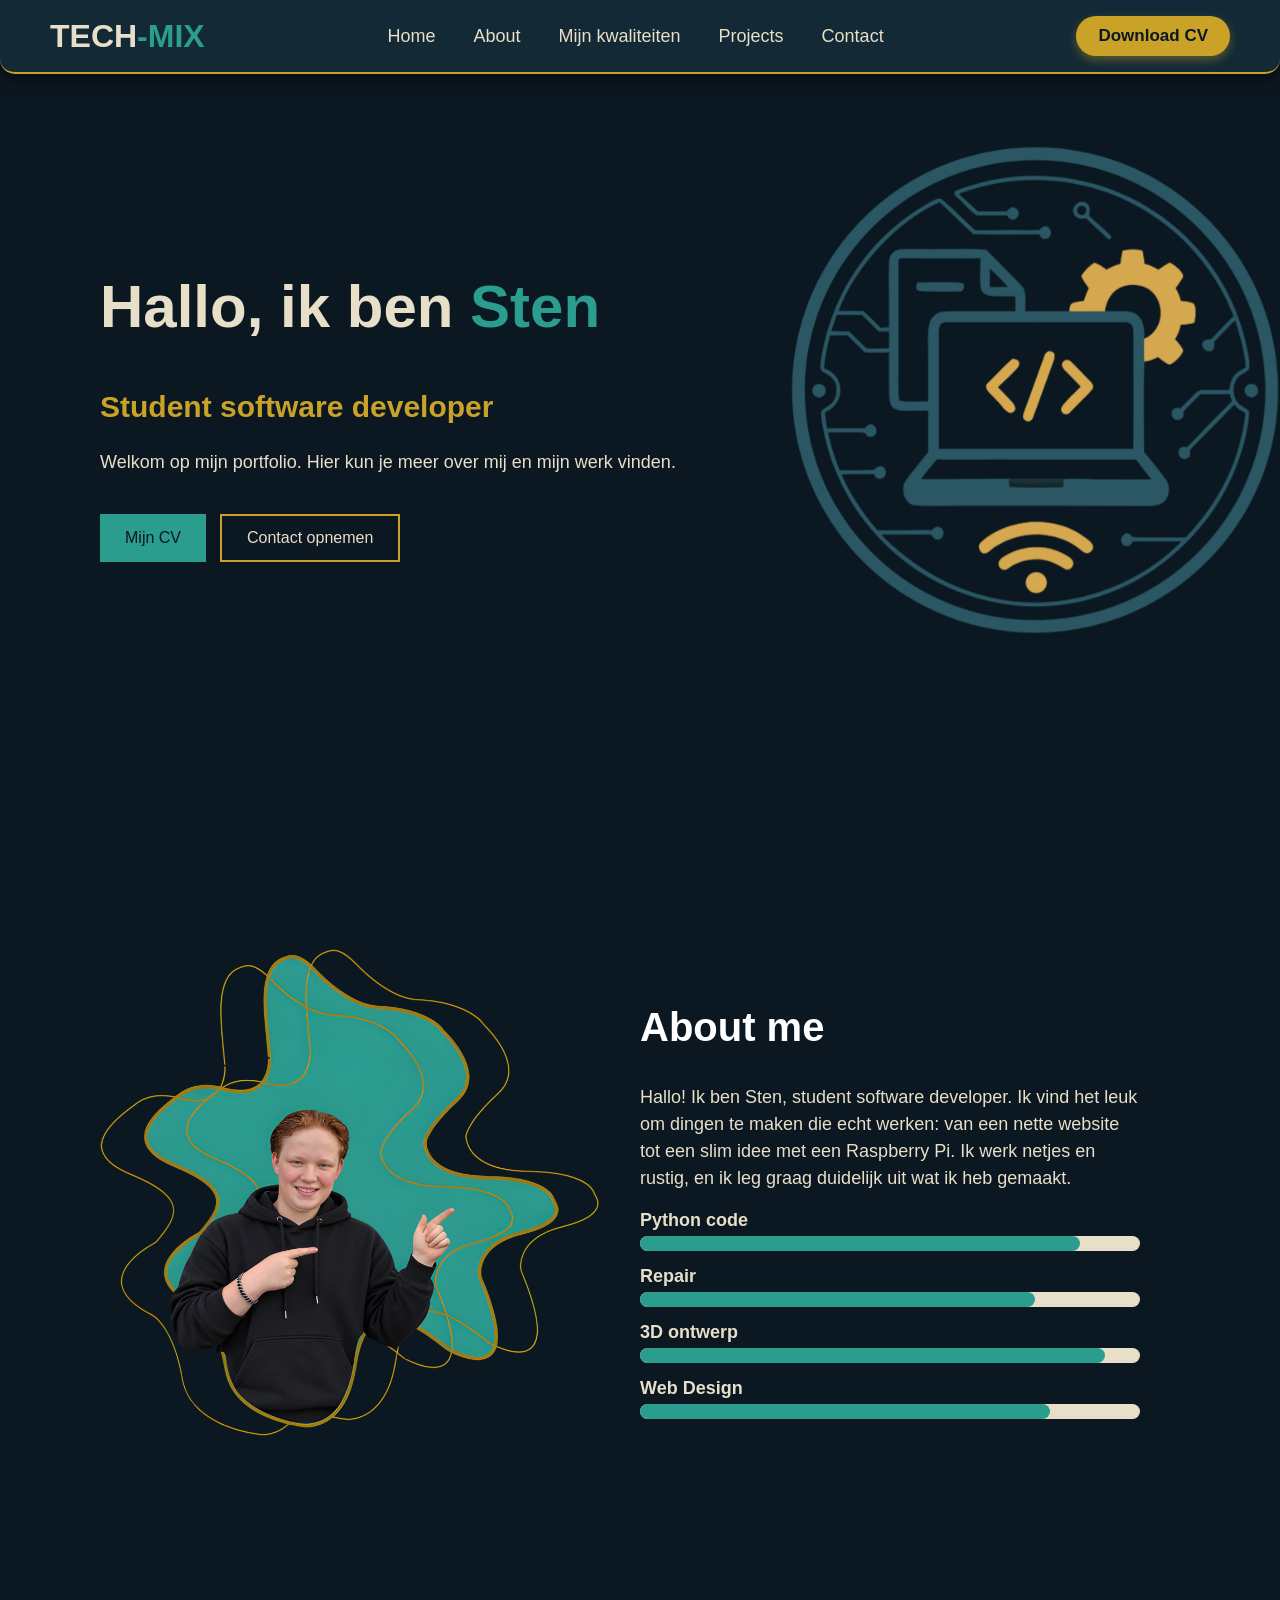
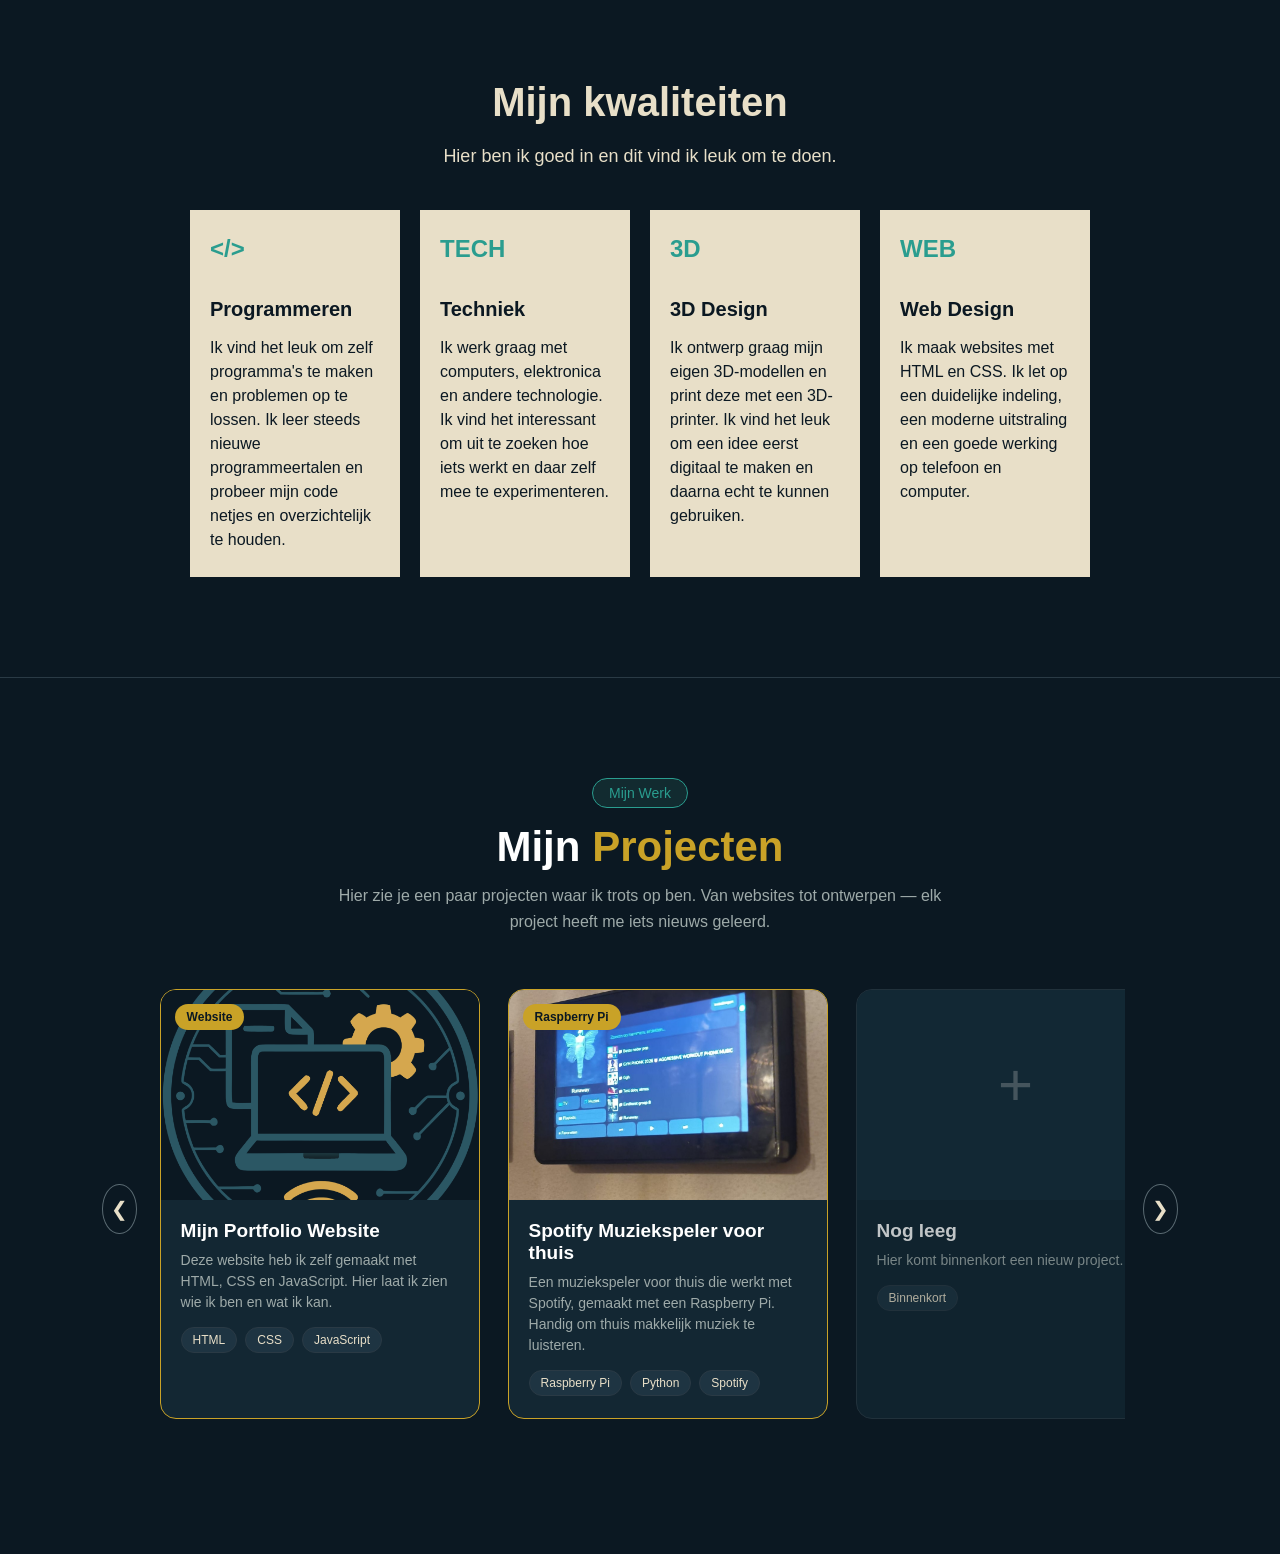
==== commit 60e9fccf: "update logo" ====
--- a/index.html
+++ b/index.html
@@ -16,7 +16,7 @@
     <header>
 
         <div class="logo">
-        <span>S</span>ten vlemmix</div>
+       TECH<span>-MIX</div>
 
         <button class="hamburger" id="hamburger" aria-label="Menu openen" aria-expanded="false" aria-controls="hoofdmenu">☰</button>
 
--- a/style-netjes.css
+++ b/style-netjes.css
@@ -202,15 +202,8 @@
 }
 
 .about-image {
-    position: relative;
     width: 50%;
-    display: flex;
-    justify-content: center;
-    align-items: flex-end;
     transition: transform 0.4s ease;
-    /* Ruimte boven de blob zodat je eruit kunt "scheuren" */
-    padding-top: 90px;
-    overflow: visible;
 }
 
 .about-image img {
@@ -272,27 +265,14 @@
     height: 560px;
 }
 
-/* About-foto: 1 kant-en-klare afbeelding (jij uit de groene vorm) */
-.about-laptop {
-    padding-top: 0;
-    overflow: visible;
-}
-
-.laptop-afbeelding {
-    width: 100% !important;
-    max-width: 420px;
+.sten-afbeelding {
+    position: absolute;
+    z-index: 10;
+    width: 400px !important;
     height: auto;
-    display: block;
-    margin: 0 auto;
-    position: static;
-    transform: none;
-    border-radius: 0;
-    filter: none;
+    left: 8%;
+    top: 1065px;
     transition: transform 0.5s ease;
-}
-
-.about-laptop:hover .laptop-afbeelding {
-    transform: scale(1.03);
 }
 
 .services {
@@ -370,11 +350,6 @@
 
 .sten-afbeelding:hover {
     transform: scale(1.04);
-}
-
-/* Oude sten-foto regels: niet meer in gebruik (nu laptop.png), bewaard voor het geval je terug wilt */
-.sten-figuur {
-    display: none;
 }
 
 @keyframes fadeInUp {
@@ -1191,17 +1166,13 @@
         height: auto;
     }
 
-    /* About-foto laptop.png op tablet */
-    .laptop-afbeelding {
-        max-width: 340px;
-    }
-
-    .sten-figuur {
-        display: none;
-    }
-
-    .sten-afbeelding:hover {
-        transform: scale(1.04);
+    /* Foto van Sten: van absolute positie naar normaal in de layout */
+    .sten-afbeelding {
+        position: static;
+        width: 100% !important;
+        max-width: 240px;
+        margin: 16px 0 0;
+        display: block;
     }
 
     .about-text p {
@@ -1225,47 +1196,43 @@
 }
 
 /* ============ RESPONSIVE: telefoon (max 768px) ============ */
-/* Eigen professionele mobiele indeling: luchtig, gecentreerd, grote tik-doelen. */
+/* Zelfde look als laptop: zelfde kleuren, zelfde rij-layout, alleen kleiner. */
 @media (max-width: 768px) {
     body {
-        padding-top: 72px;
+        padding-top: 76px;
+        padding-left: env(safe-area-inset-left);
+        padding-right: env(safe-area-inset-right);
     }
 
     header {
-        padding: 10px 14px;
-        padding-left: calc(14px + env(safe-area-inset-left));
-        padding-right: calc(14px + env(safe-area-inset-right));
-        border-radius: 0 0 14px 14px;
+        padding: 12px 16px;
+        padding-left: calc(16px + env(safe-area-inset-left));
+        padding-right: calc(16px + env(safe-area-inset-right));
+        border-radius: 0 0 12px 12px;
         flex-wrap: wrap;
-        gap: 8px;
-        box-shadow: 0 4px 18px rgba(0, 0, 0, 0.45);
+        gap: 10px;
     }
 
     .logo {
-        font-size: 23px;
-        letter-spacing: 0.2px;
+        font-size: 26px;
     }
 
     .hamburger {
         display: flex;
         margin-left: auto;
-        width: 46px;
-        height: 46px;
-        min-width: 46px;
-        min-height: 46px;
-    }
-
-    /* Menu open: nette kaart onder de header */
+    }
+
+    /* Menu open: zelfde stijl als laptop-nav, gewoon onder elkaar */
     header nav {
         display: none;
         width: 100%;
         flex-direction: column;
-        gap: 6px;
+        gap: 4px;
         order: 3;
-        background-color: #0b1822;
-        border: 1px solid #223b49;
-        border-radius: 12px;
-        padding: 10px;
+        background-color: #132936;
+        border-top: 2px solid #c9a227;
+        border-radius: 0 0 10px 10px;
+        padding: 8px;
         max-height: calc(100vh - 120px);
         max-height: calc(100dvh - 120px);
         overflow-y: auto;
@@ -1277,13 +1244,11 @@
 
     header nav a {
         margin-right: 0;
-        padding: 13px 14px;
-        font-size: 16px;
-        min-height: 50px;
+        padding: 12px 14px;
+        font-size: 17px;
+        min-height: 48px;
         display: flex;
         align-items: center;
-        border-radius: 10px;
-        background-color: #132936;
     }
 
     .download-desktop {
@@ -1294,106 +1259,83 @@
         display: flex;
         justify-content: center;
         margin-top: 6px;
-        min-height: 50px;
+        min-height: 48px;
         align-items: center;
-        border-radius: 12px;
     }
 
     section {
-        scroll-margin-top: 86px;
+        scroll-margin-top: 90px;
     }
 
     p {
         font-size: 16px;
-        line-height: 1.65;
-    }
-
-    /* HERO: foto als ronde eyecatcher bovenaan, dan tekst */
+    }
+
+    /* HERO: zoals laptop naast elkaar, links tekst + rechts foto */
     .hero {
-        margin: 8px auto 0;
-        padding: 26px 20px 30px;
-        padding-left: calc(20px + env(safe-area-inset-left));
-        padding-right: calc(20px + env(safe-area-inset-right));
-        flex-direction: column;
-        align-items: center;
-        text-align: center;
-        gap: 0;
-        max-width: 560px;
-    }
-
-    .hero .image {
-        order: -1;
-        margin: 0 0 18px;
-    }
-
-    .image img {
-        width: 172px;
-        height: 172px;
-        max-width: 172px;
-        object-fit: cover;
-        border-radius: 50%;
-        border: 3px solid #c9a227;
-        margin: 0 auto;
-        display: block;
-    }
-
-    .hero .text {
-        width: 100%;
-        max-width: 460px;
-    }
-
-    .hero p {
-        margin-left: auto;
-        margin-right: auto;
-        max-width: 40ch;
-    }
-
-    .hero-knoppen {
-        flex-direction: column;
-        align-items: stretch;
-        gap: 10px;
-        width: 100%;
-        max-width: 340px;
-        margin: 18px auto 0;
-    }
-
-    .hero-knoppen .knop,
-    .hero-knoppen .knop2 {
-        display: flex;
-        align-items: center;
-        justify-content: center;
-        margin: 0;
-        padding: 15px 18px;
-        min-height: 54px;
-        font-size: 16px;
-        border-radius: 14px;
-        text-align: center;
-    }
-
-    /* ABOUT: afbeelding naast de tekst (ook op telefoon), foto groot */
-    .about {
-        margin: 26px 8px 0;
-        margin-left: calc(8px + env(safe-area-inset-left));
-        margin-right: calc(8px + env(safe-area-inset-right));
-        padding: 18px 12px;
+        margin-top: 10px;
+        padding: 16px;
+        padding-left: calc(16px + env(safe-area-inset-left));
+        padding-right: calc(16px + env(safe-area-inset-right));
         flex-direction: row;
         align-items: center;
         text-align: left;
-        gap: 12px;
-        background-color: #10222e;
-        border: 1px solid #223b49;
-        border-radius: 20px;
+        gap: 14px;
+    }
+
+    .hero .text {
+        flex: 1.25;
+        min-width: 0;
+    }
+
+    .hero .image {
+        flex: 0.75;
+        min-width: 0;
+    }
+
+    .image img {
+        width: 100%;
+        max-width: 150px;
+        height: auto;
+        margin-left: auto;
+        display: block;
+    }
+
+    /* Knoppen naast elkaar zoals op laptop */
+    .hero-knoppen {
+        flex-direction: row;
+        align-items: center;
+        gap: 10px;
+    }
+
+    .hero-knoppen .knop,
+    .hero-knoppen .knop2 {
+        display: inline-block;
+        margin: 14px 0 0;
+        padding: 12px 18px;
+        font-size: 15px;
+        text-align: center;
+    }
+
+    /* ABOUT: zoals laptop naast elkaar, links blob + rechts tekst */
+    .about {
+        margin-top: 30px;
+        padding: 24px 16px;
+        padding-left: calc(16px + env(safe-area-inset-left));
+        padding-right: calc(16px + env(safe-area-inset-right));
+        flex-direction: row;
+        align-items: flex-start;
+        text-align: left;
+        gap: 16px;
     }
 
     .about-image {
-        width: 52%;
+        width: 38%;
         flex-shrink: 0;
-        max-width: none;
     }
 
     .about-text {
-        width: 48%;
-        max-width: none;
+        width: 62%;
         min-width: 0;
     }
 
@@ -1401,127 +1343,108 @@
         width: 100%;
         max-width: 100%;
         height: auto;
-        margin: 0;
-        display: block;
-    }
-
-    .laptop-afbeelding {
-        max-width: 100%;
-        margin: 0;
-    }
-
-    .sten-figuur {
-        display: none;
+    }
+
+    .sten-afbeelding {
+        max-width: 130px;
+        margin: 10px 0 0;
     }
 
     .about-text h2 {
-        font-size: 20px;
-        margin-bottom: 6px;
-    }
-
-    .about-text h3 {
-        font-size: 13px;
-        margin-top: 8px;
-        margin-bottom: 4px;
+        font-size: 24px;
     }
 
     .about-text p {
         width: 100%;
         max-width: 100%;
-        font-size: 12px;
-        line-height: 1.5;
-        margin-left: 0;
-        margin-right: 0;
+        font-size: 14px;
     }
 
     .balk {
         max-width: 100%;
         margin-left: 0;
-        margin-right: 0;
-        height: 9px;
-    }
-
-    /* KWALITEITEN: 1 mooie kaart per rij */
+        height: 10px;
+    }
+
+    /* KWALITEITEN: zelfde kaarten als laptop, in 2 kolommen */
     .services {
-        padding: 44px 20px;
-        padding-left: calc(20px + env(safe-area-inset-left));
-        padding-right: calc(20px + env(safe-area-inset-right));
-        text-align: center;
-    }
-
-    .services h2 {
+        padding: 40px 16px;
+        padding-left: calc(16px + env(safe-area-inset-left));
+        padding-right: calc(16px + env(safe-area-inset-right));
+    }
+
+    .services h2,
+    .about-text h2 {
         font-size: 28px;
     }
 
     .service-cards {
-        display: flex;
-        flex-direction: column;
-        align-items: stretch;
-        gap: 14px;
-        max-width: 460px;
-        margin: 26px auto 0;
+        display: grid;
+        grid-template-columns: 1fr 1fr;
+        gap: 12px;
     }
 
     .service-card {
         width: 100%;
         max-width: none;
-        padding: 24px 20px;
-        border-radius: 18px;
-        text-align: center;
+        padding: 18px 14px;
     }
 
     .service-card h3 {
-        font-size: 18px;
+        font-size: 16px;
     }
 
     .service-card p {
-        font-size: 14px;
-        line-height: 1.6;
-    }
-
-    /* PROJECTEN: swipe-kaarten, pijltjes verborgen */
+        font-size: 13px;
+    }
+
+    /* PROJECTEN: titel + slider zoals laptop, pijltjes terug */
     .projects-section {
-        padding: 46px 0 56px;
+        padding: 50px 16px 60px;
+        padding-left: calc(16px + env(safe-area-inset-left));
+        padding-right: calc(16px + env(safe-area-inset-right));
     }
 
     .projects-section h2 {
-        font-size: 28px;
-        padding: 0 20px;
+        font-size: 30px;
     }
 
     .projects-section .projects-subtitle {
         font-size: 15px;
-        padding: 0 20px;
     }
 
     .project-slider {
-        gap: 0;
-    }
-
+        gap: 8px;
+        align-items: center;
+    }
+
+    /* Pijltjes terug zoals op laptop, maar kleiner voor duim */
     .slider-arrow {
-        display: none;
+        display: flex;
+        width: 38px;
+        height: 38px;
+        min-width: 38px;
+        font-size: 15px;
     }
 
     .project-track {
-        gap: 14px;
-        padding: 14px 20px 10px;
-        padding-left: calc(20px + env(safe-area-inset-left));
-        padding-right: calc(20px + env(safe-area-inset-right));
+        gap: 12px;
+        padding: 10px 4px 14px;
         scroll-snap-type: x mandatory;
-        scroll-padding: 0 20px;
+        scroll-padding: 0 16px;
         -webkit-overflow-scrolling: touch;
         overscroll-behavior-x: contain;
     }
 
+    /* Zelfde kaart als laptop maar smaller: foto boven, tekst onder */
     .project-card {
-        width: 82vw;
-        max-width: 330px;
+        width: 72vw;
+        max-width: 300px;
         scroll-snap-align: center;
-        border-radius: 18px;
     }
 
     .project-img {
-        height: 170px;
+        height: 150px;
     }
 
     .project-info {
@@ -1540,28 +1463,27 @@
         display: flex;
     }
 
-    /* Hover werkt niet op telefoon: knop altijd tonen */
+    /* Hover werkt niet op telefoon: knop altijd tonen in laptop-stijl */
     .project-overlay {
         opacity: 1;
-        background: linear-gradient(to top, rgba(11, 24, 34, 0.85), transparent 55%);
+        background: linear-gradient(to top, rgba(11, 24, 34, 0.85), transparent 60%);
         padding-top: 0;
         display: flex;
         align-items: flex-end;
         justify-content: center;
-        padding-bottom: 14px;
+        padding-bottom: 12px;
     }
 
     .project-view {
-        min-height: 48px;
+        min-height: 44px;
         display: inline-flex;
         align-items: center;
         justify-content: center;
-        padding: 12px 24px;
-        font-size: 15px;
-        border-radius: 12px;
-    }
-
-    /* POPUP: alles netjes onder elkaar */
+        padding: 10px 20px;
+        font-size: 14px;
+    }
+
+    /* POPUP: zelfde laptop-inhoud, passend gemaakt */
     .project-modal {
         padding: 12px;
         padding-left: calc(12px + env(safe-area-inset-left));
@@ -1571,38 +1493,42 @@
     .project-modal-box {
         max-height: 88vh;
         max-height: 88dvh;
-        border-radius: 20px;
     }
 
     .modal-content {
-        padding: 24px 20px;
-    }
-
+        padding: 22px 18px;
+    }
+
+    /* Knoppen naast elkaar zoals op laptop */
     .modal-knoppen {
-        flex-direction: column;
+        flex-direction: row;
         gap: 10px;
     }
 
     .modal-knoppen .knop,
     .modal-knoppen .knop2 {
-        min-height: 52px;
+        min-height: 48px;
         display: flex;
+        flex: 1;
         align-items: center;
         justify-content: center;
-        border-radius: 14px;
+        font-size: 14px;
+        padding: 12px 10px;
     }
 
     .modal-meta {
-        flex-direction: column;
+        flex-direction: row;
         gap: 10px;
     }
 
     .modal-meta > div {
         min-width: 0;
+        flex: 1;
     }
 
     .twee-fotos {
-        flex-direction: column;
+        flex-direction: row;
+        gap: 10px;
     }
 
     .twee-fotos figure {
@@ -1610,49 +1536,48 @@
     }
 
     .twee-fotos img {
-        height: auto;
-        aspect-ratio: 4 / 3;
+        height: 120px;
     }
 }
 
 /* ============ RESPONSIVE: kleine telefoons (max 380px) ============ */
-/* Alleen kleiner schalen, layout blijft hetzelfde. */
+/* Alleen kleiner schalen, layout blijft laptop-look. */
 @media (max-width: 380px) {
     .logo {
-        font-size: 20px;
+        font-size: 22px;
     }
 
     .hero {
-        padding: 22px 16px 26px;
-        padding-left: calc(16px + env(safe-area-inset-left));
-        padding-right: calc(16px + env(safe-area-inset-right));
+        padding: 12px;
+        padding-left: calc(12px + env(safe-area-inset-left));
+        padding-right: calc(12px + env(safe-area-inset-right));
+        gap: 10px;
     }
 
     .image img {
-        width: 148px;
-        height: 148px;
-        max-width: 148px;
-    }
-
-    .about {
-        padding: 16px 12px;
+        max-width: 120px;
+    }
+
+    .hero-knoppen .knop,
+    .hero-knoppen .knop2 {
+        padding: 10px 12px;
+        font-size: 13px;
+    }
+
+    .about-image {
+        width: 34%;
+    }
+
+    .about-text {
+        width: 66%;
+    }
+
+    .service-cards {
         gap: 10px;
     }
 
-    .about-text h2 {
-        font-size: 20px;
-    }
-
-    .about-text p {
-        font-size: 12px;
-    }
-
-    .service-card {
-        padding: 20px 16px;
-    }
-
     .project-card {
-        width: 84vw;
+        width: 76vw;
     }
 
     .project-tags span,
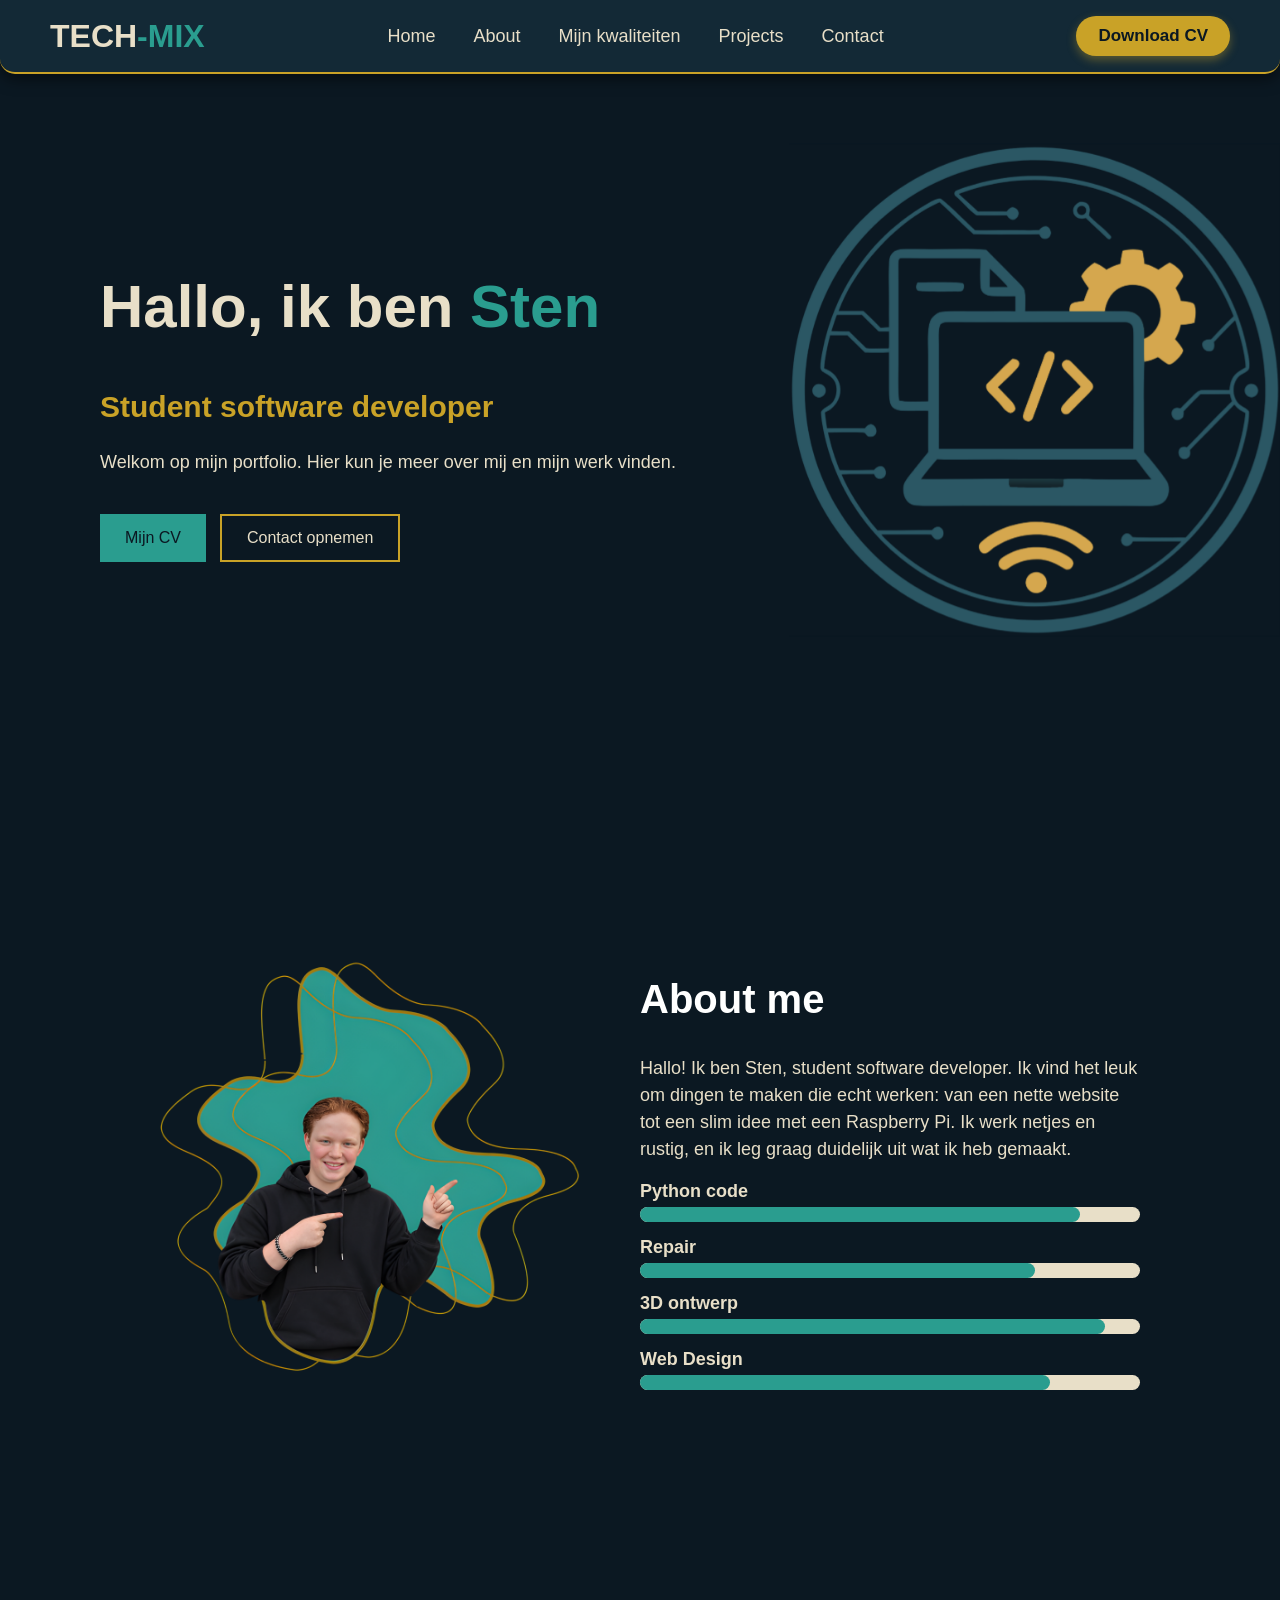
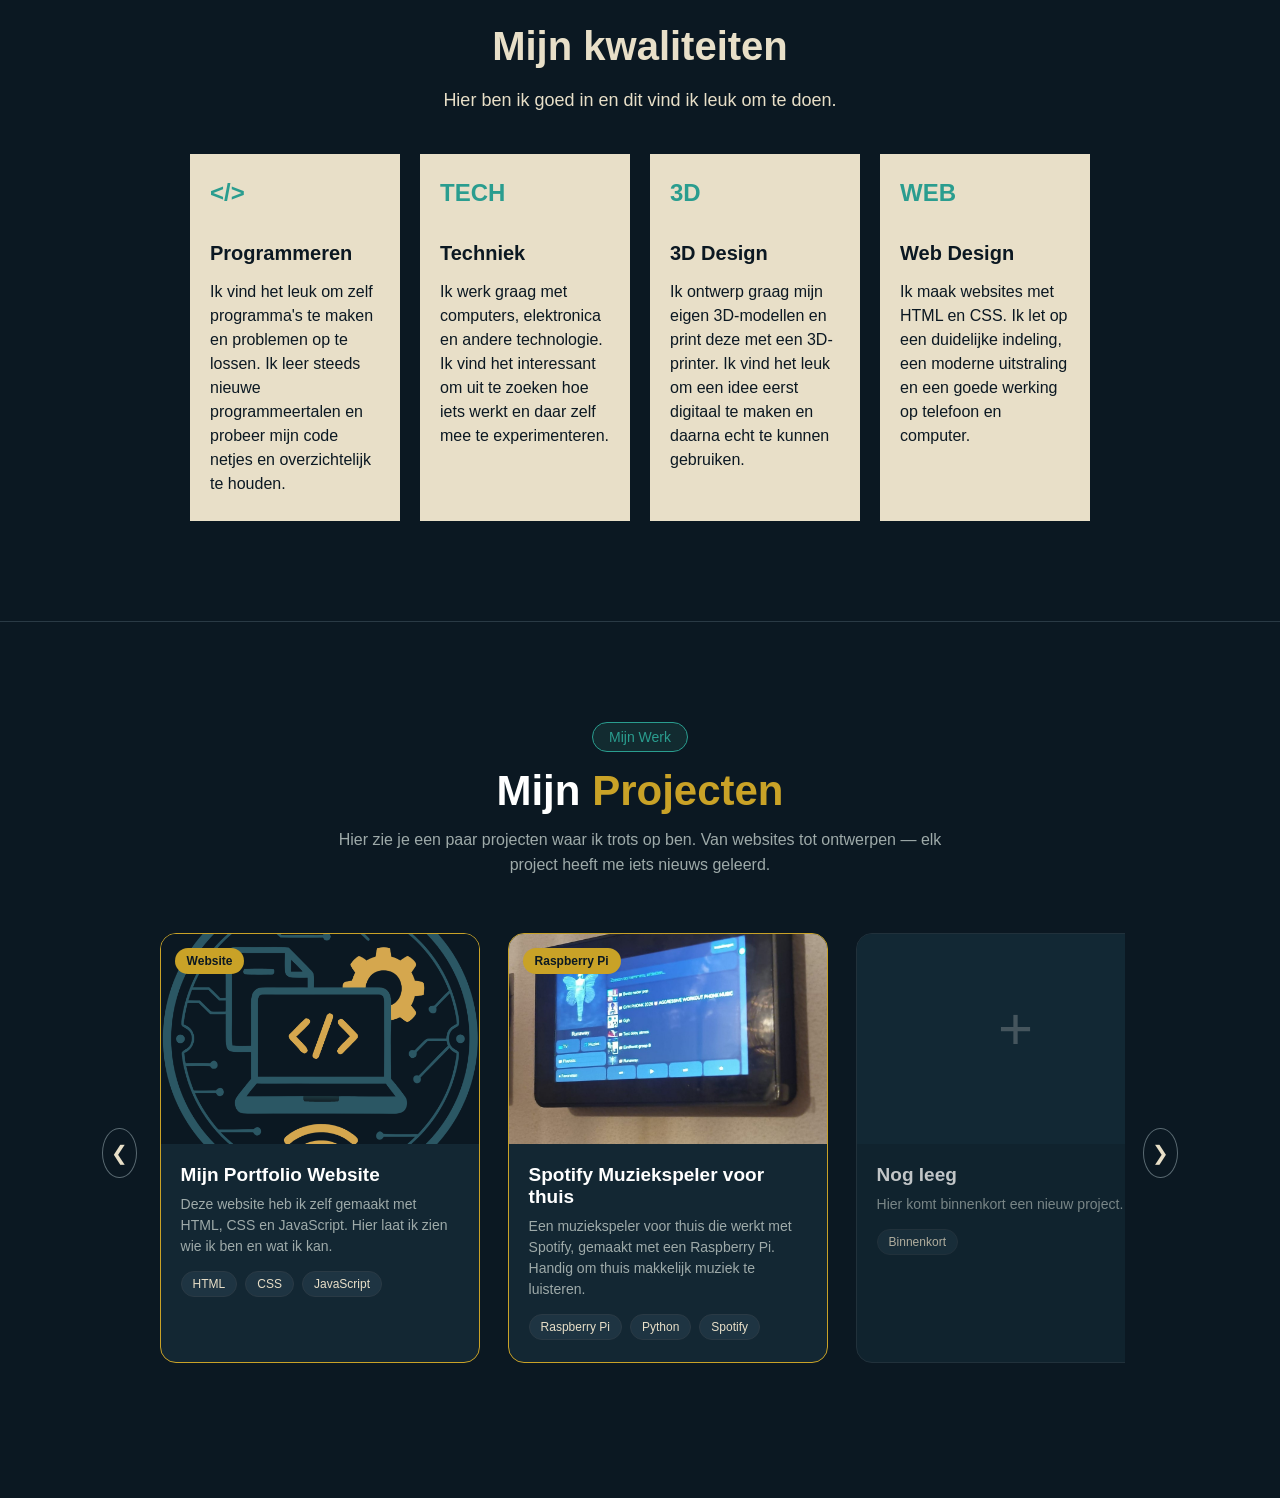
==== commit 89c908d3: "logo updtate" ====
--- a/index.html
+++ b/index.html
@@ -16,7 +16,7 @@
     <header>
 
         <div class="logo">
-       TECH<span>-MIX</div>
+        TECH<span>-MIX</span></div>
 
         <button class="hamburger" id="hamburger" aria-label="Menu openen" aria-expanded="false" aria-controls="hoofdmenu">☰</button>
 
--- a/style-netjes.css
+++ b/style-netjes.css
@@ -202,8 +202,15 @@
 }
 
 .about-image {
+    position: relative;
     width: 50%;
+    display: flex;
+    justify-content: center;
+    align-items: flex-end;
     transition: transform 0.4s ease;
+    /* Ruimte boven de blob zodat je eruit kunt "scheuren" */
+    padding-top: 90px;
+    overflow: visible;
 }
 
 .about-image img {
@@ -265,14 +272,27 @@
     height: 560px;
 }
 
-.sten-afbeelding {
-    position: absolute;
-    z-index: 10;
-    width: 400px !important;
+/* About-foto: 1 kant-en-klare afbeelding (jij uit de groene vorm) */
+.about-laptop {
+    padding-top: 0;
+    overflow: visible;
+}
+
+.laptop-afbeelding {
+    width: 100% !important;
+    max-width: 420px;
     height: auto;
-    left: 8%;
-    top: 1065px;
+    display: block;
+    margin: 0 auto;
+    position: static;
+    transform: none;
+    border-radius: 0;
+    filter: none;
     transition: transform 0.5s ease;
+}
+
+.about-laptop:hover .laptop-afbeelding {
+    transform: scale(1.03);
 }
 
 .services {
@@ -350,6 +370,11 @@
 
 .sten-afbeelding:hover {
     transform: scale(1.04);
+}
+
+/* Oude sten-foto regels: niet meer in gebruik (nu laptop.png), bewaard voor het geval je terug wilt */
+.sten-figuur {
+    display: none;
 }
 
 @keyframes fadeInUp {
@@ -1166,13 +1191,17 @@
         height: auto;
     }
 
-    /* Foto van Sten: van absolute positie naar normaal in de layout */
-    .sten-afbeelding {
-        position: static;
-        width: 100% !important;
-        max-width: 240px;
-        margin: 16px 0 0;
-        display: block;
+    /* About-foto laptop.png op tablet */
+    .laptop-afbeelding {
+        max-width: 340px;
+    }
+
+    .sten-figuur {
+        display: none;
+    }
+
+    .sten-afbeelding:hover {
+        transform: scale(1.04);
     }
 
     .about-text p {
@@ -1196,43 +1225,47 @@
 }
 
 /* ============ RESPONSIVE: telefoon (max 768px) ============ */
-/* Zelfde look als laptop: zelfde kleuren, zelfde rij-layout, alleen kleiner. */
+/* Eigen professionele mobiele indeling: luchtig, gecentreerd, grote tik-doelen. */
 @media (max-width: 768px) {
     body {
-        padding-top: 76px;
-        padding-left: env(safe-area-inset-left);
-        padding-right: env(safe-area-inset-right);
+        padding-top: 72px;
     }
 
     header {
-        padding: 12px 16px;
-        padding-left: calc(16px + env(safe-area-inset-left));
-        padding-right: calc(16px + env(safe-area-inset-right));
-        border-radius: 0 0 12px 12px;
+        padding: 10px 14px;
+        padding-left: calc(14px + env(safe-area-inset-left));
+        padding-right: calc(14px + env(safe-area-inset-right));
+        border-radius: 0 0 14px 14px;
         flex-wrap: wrap;
-        gap: 10px;
+        gap: 8px;
+        box-shadow: 0 4px 18px rgba(0, 0, 0, 0.45);
     }
 
     .logo {
-        font-size: 26px;
+        font-size: 23px;
+        letter-spacing: 0.2px;
     }
 
     .hamburger {
         display: flex;
         margin-left: auto;
-    }
-
-    /* Menu open: zelfde stijl als laptop-nav, gewoon onder elkaar */
+        width: 46px;
+        height: 46px;
+        min-width: 46px;
+        min-height: 46px;
+    }
+
+    /* Menu open: nette kaart onder de header */
     header nav {
         display: none;
         width: 100%;
         flex-direction: column;
-        gap: 4px;
+        gap: 6px;
         order: 3;
-        background-color: #132936;
-        border-top: 2px solid #c9a227;
-        border-radius: 0 0 10px 10px;
-        padding: 8px;
+        background-color: #0b1822;
+        border: 1px solid #223b49;
+        border-radius: 12px;
+        padding: 10px;
         max-height: calc(100vh - 120px);
         max-height: calc(100dvh - 120px);
         overflow-y: auto;
@@ -1244,11 +1277,13 @@
 
     header nav a {
         margin-right: 0;
-        padding: 12px 14px;
-        font-size: 17px;
-        min-height: 48px;
+        padding: 13px 14px;
+        font-size: 16px;
+        min-height: 50px;
         display: flex;
         align-items: center;
+        border-radius: 10px;
+        background-color: #132936;
     }
 
     .download-desktop {
@@ -1259,83 +1294,106 @@
         display: flex;
         justify-content: center;
         margin-top: 6px;
-        min-height: 48px;
+        min-height: 50px;
         align-items: center;
+        border-radius: 12px;
     }
 
     section {
-        scroll-margin-top: 90px;
+        scroll-margin-top: 86px;
     }
 
     p {
         font-size: 16px;
-    }
-
-    /* HERO: zoals laptop naast elkaar, links tekst + rechts foto */
+        line-height: 1.65;
+    }
+
+    /* HERO: foto als ronde eyecatcher bovenaan, dan tekst */
     .hero {
-        margin-top: 10px;
-        padding: 16px;
-        padding-left: calc(16px + env(safe-area-inset-left));
-        padding-right: calc(16px + env(safe-area-inset-right));
+        margin: 8px auto 0;
+        padding: 26px 20px 30px;
+        padding-left: calc(20px + env(safe-area-inset-left));
+        padding-right: calc(20px + env(safe-area-inset-right));
+        flex-direction: column;
+        align-items: center;
+        text-align: center;
+        gap: 0;
+        max-width: 560px;
+    }
+
+    .hero .image {
+        order: -1;
+        margin: 0 0 18px;
+    }
+
+    .image img {
+        width: 172px;
+        height: 172px;
+        max-width: 172px;
+        object-fit: cover;
+        border-radius: 50%;
+        border: 3px solid #c9a227;
+        margin: 0 auto;
+        display: block;
+    }
+
+    .hero .text {
+        width: 100%;
+        max-width: 460px;
+    }
+
+    .hero p {
+        margin-left: auto;
+        margin-right: auto;
+        max-width: 40ch;
+    }
+
+    .hero-knoppen {
+        flex-direction: column;
+        align-items: stretch;
+        gap: 10px;
+        width: 100%;
+        max-width: 340px;
+        margin: 18px auto 0;
+    }
+
+    .hero-knoppen .knop,
+    .hero-knoppen .knop2 {
+        display: flex;
+        align-items: center;
+        justify-content: center;
+        margin: 0;
+        padding: 15px 18px;
+        min-height: 54px;
+        font-size: 16px;
+        border-radius: 14px;
+        text-align: center;
+    }
+
+    /* ABOUT: afbeelding naast de tekst (ook op telefoon), foto groot */
+    .about {
+        margin: 26px 8px 0;
+        margin-left: calc(8px + env(safe-area-inset-left));
+        margin-right: calc(8px + env(safe-area-inset-right));
+        padding: 18px 12px;
         flex-direction: row;
         align-items: center;
         text-align: left;
-        gap: 14px;
-    }
-
-    .hero .text {
-        flex: 1.25;
-        min-width: 0;
-    }
-
-    .hero .image {
-        flex: 0.75;
-        min-width: 0;
-    }
-
-    .image img {
-        width: 100%;
-        max-width: 150px;
-        height: auto;
-        margin-left: auto;
-        display: block;
-    }
-
-    /* Knoppen naast elkaar zoals op laptop */
-    .hero-knoppen {
-        flex-direction: row;
-        align-items: center;
-        gap: 10px;
-    }
-
-    .hero-knoppen .knop,
-    .hero-knoppen .knop2 {
-        display: inline-block;
-        margin: 14px 0 0;
-        padding: 12px 18px;
-        font-size: 15px;
-        text-align: center;
-    }
-
-    /* ABOUT: zoals laptop naast elkaar, links blob + rechts tekst */
-    .about {
-        margin-top: 30px;
-        padding: 24px 16px;
-        padding-left: calc(16px + env(safe-area-inset-left));
-        padding-right: calc(16px + env(safe-area-inset-right));
-        flex-direction: row;
-        align-items: flex-start;
-        text-align: left;
-        gap: 16px;
+        gap: 12px;
+        background-color: #10222e;
+        border: 1px solid #223b49;
+        border-radius: 20px;
     }
 
     .about-image {
-        width: 38%;
+        width: 52%;
         flex-shrink: 0;
+        max-width: none;
     }
 
     .about-text {
-        width: 62%;
+        width: 48%;
+        max-width: none;
         min-width: 0;
     }
 
@@ -1343,108 +1401,127 @@
         width: 100%;
         max-width: 100%;
         height: auto;
-    }
-
-    .sten-afbeelding {
-        max-width: 130px;
-        margin: 10px 0 0;
+        margin: 0;
+        display: block;
+    }
+
+    .laptop-afbeelding {
+        max-width: 100%;
+        margin: 0;
+    }
+
+    .sten-figuur {
+        display: none;
     }
 
     .about-text h2 {
-        font-size: 24px;
+        font-size: 20px;
+        margin-bottom: 6px;
+    }
+
+    .about-text h3 {
+        font-size: 13px;
+        margin-top: 8px;
+        margin-bottom: 4px;
     }
 
     .about-text p {
         width: 100%;
         max-width: 100%;
-        font-size: 14px;
+        font-size: 12px;
+        line-height: 1.5;
+        margin-left: 0;
+        margin-right: 0;
     }
 
     .balk {
         max-width: 100%;
         margin-left: 0;
-        height: 10px;
-    }
-
-    /* KWALITEITEN: zelfde kaarten als laptop, in 2 kolommen */
+        margin-right: 0;
+        height: 9px;
+    }
+
+    /* KWALITEITEN: 1 mooie kaart per rij */
     .services {
-        padding: 40px 16px;
-        padding-left: calc(16px + env(safe-area-inset-left));
-        padding-right: calc(16px + env(safe-area-inset-right));
-    }
-
-    .services h2,
-    .about-text h2 {
+        padding: 44px 20px;
+        padding-left: calc(20px + env(safe-area-inset-left));
+        padding-right: calc(20px + env(safe-area-inset-right));
+        text-align: center;
+    }
+
+    .services h2 {
         font-size: 28px;
     }
 
     .service-cards {
-        display: grid;
-        grid-template-columns: 1fr 1fr;
-        gap: 12px;
+        display: flex;
+        flex-direction: column;
+        align-items: stretch;
+        gap: 14px;
+        max-width: 460px;
+        margin: 26px auto 0;
     }
 
     .service-card {
         width: 100%;
         max-width: none;
-        padding: 18px 14px;
+        padding: 24px 20px;
+        border-radius: 18px;
+        text-align: center;
     }
 
     .service-card h3 {
-        font-size: 16px;
+        font-size: 18px;
     }
 
     .service-card p {
-        font-size: 13px;
-    }
-
-    /* PROJECTEN: titel + slider zoals laptop, pijltjes terug */
+        font-size: 14px;
+        line-height: 1.6;
+    }
+
+    /* PROJECTEN: swipe-kaarten, pijltjes verborgen */
     .projects-section {
-        padding: 50px 16px 60px;
-        padding-left: calc(16px + env(safe-area-inset-left));
-        padding-right: calc(16px + env(safe-area-inset-right));
+        padding: 46px 0 56px;
     }
 
     .projects-section h2 {
-        font-size: 30px;
+        font-size: 28px;
+        padding: 0 20px;
     }
 
     .projects-section .projects-subtitle {
         font-size: 15px;
+        padding: 0 20px;
     }
 
     .project-slider {
-        gap: 8px;
-        align-items: center;
-    }
-
-    /* Pijltjes terug zoals op laptop, maar kleiner voor duim */
+        gap: 0;
+    }
+
     .slider-arrow {
-        display: flex;
-        width: 38px;
-        height: 38px;
-        min-width: 38px;
-        font-size: 15px;
+        display: none;
     }
 
     .project-track {
-        gap: 12px;
-        padding: 10px 4px 14px;
+        gap: 14px;
+        padding: 14px 20px 10px;
+        padding-left: calc(20px + env(safe-area-inset-left));
+        padding-right: calc(20px + env(safe-area-inset-right));
         scroll-snap-type: x mandatory;
-        scroll-padding: 0 16px;
+        scroll-padding: 0 20px;
         -webkit-overflow-scrolling: touch;
         overscroll-behavior-x: contain;
     }
 
-    /* Zelfde kaart als laptop maar smaller: foto boven, tekst onder */
     .project-card {
-        width: 72vw;
-        max-width: 300px;
+        width: 82vw;
+        max-width: 330px;
         scroll-snap-align: center;
+        border-radius: 18px;
     }
 
     .project-img {
-        height: 150px;
+        height: 170px;
     }
 
     .project-info {
@@ -1463,27 +1540,28 @@
         display: flex;
     }
 
-    /* Hover werkt niet op telefoon: knop altijd tonen in laptop-stijl */
+    /* Hover werkt niet op telefoon: knop altijd tonen */
     .project-overlay {
         opacity: 1;
-        background: linear-gradient(to top, rgba(11, 24, 34, 0.85), transparent 60%);
+        background: linear-gradient(to top, rgba(11, 24, 34, 0.85), transparent 55%);
         padding-top: 0;
         display: flex;
         align-items: flex-end;
         justify-content: center;
-        padding-bottom: 12px;
+        padding-bottom: 14px;
     }
 
     .project-view {
-        min-height: 44px;
+        min-height: 48px;
         display: inline-flex;
         align-items: center;
         justify-content: center;
-        padding: 10px 20px;
-        font-size: 14px;
-    }
-
-    /* POPUP: zelfde laptop-inhoud, passend gemaakt */
+        padding: 12px 24px;
+        font-size: 15px;
+        border-radius: 12px;
+    }
+
+    /* POPUP: alles netjes onder elkaar */
     .project-modal {
         padding: 12px;
         padding-left: calc(12px + env(safe-area-inset-left));
@@ -1493,42 +1571,38 @@
     .project-modal-box {
         max-height: 88vh;
         max-height: 88dvh;
+        border-radius: 20px;
     }
 
     .modal-content {
-        padding: 22px 18px;
-    }
-
-    /* Knoppen naast elkaar zoals op laptop */
+        padding: 24px 20px;
+    }
+
     .modal-knoppen {
-        flex-direction: row;
+        flex-direction: column;
         gap: 10px;
     }
 
     .modal-knoppen .knop,
     .modal-knoppen .knop2 {
-        min-height: 48px;
+        min-height: 52px;
         display: flex;
-        flex: 1;
         align-items: center;
         justify-content: center;
-        font-size: 14px;
-        padding: 12px 10px;
+        border-radius: 14px;
     }
 
     .modal-meta {
-        flex-direction: row;
+        flex-direction: column;
         gap: 10px;
     }
 
     .modal-meta > div {
         min-width: 0;
-        flex: 1;
     }
 
     .twee-fotos {
-        flex-direction: row;
-        gap: 10px;
+        flex-direction: column;
     }
 
     .twee-fotos figure {
@@ -1536,48 +1610,49 @@
     }
 
     .twee-fotos img {
-        height: 120px;
+        height: auto;
+        aspect-ratio: 4 / 3;
     }
 }
 
 /* ============ RESPONSIVE: kleine telefoons (max 380px) ============ */
-/* Alleen kleiner schalen, layout blijft laptop-look. */
+/* Alleen kleiner schalen, layout blijft hetzelfde. */
 @media (max-width: 380px) {
     .logo {
-        font-size: 22px;
+        font-size: 20px;
     }
 
     .hero {
-        padding: 12px;
-        padding-left: calc(12px + env(safe-area-inset-left));
-        padding-right: calc(12px + env(safe-area-inset-right));
+        padding: 22px 16px 26px;
+        padding-left: calc(16px + env(safe-area-inset-left));
+        padding-right: calc(16px + env(safe-area-inset-right));
+    }
+
+    .image img {
+        width: 148px;
+        height: 148px;
+        max-width: 148px;
+    }
+
+    .about {
+        padding: 16px 12px;
         gap: 10px;
     }
 
-    .image img {
-        max-width: 120px;
-    }
-
-    .hero-knoppen .knop,
-    .hero-knoppen .knop2 {
-        padding: 10px 12px;
-        font-size: 13px;
-    }
-
-    .about-image {
-        width: 34%;
-    }
-
-    .about-text {
-        width: 66%;
-    }
-
-    .service-cards {
-        gap: 10px;
+    .about-text h2 {
+        font-size: 20px;
+    }
+
+    .about-text p {
+        font-size: 12px;
+    }
+
+    .service-card {
+        padding: 20px 16px;
     }
 
     .project-card {
-        width: 76vw;
+        width: 84vw;
     }
 
     .project-tags span,
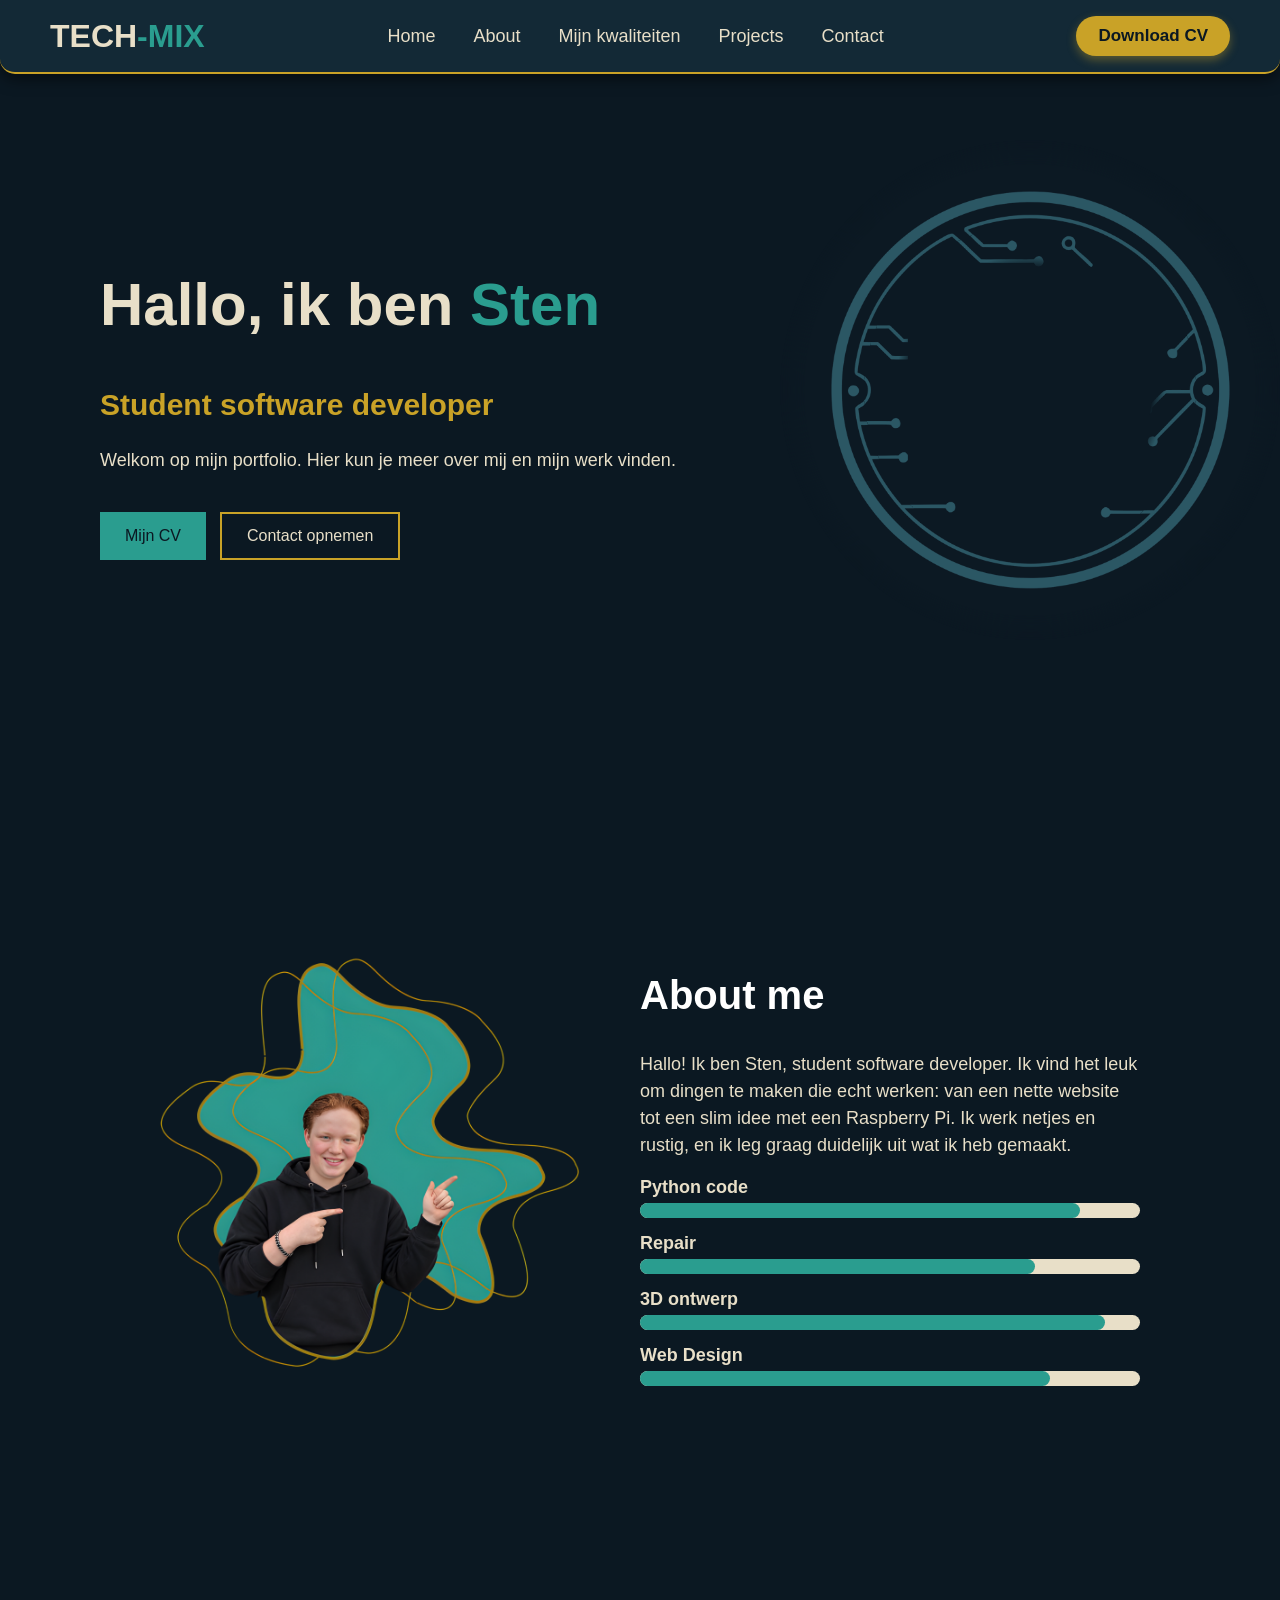
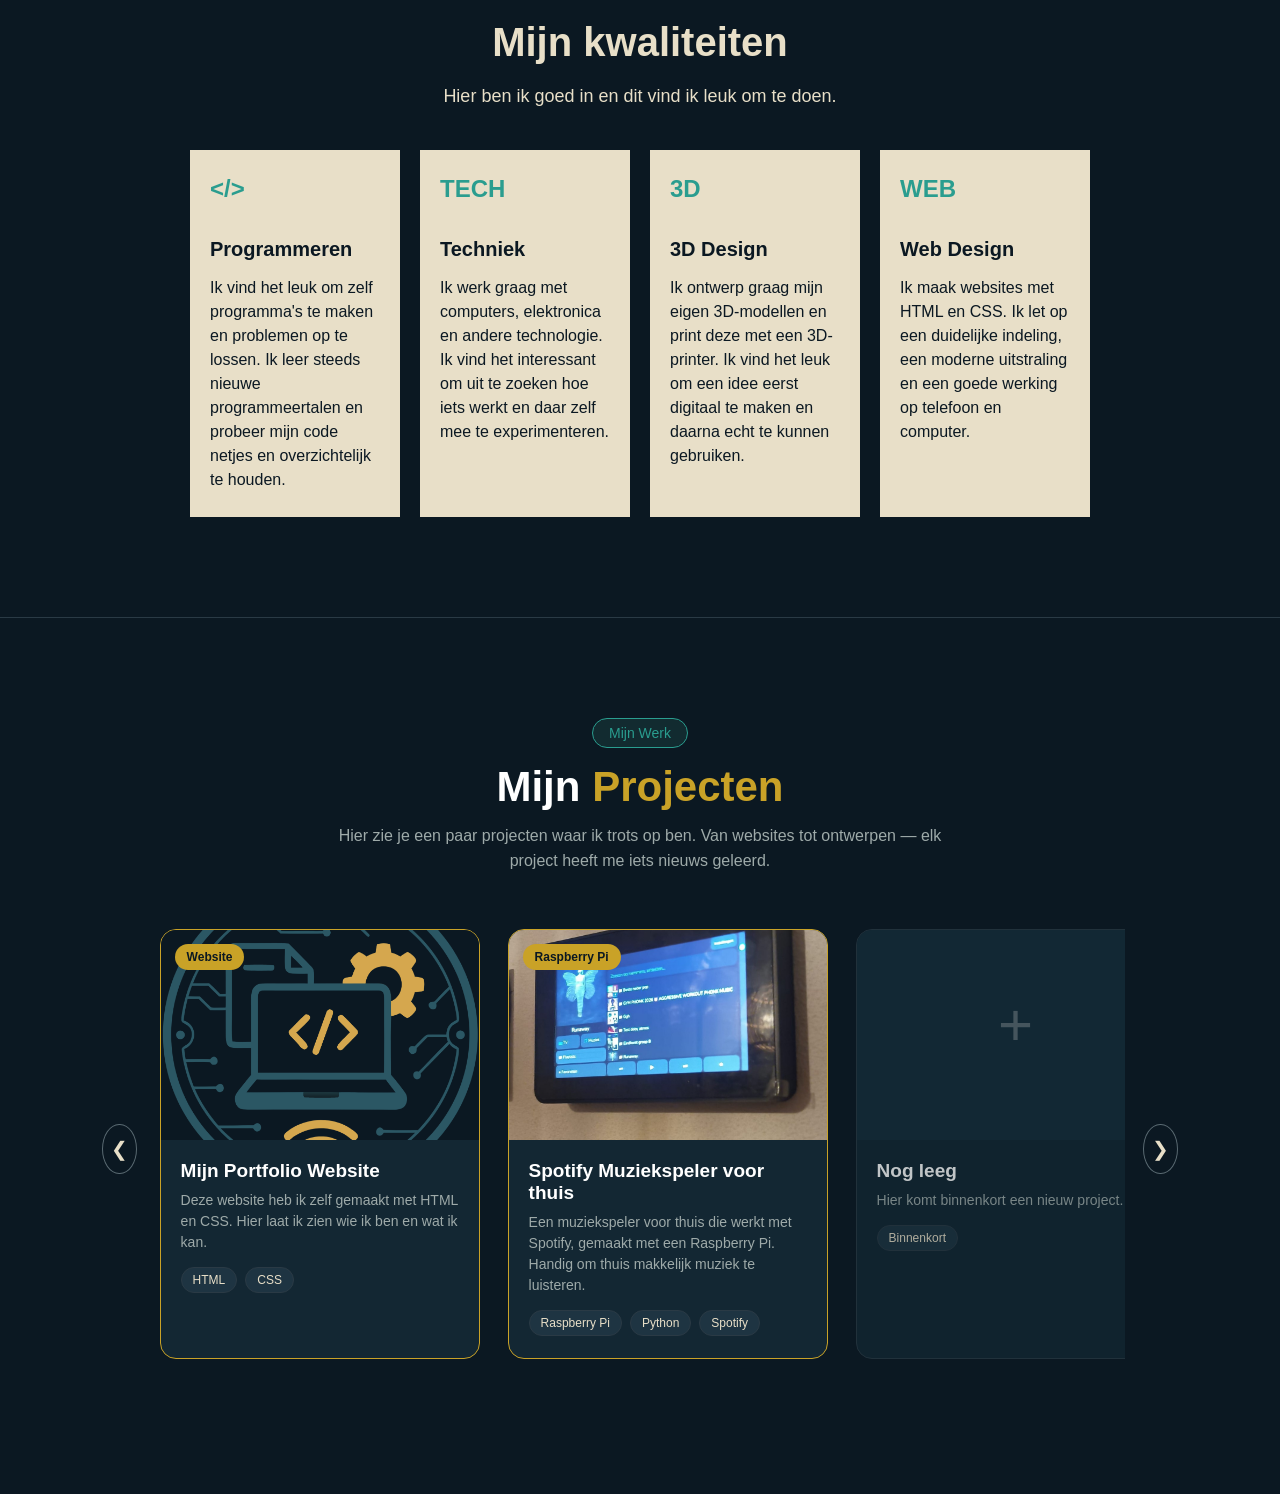
==== commit 77f8ca65: "niew" ====
--- a/index.html
+++ b/index.html
@@ -3,9 +3,7 @@
 
 <head>
     <meta charset="UTF-8">
-    <meta name="viewport" content="width=device-width, initial-scale=1, viewport-fit=cover">
-    <meta name="theme-color" content="#0b1822">
-    <meta name="description" content="Portfolio van Sten Vlemmix, student software developer. Bekijk mijn projecten en kwaliteiten.">
+    <meta name="viewport" content="width=device-width, initial-scale=1">
     <title>Portfolio - Sten Vlemmix</title>
 
     <link rel="stylesheet" href="style-netjes.css">
@@ -13,14 +11,16 @@
 
 <body>
 
+    <!-- menu -->
     <header>
 
-        <div class="logo">
-        TECH<span>-MIX</span></div>
-
-        <button class="hamburger" id="hamburger" aria-label="Menu openen" aria-expanded="false" aria-controls="hoofdmenu">☰</button>
-
-        <nav id="hoofdmenu" aria-label="Hoofdmenu">
+        <div class="logo">TECH<span>-MIX</span></div>
+
+        <!-- menu knop voor telefoon -->
+        <input type="checkbox" id="menu-knop">
+        <label for="menu-knop" class="hamburger"></label>
+
+        <nav>
             <a href="#home">Home</a>
             <a href="#ABOUT">About</a>
             <a href="#services">Mijn kwaliteiten</a>
@@ -35,6 +35,7 @@
 
     <main>
 
+        <!-- bovenste stuk -->
         <section class="hero" id="home">
 
             <div class="text">
@@ -61,16 +62,18 @@
 
             <div class="image">
 
-                <img src="logo.png" alt="Logo van Sten Vlemmix" width="500" height="500" fetchpriority="high">
+                <!-- AI: logo animatie -->
+                <iframe src="logo-intro.html" class="logo-animatie" width="500" height="500" scrolling="no"></iframe>
 
             </div>
 
         </section>
 
-         <section class="about" id="ABOUT">
+        <!-- about me -->
+        <section class="about" id="ABOUT">
 
             <div class="about-image about-laptop">
-                <img src="laptop.png" alt="Sten Vlemmix die uit een groene vorm komt" class="laptop-afbeelding" width="960" height="960" loading="lazy">
+                <img src="laptop.png" alt="Sten Vlemmixt" class="laptop-afbeelding">
             </div>
 
             <div class="about-text">
@@ -83,6 +86,7 @@
                     Ik werk netjes en rustig, en ik leg graag duidelijk uit wat ik heb gemaakt.
                 </p>
 
+                <!-- balkjes -->
                 <h3>Python code</h3>
 
                 <div class="balk">
@@ -111,6 +115,7 @@
 
         </section>
 
+        <!-- mijn kwaliteiten -->
         <section class="services" id="services">
 
             <h2>Mijn kwaliteiten</h2>
@@ -148,6 +153,7 @@
 
     </main>
 
+    <!-- projecten -->
     <section class="projects-section" id="projects">
 
         <span class="projects-label">Mijn Werk</span>
@@ -159,37 +165,37 @@
             Van websites tot ontwerpen — elk project heeft me iets nieuws geleerd.
         </p>
 
+        <!-- slider -->
         <div class="project-slider">
 
-            <button class="slider-arrow" id="prevBtn" aria-label="Vorige projecten">❮</button>
+            <button class="slider-arrow" onclick="naarLinks()">❮</button>
 
             <div class="project-track" id="projectTrack">
 
                 <div class="project-card project-featured">
                     <div class="project-img">
-                        <img src="logo.png" alt="Mijn portfolio website" width="640" height="400" loading="lazy">
+                        <img src="logo.png" alt="Mijn portfolio website">
                         <span class="project-badge">Website</span>
                         <div class="project-overlay">
-                            <a href="#portfolioModal" class="project-view" id="openPortfolioModal">Bekijk project →</a>
+                            <a href="#portfolioModal" class="project-view">Bekijk project →</a>
                         </div>
                     </div>
                     <div class="project-info">
                         <h3>Mijn Portfolio Website</h3>
-                        <p>Deze website heb ik zelf gemaakt met HTML, CSS en JavaScript. Hier laat ik zien wie ik ben en wat ik kan.</p>
+                        <p>Deze website heb ik zelf gemaakt met HTML en CSS. Hier laat ik zien wie ik ben en wat ik kan.</p>
                         <div class="project-tags">
                             <span>HTML</span>
                             <span>CSS</span>
-                            <span>JavaScript</span>
                         </div>
                     </div>
                 </div>
 
                 <div class="project-card project-featured">
                     <div class="project-img">
-                        <img src="project2.jpeg" alt="Spotify muziekspeler met Raspberry Pi" width="640" height="400" loading="lazy">
+                        <img src="project2.jpeg" alt="Spotify muziekspeler met Raspberry Pi">
                         <span class="project-badge">Raspberry Pi</span>
                         <div class="project-overlay">
-                            <a href="#projectModal" class="project-view" id="openMuziekModal">Bekijk project →</a>
+                            <a href="#projectModal" class="project-view">Bekijk project →</a>
                         </div>
                     </div>
                     <div class="project-info">
@@ -244,50 +250,49 @@
 
             </div>
 
-            <button class="slider-arrow" id="nextBtn" aria-label="Volgende projecten">❯</button>
+            <button class="slider-arrow" onclick="naarRechts()">❯</button>
+
         </div>
 
-        <div class="slider-dots" id="sliderDots" aria-hidden="true"></div>
 
     </section>
 
+    <!-- popup muziekspeler -->
     <div class="project-modal" id="projectModal">
-        <a href="#projects" class="modal-achtergrond" aria-label="Sluiten"></a>
-        <div class="project-modal-box" role="dialog" aria-modal="true" aria-labelledby="modalTitle">
-
-            <!-- Bovenste foto als banner -->
+        <a href="#projects" class="modal-achtergrond"></a>
+        <div class="project-modal-box">
+
+            <!-- foto -->
             <div class="modal-banner">
-                <img src="project2.jpeg" alt="Spotify muziekspeler" width="1200" height="700" loading="lazy">
-                <a href="#projects" class="project-modal-close" aria-label="Sluiten">✕</a>
+                <img src="project2.jpeg" alt="Spotify muziekspeler">
+                <a href="#projects" class="project-modal-close">✕</a>
             </div>
 
             <div class="modal-content">
                 <p class="geel-rondje">Mijn project</p>
 
-                <h3 id="modalTitle">Spotify Muziekspeler voor thuis</h3>
+                <h3>Spotify Muziekspeler voor thuis</h3>
 
                 <p class="schuine-tekst">Muziek luisteren in huis, zonder je telefoon erbij te pakken.</p>
 
-                <!-- Kleine info-rij -->
+                <!-- info -->
                 <div class="modal-meta">
                     <div><b>Status</b><span>Werkend</span></div>
                     <div><b>Jaar</b><span>2025</span></div>
                     <div><b>Techniek</b><span>Raspberry Pi • Python</span></div>
                 </div>
 
-                <!-- Hier stond eerst de README van GitHub, maar het muziekproject is niet gekoppeld aan GitHub. Daarom geen README-blok meer hier. -->
-
                 <h4>Waar gaat dit project over?</h4>
                 <p>Voor dit project heb ik een muziekspeler gemaakt voor thuis. Hij werkt met Spotify en draait op een Raspberry Pi.</p>
                 <p>Je zet hem aan en je kunt thuis makkelijk muziek luisteren, bijvoorbeeld in de woonkamer. Gewoon aanzetten en luisteren.</p>
 
                 <div class="twee-fotos">
                     <figure>
-                        <img src="project2.jpeg" alt="Spotify muziekspeler" width="600" height="450" loading="lazy">
+                        <img src="project2.jpeg" alt="Spotify muziekspeler">
                         <figcaption>De speler thuis</figcaption>
                     </figure>
                     <figure>
-                        <img src="project1.png" alt="Nog een foto van het project" width="600" height="450" loading="lazy">
+                        <img src="project1.png" alt="Nog een foto van het project">
                         <figcaption>Scherm / opbouw</figcaption>
                     </figure>
                 </div>
@@ -333,31 +338,30 @@
         </div>
     </div>
 
+    <!-- popup portfolio -->
     <div class="project-modal" id="portfolioModal">
-        <a href="#projects" class="modal-achtergrond" aria-label="Sluiten"></a>
-        <div class="project-modal-box" role="dialog" aria-modal="true" aria-labelledby="portfolioTitle">
-
-            <!-- Bovenste foto als banner -->
+        <a href="#projects" class="modal-achtergrond"></a>
+        <div class="project-modal-box">
+
+            <!-- foto -->
             <div class="modal-banner">
-                <img src="logo.png" alt="Mijn portfolio website" width="1200" height="700" loading="lazy">
-                <a href="#projects" class="project-modal-close" aria-label="Sluiten">✕</a>
+                <img src="logo.png" alt="Mijn portfolio website">
+                <a href="#projects" class="project-modal-close">✕</a>
             </div>
 
             <div class="modal-content">
                 <p class="geel-rondje">Mijn project</p>
 
-                <h3 id="portfolioTitle">Mijn Portfolio Website</h3>
-
-                <p class="schuine-tekst">Deze site: mijn portfolio, gemaakt met HTML, CSS en JavaScript.</p>
-
-                <!-- Kleine info-rij -->
+                <h3>Mijn Portfolio Website</h3>
+
+                <p class="schuine-tekst">Deze site: mijn portfolio, gemaakt met HTML en CSS.</p>
+
+                <!-- info -->
                 <div class="modal-meta">
                     <div><b>Status</b><span>Online</span></div>
-                    <div><b>Jaar</b><span>2025</span></div>
+                    <div><b>Jaar</b><span>2026</span></div>
                     <div><b>Techniek</b><span>HTML • CSS • JS</span></div>
                 </div>
-
-                <!-- README is weggehaald uit de popup, zoals gevraagd. -->
 
                 <h4>Waar gaat dit project over?</h4>
                 <p>Dit is mijn eigen portfolio-website. Hier laat ik zien wie ik ben, wat ik kan en welke projecten ik heb gemaakt.</p>
@@ -375,7 +379,7 @@
                     </div>
                     <div class="stap">
                         <span class="stap-nummer">3</span>
-                        <p><b>Met JavaScript de slider gemaakt</b> en de popups werkend gekregen.</p>
+                        <p><b>Met JavaScript de pijltjes van de slider gemaakt</b> en met CSS de popups.</p>
                     </div>
                     <div class="stap">
                         <span class="stap-nummer">4</span>
@@ -386,24 +390,24 @@
                 <h4>Wat heb ik geleerd?</h4>
                 <ul class="leer-lijst">
                     <li>Werken met HTML en CSS</li>
-                    <li>JavaScript gebruiken voor een slider en popup</li>
+                    <li>Een popup maken met alleen CSS</li>
                     <li>Netjes werken met GitHub</li>
                 </ul>
 
                 <div class="project-tags modal-tags">
                     <span>HTML</span>
                     <span>CSS</span>
-                    <span>JavaScript</span>
                 </div>
 
                 <div class="modal-knoppen">
-                    <a href="https://github.com/DCTerra-Software-Developer/frontend-eindopdracht-stenbot0503" class="knop modal-btn" id="githubKnopPortfolio" target="_blank">Bekijk op GitHub</a>
+                    <a href="https://github.com/DCTerra-Software-Developer/frontend-eindopdracht-stenbot0503" class="knop modal-btn" target="_blank">Bekijk op GitHub</a>
                     <a href="#projects" class="knop2 modal-btn-ghost">Sluiten</a>
                 </div>
             </div>
         </div>
     </div>
 
+
     <script src="script-netjes.js"></script>
 
 </body>
--- a/style-netjes.css
+++ b/style-netjes.css
@@ -1,24 +1,108 @@
+/* Mijn kleuren: donkerblauw #0b1822, groen #2a9d8f, goud #c9a227, creme #e8dfc8 */
+
+
+/* Algemeen */
+
+/* rand en ruimte tellen mee in de breedte */
+* {
+    box-sizing: border-box;
+}
+
+*::before,
+*::after {
+    box-sizing: border-box;
+}
+
+html {
+    scroll-behavior: smooth;
+}
+
+html,
+body {
+    overflow-x: hidden;
+}
 
 body {
     background-color: #0b1822;
     color: #e8dfc8;
     font-family: Arial;
     margin: 0;
-
     padding-top: 100px;
 }
+
+img {
+    max-width: 100%;
+    height: auto;
+}
+
+/* letters worden kleiner op een klein scherm */
+h1 {
+    font-size: clamp(32px, 5vw + 16px, 60px);
+}
+
+h1 span {
+    color: #2a9d8f;
+    display: inline-block;
+    animation: knipper 2s ease-in-out infinite;
+}
+
+h2 {
+    color: #c9a227;
+    font-size: clamp(22px, 3vw + 14px, 30px);
+}
+
+h3 {
+    color: #e8dfc8;
+    font-size: 18px;
+    margin-top: 15px;
+    margin-bottom: 5px;
+}
+
+p {
+    font-size: 18px;
+    line-height: 1.5;
+}
+
+section {
+    scroll-margin-top: 120px;
+}
+
+/* Sten knippert */
+@keyframes knipper {
+    0% {
+        opacity: 1;
+    }
+    50% {
+        opacity: 0.5;
+    }
+    100% {
+        opacity: 1;
+    }
+}
+
+/* tekst schuift omhoog in beeld */
+@keyframes omhoog {
+    from {
+        opacity: 0;
+        transform: translateY(20px);
+    }
+    to {
+        opacity: 1;
+        transform: translateY(0);
+    }
+}
+
+
+/* Menu */
 
 header {
     position: fixed;
     top: 0;
     left: 0;
     width: 100%;
-    box-sizing: border-box;
     z-index: 1000;
     background-color: #132936;
-
     border-bottom: 2px solid #c9a227;
-
     border-radius: 0 0 15px 15px;
     box-shadow: 0 5px 15px rgba(0, 0, 0, 0.5);
     padding: 16px 50px;
@@ -30,7 +114,7 @@
 .logo {
     font-size: 32px;
     font-weight: bold;
-    transition: transform 0.3s ease;
+    transition: 0.3s;
 }
 
 .logo:hover {
@@ -39,7 +123,7 @@
 
 .logo span {
     color: #2a9d8f;
-    transition: color 0.3s ease;
+    transition: 0.3s;
 }
 
 .logo:hover span {
@@ -48,7 +132,6 @@
 
 nav {
     display: flex;
-
 }
 
 nav a {
@@ -59,21 +142,21 @@
     position: relative;
     padding: 8px 14px;
     border-radius: 8px;
-    transition: color 0.3s ease, background-color 0.3s ease;
-}
-
+    transition: 0.3s;
+}
+
+/* streepje onder de link */
 nav a::after {
     content: "";
     position: absolute;
     left: 14px;
     right: 14px;
     bottom: 4px;
-    width: auto;
     height: 2px;
     background-color: #2a9d8f;
     transform: scaleX(0);
     transform-origin: left;
-    transition: transform 0.3s ease;
+    transition: 0.3s;
 }
 
 nav a:hover {
@@ -94,54 +177,60 @@
     font-weight: bold;
     border-radius: 20px;
     display: inline-block;
-
     box-shadow: 0 4px 10px rgba(201, 162, 39, 0.4);
-    transition: background-color 0.3s ease, color 0.3s ease, transform 0.3s ease, box-shadow 0.3s ease;
+    transition: 0.3s;
 }
 
 .download:hover {
     background-color: #2a9d8f;
     color: white;
     transform: translateY(-3px);
-
     box-shadow: 0 8px 20px rgba(42, 157, 143, 0.5);
 }
 
-section {
-    scroll-margin-top: 120px;
-}
-
-.hero {
-    margin-top: 40px;
-    margin-left: 100px;
-    display: flex;
+/* deze knop alleen op telefoon */
+.download-menu {
+    display: none;
+}
+
+/* vinkje verstoppen */
+#menu-knop {
+    display: none;
+}
+
+/* menu knop voor telefoon */
+.hamburger {
+    display: none;
+    background-color: #2a9d8f;
+    color: white;
+    border: none;
+    font-size: 26px;
+    width: 48px;
+    height: 48px;
+    border-radius: 10px;
+    cursor: pointer;
+    line-height: 1;
     align-items: center;
-}
-
-.text {
-
-    width: 600px;
-}
-
-h1 {
-    font-size: 60px;
-}
-
-h1 span {
-    color: #2a9d8f;
-    display: inline-block;
-    animation: pulse 2s ease-in-out infinite;
-}
-
-h2 {
-    color: #c9a227;
-    font-size: 30px;
-}
-
-p {
-    font-size: 18px;
-    line-height: 1.5;
-}
+    justify-content: center;
+}
+
+/* menu dicht */
+.hamburger::before {
+    content: "☰";
+}
+
+/* menu open */
+#menu-knop:checked + .hamburger::before {
+    content: "✕";
+}
+
+.hamburger:hover {
+    background-color: #c9a227;
+    color: #0b1822;
+}
+
+
+/* Knoppen */
 
 .knop {
     background-color: #2a9d8f;
@@ -150,7 +239,7 @@
     text-decoration: none;
     display: inline-block;
     margin-top: 20px;
-    transition: background-color 0.3s ease, color 0.3s ease, transform 0.3s ease, box-shadow 0.3s ease;
+    transition: 0.3s;
 }
 
 .knop:hover {
@@ -167,54 +256,98 @@
     text-decoration: none;
     display: inline-block;
     margin-left: 10px;
-    transition: background-color 0.3s ease, color 0.3s ease, transform 0.3s ease, border-color 0.3s ease;
+    transition: 0.3s;
 }
 
 .knop2:hover {
     background-color: #c9a227;
     color: #0b1822;
     transform: translateY(-3px);
-    border-color: #c9a227;
+}
+
+
+/* Bovenste stuk */
+
+.hero {
+    margin-top: 40px;
+    margin-left: 100px;
+    display: flex;
+    align-items: center;
+}
+
+.text {
+    width: 600px;
+    animation: omhoog 0.8s ease both;
+}
+
+.hero-knoppen {
+    display: flex;
+    gap: 14px;
+    flex-wrap: wrap;
+    align-items: center;
+}
+
+.hero-knoppen .knop,
+.hero-knoppen .knop2 {
+    margin-top: 20px;
+    margin-left: 0;
 }
 
 .image {
     margin-left: 100px;
-}
-
-.image img {
+    animation: omhoog 1s ease 0.2s both;
+}
+
+.image img,
+.image .logo-animatie {
     width: 500px;
     height: 500px;
     object-fit: contain;
-    transition: transform 0.5s ease;
-}
-
-.image img:hover {
+    transition: 0.5s;
+}
+
+.image img:hover,
+.image .logo-animatie:hover {
     transform: scale(1.05) rotate(2deg);
 }
+
+/* AI: rand van het logo rond laten vervagen */
+.image .logo-animatie {
+    display: block;
+    border: 0;
+    aspect-ratio: 1 / 1;
+    background: #0b1822;
+    mask-image: radial-gradient(circle closest-side, #000 90%, transparent 100%);
+}
+
+
+/* About me */
 
 .about {
     margin-top: 200px;
-
     padding: 100px;
-
     display: flex;
     align-items: center;
 }
 
 .about-image {
-    position: relative;
     width: 50%;
     display: flex;
     justify-content: center;
     align-items: flex-end;
-    transition: transform 0.4s ease;
-    /* Ruimte boven de blob zodat je eruit kunt "scheuren" */
-    padding-top: 90px;
-    overflow: visible;
-}
-
-.about-image img {
-    width: 500px;
+}
+
+.laptop-afbeelding {
+    width: 100%;
+    max-width: 420px;
+    height: auto;
+    display: block;
+    margin: 0 auto;
+    transition: 0.5s;
+}
+
+.about-laptop:hover .laptop-afbeelding {
+    transform: scale(1.03);
 }
 
 .about-text {
@@ -230,18 +363,11 @@
     width: 500px;
 }
 
-h3 {
-    color: #e8dfc8;
-    font-size: 18px;
-    margin-top: 15px;
-    margin-bottom: 5px;
-}
-
+/* balkjes */
 .balk {
     width: 500px;
     height: 15px;
     background-color: #e8dfc8;
-
     border-radius: 10px;
 }
 
@@ -259,7 +385,7 @@
     width: 79%;
 }
 
-.d3{
+.d3 {
     width: 93%;
 }
 
@@ -267,33 +393,8 @@
     width: 82%;
 }
 
-.image svg {
-    width: 500px;
-    height: 560px;
-}
-
-/* About-foto: 1 kant-en-klare afbeelding (jij uit de groene vorm) */
-.about-laptop {
-    padding-top: 0;
-    overflow: visible;
-}
-
-.laptop-afbeelding {
-    width: 100% !important;
-    max-width: 420px;
-    height: auto;
-    display: block;
-    margin: 0 auto;
-    position: static;
-    transform: none;
-    border-radius: 0;
-    filter: none;
-    transition: transform 0.5s ease;
-}
-
-.about-laptop:hover .laptop-afbeelding {
-    transform: scale(1.03);
-}
+
+/* Mijn kwaliteiten */
 
 .services {
     padding: 100px;
@@ -324,14 +425,13 @@
     min-height: 220px;
     padding: 25px 20px;
     text-align: left;
-    transition: transform 0.4s ease, background-color 0.4s ease, box-shadow 0.4s ease;
-
     cursor: pointer;
+    transition: 0.4s;
 }
 
 .service-card:hover {
     transform: translateY(-10px) scale(1.03);
-    background-color: #ffffff;
+    background-color: white;
     box-shadow: 0 15px 35px rgba(42, 157, 143, 0.35);
 }
 
@@ -341,7 +441,7 @@
     font-weight: bold;
     margin-bottom: 35px;
     display: inline-block;
-    transition: transform 0.4s ease, color 0.4s ease;
+    transition: 0.4s;
 }
 
 .service-card:hover .service-icon {
@@ -360,46 +460,12 @@
     margin: 0;
 }
 
-.about-image svg {
-    transition: transform 0.5s ease;
-}
-
-.about-image:hover svg {
-    transform: scale(1.03) rotate(1deg);
-}
-
-.sten-afbeelding:hover {
-    transform: scale(1.04);
-}
-
-/* Oude sten-foto regels: niet meer in gebruik (nu laptop.png), bewaard voor het geval je terug wilt */
-.sten-figuur {
-    display: none;
-}
-
-@keyframes fadeInUp {
-    from {
-        opacity: 0;
-        transform: translateY(20px);
-    }
-    to {
-        opacity: 1;
-        transform: translateY(0);
-    }
-}
-
-.hero .text {
-    animation: fadeInUp 0.8s ease both;
-}
-
-.hero .image {
-    animation: fadeInUp 1s ease 0.2s both;
-}
+
+/* Projecten */
 
 .projects-section {
     padding: 100px 8% 110px;
     text-align: center;
-    background-color: #0B1822;
     border-top: 1px solid #2a3a45;
 }
 
@@ -425,7 +491,7 @@
 }
 
 .projects-text {
-    color: #9EAAA9;
+    color: #9eaaa9;
     font-size: 16px;
     max-width: 620px;
     margin: 0 auto 40px;
@@ -441,24 +507,26 @@
     margin: auto;
 }
 
+/* pijltjes */
 .slider-arrow {
     width: 50px;
     height: 50px;
     border-radius: 50%;
     border: 1px solid #5a6a72;
-    background-color: #0B1822;
-    color: #E8DFC8;
+    background-color: #0b1822;
+    color: #e8dfc8;
     font-size: 20px;
     cursor: pointer;
     transition: 0.3s;
 }
 
 .slider-arrow:hover {
-    background-color: #2A9D8F;
-    border-color: #2A9D8F;
+    background-color: #2a9d8f;
+    border-color: #2a9d8f;
     color: white;
 }
 
+/* rij met kaarten */
 .project-track {
     display: flex;
     gap: 28px;
@@ -469,7 +537,6 @@
 
 .project-card {
     width: 320px;
-
     flex-shrink: 0;
     background-color: #132733;
     border: 1px solid #2a3a45;
@@ -481,8 +548,16 @@
 
 .project-card:hover {
     transform: translateY(-10px);
-    border-color: #2A9D8F;
+    border-color: #2a9d8f;
     box-shadow: 0 18px 40px black;
+}
+
+.project-featured {
+    border-color: #c9a227;
+}
+
+.project-empty {
+    opacity: 0.75;
 }
 
 .project-img {
@@ -501,6 +576,17 @@
 
 .project-card:hover .project-img img {
     transform: scale(1.08);
+}
+
+.project-img-empty {
+    background-color: #162e3b;
+    text-align: center;
+    padding-top: 60px;
+}
+
+.empty-plus {
+    font-size: 60px;
+    color: #5a6a72;
 }
 
 .project-badge {
@@ -515,14 +601,14 @@
     border-radius: 20px;
 }
 
+/* knop over de foto */
 .project-overlay {
     position: absolute;
     left: 0;
     right: 0;
+    top: 0;
     bottom: 0;
-    top: 0;
     background-color: rgba(11, 24, 34, 0.7);
-
     text-align: center;
     padding-top: 150px;
     opacity: 0;
@@ -534,7 +620,7 @@
 }
 
 .project-view {
-    background-color: #2A9D8F;
+    background-color: #2a9d8f;
     color: white;
     text-decoration: none;
     font-size: 14px;
@@ -560,7 +646,7 @@
 
 .project-info p {
     font-size: 14px;
-    color: #9EAAA9;
+    color: #9eaaa9;
     line-height: 1.5;
     margin: 0 0 14px;
 }
@@ -572,48 +658,17 @@
 
 .project-tags span {
     font-size: 12px;
-    color: #E8DFC8;
+    color: #e8dfc8;
     background-color: #1e3442;
     border: 1px solid #2a3a45;
     padding: 5px 11px;
     border-radius: 15px;
 }
 
-.project-empty {
-    opacity: 0.75;
-}
-
-.project-img-empty {
-    background-color: #162e3b;
-    text-align: center;
-    padding-top: 60px;
-}
-
-.empty-plus {
-    font-size: 60px;
-    color: #5a6a72;
-}
-
-.project-featured {
-    border-color: #c9a227;
-}
-
-@media (max-width: 800px) {
-    .project-card {
-        width: 100%;
-        max-width: 400px;
-    }
-}
-
-@keyframes pulse {
-    0%, 100% {
-        opacity: 1;
-    }
-    50% {
-        opacity: 0.5;
-    }
-}
-
+
+/* Popup */
+
+/* popup gaat open als je op de link klikt */
 .project-modal {
     position: fixed;
     left: 0;
@@ -627,9 +682,15 @@
     z-index: 2000;
     opacity: 0;
     visibility: hidden;
-    transition: opacity 0.25s ease, visibility 0.25s;
-}
-
+    transition: 0.25s;
+}
+
+.project-modal:target {
+    opacity: 1;
+    visibility: visible;
+}
+
+/* klik hier en de popup gaat dicht */
 .modal-achtergrond {
     position: absolute;
     left: 0;
@@ -637,12 +698,6 @@
     top: 0;
     bottom: 0;
     background-color: rgba(5, 12, 18, 0.7);
-}
-
-/* Zonder JavaScript: popup gaat open als #projectModal in de link staat */
-.project-modal:target {
-    opacity: 1;
-    visibility: visible;
 }
 
 .project-modal-box {
@@ -656,17 +711,50 @@
     max-height: 92vh;
     overflow-y: auto;
     overflow-x: hidden;
-    padding: 0;
     color: #e8dfc8;
     box-shadow: 0 20px 60px rgba(0, 0, 0, 0.55);
     transform: translateY(16px);
     opacity: 0;
-    transition: transform 0.3s ease, opacity 0.3s ease;
+    transition: 0.3s;
 }
 
 .project-modal:target .project-modal-box {
     transform: translateY(0);
     opacity: 1;
+}
+
+/* kleur van de scrollbalk */
+.project-modal-box::-webkit-scrollbar {
+    width: 8px;
+}
+
+.project-modal-box::-webkit-scrollbar-track {
+    background: #0b1822;
+}
+
+.project-modal-box::-webkit-scrollbar-thumb {
+    background: #2a9d8f;
+    border-radius: 10px;
+}
+
+.project-modal-box h3 {
+    color: white;
+    font-size: 30px;
+    line-height: 1.2;
+    margin: 0 0 8px;
+}
+
+.project-modal-box h4 {
+    color: #c9a227;
+    font-size: 17px;
+    margin-top: 28px;
+    margin-bottom: 10px;
+}
+
+.project-modal-box p {
+    font-size: 15px;
+    color: #9eaaa9;
+    line-height: 1.6;
 }
 
 .modal-banner {
@@ -681,6 +769,29 @@
     height: 100%;
     object-fit: cover;
     display: block;
+}
+
+.project-modal-close {
+    position: absolute;
+    top: 16px;
+    right: 16px;
+    z-index: 3;
+    background-color: #0b1822;
+    color: white;
+    font-size: 15px;
+    width: 38px;
+    height: 38px;
+    border-radius: 50%;
+    display: flex;
+    align-items: center;
+    justify-content: center;
+    text-decoration: none;
+    transition: 0.2s;
+}
+
+.project-modal-close:hover {
+    background-color: #c9a227;
+    color: #0b1822;
 }
 
 .modal-content {
@@ -698,19 +809,13 @@
     margin: 0 0 10px;
 }
 
-.project-modal-box h3 {
-    color: white;
-    font-size: 30px;
-    line-height: 1.2;
-    margin: 0 0 8px;
-}
-
 .schuine-tekst {
-    color: #9EAAA9 !important;
+    color: #9eaaa9 !important;
     font-size: 16px !important;
     margin-bottom: 18px !important;
 }
 
+/* status, jaar, techniek */
 .modal-meta {
     display: flex;
     gap: 10px;
@@ -761,29 +866,16 @@
     height: 190px;
     object-fit: cover;
     display: block;
-    border: none;
 }
 
 .twee-fotos figcaption {
     font-size: 13px;
-    color: #9EAAA9;
+    color: #9eaaa9;
     padding: 10px 12px;
     text-align: left;
 }
 
-.project-modal-box h4 {
-    color: #c9a227;
-    font-size: 17px;
-    margin-top: 28px;
-    margin-bottom: 10px;
-}
-
-.project-modal-box p {
-    font-size: 15px;
-    color: #9EAAA9;
-    line-height: 1.6;
-}
-
+/* stappen */
 .modal-stappen {
     display: flex;
     flex-direction: column;
@@ -798,7 +890,6 @@
     border: 1px solid #2a3a45;
     border-radius: 10px;
     padding: 12px 14px;
-    margin-bottom: 0;
 }
 
 .stap p {
@@ -811,7 +902,7 @@
     width: 26px;
     height: 26px;
     border-radius: 50%;
-    background-color: #2A9D8F;
+    background-color: #2a9d8f;
     color: white;
     font-weight: bold;
     font-size: 13px;
@@ -820,6 +911,7 @@
     justify-content: center;
 }
 
+/* lijstje met vinkjes */
 .leer-lijst {
     list-style: none;
     margin: 0;
@@ -832,7 +924,7 @@
 .leer-lijst li {
     background-color: #0b1822;
     border: 1px solid #2a3a45;
-    color: #E8DFC8;
+    color: #e8dfc8;
     font-size: 14px;
     padding: 10px 14px 10px 34px;
     border-radius: 8px;
@@ -845,7 +937,7 @@
     left: 12px;
     top: 50%;
     transform: translateY(-50%);
-    color: #2A9D8F;
+    color: #2a9d8f;
     font-size: 14px;
     font-weight: bold;
 }
@@ -853,100 +945,6 @@
 .modal-tags {
     margin-top: 20px;
     flex-wrap: wrap;
-}
-
-/* ---- README uit GitHub in de popup (zelfde stijl als de rest) ---- */
-.readme-blok {
-    background-color: #0b1822;
-    border: 1px solid #2a3a45;
-    border-radius: 10px;
-    padding: 16px 18px;
-    margin-top: 18px;
-    margin-bottom: 6px;
-}
-
-.readme-blok h1,
-.readme-blok h2,
-.readme-blok h3,
-.readme-blok h4 {
-    color: #c9a227;
-    margin-top: 16px;
-    margin-bottom: 8px;
-}
-
-.readme-blok h1:first-child,
-.readme-blok h2:first-child {
-    margin-top: 0;
-}
-
-.readme-blok h1 { font-size: 22px; }
-.readme-blok h2 { font-size: 19px; }
-.readme-blok h3 { font-size: 17px; }
-.readme-blok h4 { font-size: 15px; }
-
-.readme-blok p {
-    font-size: 15px;
-    color: #9EAAA9;
-    line-height: 1.6;
-}
-
-.readme-blok a {
-    color: #2A9D8F;
-}
-
-.readme-blok ul,
-.readme-blok ol {
-    color: #9EAAA9;
-    font-size: 15px;
-    line-height: 1.6;
-    padding-left: 22px;
-}
-
-.readme-blok li {
-    margin-bottom: 4px;
-}
-
-.readme-blok img {
-    max-width: 100%;
-    border-radius: 8px;
-    border: 1px solid #2a3a45;
-    margin: 8px 0;
-}
-
-.readme-blok pre {
-    background-color: #132733;
-    border: 1px solid #2a3a45;
-    border-radius: 8px;
-    padding: 12px 14px;
-    overflow-x: auto;
-}
-
-.readme-blok code {
-    color: #E8DFC8;
-    font-size: 13px;
-    font-family: Consolas, monospace;
-}
-
-.readme-blok p code {
-    background-color: #132733;
-    border: 1px solid #2a3a45;
-    border-radius: 5px;
-    padding: 1px 6px;
-}
-
-.readme-laden {
-    color: #5a6a72;
-    font-style: italic;
-}
-
-.readme-fout {
-    background-color: #0b1822;
-    border: 1px solid #c9a227;
-    border-radius: 8px;
-    padding: 12px 14px;
-    color: #E8DFC8;
-    font-size: 14px;
-    line-height: 1.6;
 }
 
 .modal-knoppen {
@@ -965,276 +963,19 @@
 }
 
 .modal-btn-ghost {
-    background: transparent;
     border-radius: 12px;
-    cursor: pointer;
-    font-size: 16px;
-    text-decoration: none;
-    display: inline-block;
     text-align: center;
-    padding: 13px 25px;
-}
-
-.project-modal-close {
-    position: absolute;
-    top: 16px;
-    right: 16px;
-    z-index: 3;
-    background-color: #0b1822;
-    color: white;
-    border: none;
-    font-size: 15px;
-    width: 38px;
-    height: 38px;
-    border-radius: 50%;
-    cursor: pointer;
-    display: flex;
-    align-items: center;
-    justify-content: center;
-    text-decoration: none;
-    transition: background-color 0.2s ease;
-}
-
-.project-modal-close:hover {
-    background-color: #c9a227;
-    color: #0b1822;
-}
-
-.project-modal-box::-webkit-scrollbar {
-    width: 8px;
-}
-
-.project-modal-box::-webkit-scrollbar-track {
-    background: #0b1822;
-}
-
-.project-modal-box::-webkit-scrollbar-thumb {
-    background: #2A9D8F;
-    border-radius: 10px;
-}
-
-@media (max-width: 600px) {
-    .twee-fotos {
-        flex-direction: column;
-    }
-    .twee-fotos img {
-        width: 100%;
-        height: 170px;
-    }
-    .modal-meta {
-        flex-direction: column;
-    }
-    .modal-content {
-        padding: 22px 20px;
-    }
-    .project-modal-box h3 {
-        font-size: 22px;
-    }
-    .modal-banner {
-        height: 200px;
-    }
-}
-
-/* ============ RESPONSIVE: basis-veiligheid ============ */
-*, *::before, *::after {
-    box-sizing: border-box;
-}
-
-html {
-    scroll-behavior: smooth;
-    -webkit-text-size-adjust: 100%;
-}
-
-html, body {
-    overflow-x: hidden;
-}
-
-img, svg {
-    max-width: 100%;
-    height: auto;
-}
-
-/* Voorkom dat lange woorden / links de layout op telefoon breken */
-h1, h2, h3, h4, p, a, li, span {
-    overflow-wrap: break-word;
-}
-
-/* Vloeiende letters: kleiner op telefoon, normaal op desktop */
-h1 {
-    font-size: clamp(32px, 5vw + 16px, 60px);
-}
-
-h2 {
-    font-size: clamp(22px, 3vw + 14px, 30px);
-}
-
-/* Hero-knoppen netjes naast elkaar, met ruimte */
-.hero-knoppen {
-    display: flex;
-    gap: 14px;
-    flex-wrap: wrap;
-    align-items: center;
-}
-
-.hero-knoppen .knop,
-.hero-knoppen .knop2 {
-    margin-top: 20px;
-    margin-left: 0;
-}
-
-/* Download-knop in het mobiele menu: standaard verborgen op desktop */
-.download-menu {
-    display: none;
-}
-
-/* Dots onder de slider: alleen zichtbaar op telefoon */
-.slider-dots {
-    display: none;
-    justify-content: center;
-    gap: 8px;
-    margin-top: 6px;
-    padding-bottom: 10px;
-}
-
-.slider-dot {
-    width: 9px;
-    height: 9px;
-    border-radius: 50%;
-    background-color: #33505f;
-    border: none;
-    padding: 0;
-    cursor: pointer;
-    transition: background-color 0.2s ease, transform 0.2s ease;
-}
-
-.slider-dot.actief {
-    background-color: #c9a227;
-    transform: scale(1.25);
-}
-
-/* Hamburger-knop: verborgen op desktop */
-.hamburger {
-    display: none;
-    background-color: #2a9d8f;
-    color: white;
-    border: none;
-    font-size: 26px;
-    width: 48px;
-    height: 48px;
-    min-width: 48px;
-    min-height: 48px;
-    border-radius: 10px;
-    cursor: pointer;
-    line-height: 1;
-    align-items: center;
-    justify-content: center;
-}
-
-.hamburger:hover {
-    background-color: #c9a227;
-    color: #0b1822;
-}
-
-.hamburger:focus-visible,
-header nav a:focus-visible,
-.knop:focus-visible,
-.knop2:focus-visible,
-.project-view:focus-visible,
-.project-modal-close:focus-visible,
-.slider-arrow:focus-visible,
-.slider-dot:focus-visible {
-    outline: 3px solid #c9a227;
-    outline-offset: 2px;
-}
-
-/* ============ RESPONSIVE: tablet (max 1024px) ============ */
-/* Zelfde laptop-layout, alleen compacter. Pas onder 768px schakelen we delen. */
+}
+
+
+/* Telefoon en tablet */
 @media (max-width: 1024px) {
-    header {
-        padding: 14px 24px;
-    }
-
-    /* Hero blijft naast elkaar zoals op laptop, maar smaller */
-    .hero {
-        margin-left: 0;
-        margin-right: 0;
-        padding: 20px 24px;
-        gap: 24px;
-    }
-
-    .text {
-        width: 100%;
-        max-width: 520px;
-    }
-
-    .image {
-        margin-left: 0;
-        flex-shrink: 0;
-    }
-
-    .image img {
-        width: 100%;
-        max-width: 380px;
-        height: auto;
-    }
-
-    /* About blijft naast elkaar zoals op laptop */
-    .about {
-        margin-top: 80px;
-        padding: 40px 24px;
-        gap: 30px;
-    }
-
-    .about-image svg {
-        width: 100%;
-        max-width: 380px;
-        height: auto;
-    }
-
-    /* About-foto laptop.png op tablet */
-    .laptop-afbeelding {
-        max-width: 340px;
-    }
-
-    .sten-figuur {
-        display: none;
-    }
-
-    .sten-afbeelding:hover {
-        transform: scale(1.04);
-    }
-
-    .about-text p {
-        width: 100%;
-        max-width: 440px;
-    }
-
-    .balk {
-        width: 100%;
-        max-width: 440px;
-        margin-left: 0;
-    }
-
-    .services {
-        padding: 60px 24px;
-    }
-
-    .project-track {
-        max-width: 100%;
-    }
-}
-
-/* ============ RESPONSIVE: telefoon (max 768px) ============ */
-/* Eigen professionele mobiele indeling: luchtig, gecentreerd, grote tik-doelen. */
-@media (max-width: 768px) {
     body {
         padding-top: 72px;
     }
 
     header {
         padding: 10px 14px;
-        padding-left: calc(14px + env(safe-area-inset-left));
-        padding-right: calc(14px + env(safe-area-inset-right));
         border-radius: 0 0 14px 14px;
         flex-wrap: wrap;
         gap: 8px;
@@ -1251,11 +992,9 @@
         margin-left: auto;
         width: 46px;
         height: 46px;
-        min-width: 46px;
-        min-height: 46px;
-    }
-
-    /* Menu open: nette kaart onder de header */
+    }
+
+    /* menu verstoppen */
     header nav {
         display: none;
         width: 100%;
@@ -1267,11 +1006,11 @@
         border-radius: 12px;
         padding: 10px;
         max-height: calc(100vh - 120px);
-        max-height: calc(100dvh - 120px);
         overflow-y: auto;
     }
 
-    header nav.open {
+    /* menu laten zien */
+    #menu-knop:checked ~ nav {
         display: flex;
     }
 
@@ -1308,12 +1047,10 @@
         line-height: 1.65;
     }
 
-    /* HERO: foto als ronde eyecatcher bovenaan, dan tekst */
+    /* logo boven de tekst */
     .hero {
         margin: 8px auto 0;
         padding: 26px 20px 30px;
-        padding-left: calc(20px + env(safe-area-inset-left));
-        padding-right: calc(20px + env(safe-area-inset-right));
         flex-direction: column;
         align-items: center;
         text-align: center;
@@ -1326,7 +1063,8 @@
         margin: 0 0 18px;
     }
 
-    .image img {
+    .image img,
+    .image .logo-animatie {
         width: 172px;
         height: 172px;
         max-width: 172px;
@@ -1370,14 +1108,10 @@
         text-align: center;
     }
 
-    /* ABOUT: afbeelding naast de tekst (ook op telefoon), foto groot */
+    /* about me */
     .about {
         margin: 26px 8px 0;
-        margin-left: calc(8px + env(safe-area-inset-left));
-        margin-right: calc(8px + env(safe-area-inset-right));
         padding: 18px 12px;
-        flex-direction: row;
-        align-items: center;
         text-align: left;
         gap: 12px;
         background-color: #10222e;
@@ -1388,30 +1122,16 @@
     .about-image {
         width: 52%;
         flex-shrink: 0;
-        max-width: none;
     }
 
     .about-text {
         width: 48%;
-        max-width: none;
         min-width: 0;
-    }
-
-    .about-image svg {
-        width: 100%;
-        max-width: 100%;
-        height: auto;
-        margin: 0;
-        display: block;
     }
 
     .laptop-afbeelding {
         max-width: 100%;
         margin: 0;
-    }
-
-    .sten-figuur {
-        display: none;
     }
 
     .about-text h2 {
@@ -1435,18 +1155,14 @@
     }
 
     .balk {
+        width: 100%;
         max-width: 100%;
-        margin-left: 0;
-        margin-right: 0;
         height: 9px;
     }
 
-    /* KWALITEITEN: 1 mooie kaart per rij */
+    /* kaarten onder elkaar */
     .services {
         padding: 44px 20px;
-        padding-left: calc(20px + env(safe-area-inset-left));
-        padding-right: calc(20px + env(safe-area-inset-right));
-        text-align: center;
     }
 
     .services h2 {
@@ -1454,7 +1170,6 @@
     }
 
     .service-cards {
-        display: flex;
         flex-direction: column;
         align-items: stretch;
         gap: 14px;
@@ -1464,7 +1179,6 @@
 
     .service-card {
         width: 100%;
-        max-width: none;
         padding: 24px 20px;
         border-radius: 18px;
         text-align: center;
@@ -1479,7 +1193,7 @@
         line-height: 1.6;
     }
 
-    /* PROJECTEN: swipe-kaarten, pijltjes verborgen */
+    /* projecten */
     .projects-section {
         padding: 46px 0 56px;
     }
@@ -1489,28 +1203,22 @@
         padding: 0 20px;
     }
 
-    .projects-section .projects-subtitle {
-        font-size: 15px;
-        padding: 0 20px;
-    }
-
     .project-slider {
         gap: 0;
     }
 
+    /* geen pijltjes */
     .slider-arrow {
         display: none;
     }
 
+    /* kaart stopt in het midden */
     .project-track {
+        max-width: 100%;
         gap: 14px;
         padding: 14px 20px 10px;
-        padding-left: calc(20px + env(safe-area-inset-left));
-        padding-right: calc(20px + env(safe-area-inset-right));
         scroll-snap-type: x mandatory;
         scroll-padding: 0 20px;
-        -webkit-overflow-scrolling: touch;
-        overscroll-behavior-x: contain;
     }
 
     .project-card {
@@ -1536,11 +1244,7 @@
         font-size: 13px;
     }
 
-    .slider-dots {
-        display: flex;
-    }
-
-    /* Hover werkt niet op telefoon: knop altijd tonen */
+    /* knop altijd zien */
     .project-overlay {
         opacity: 1;
         background: linear-gradient(to top, rgba(11, 24, 34, 0.85), transparent 55%);
@@ -1561,21 +1265,26 @@
         border-radius: 12px;
     }
 
-    /* POPUP: alles netjes onder elkaar */
+    /* popup */
     .project-modal {
         padding: 12px;
-        padding-left: calc(12px + env(safe-area-inset-left));
-        padding-right: calc(12px + env(safe-area-inset-right));
     }
 
     .project-modal-box {
         max-height: 88vh;
-        max-height: 88dvh;
         border-radius: 20px;
     }
 
     .modal-content {
         padding: 24px 20px;
+    }
+
+    .project-modal-box h3 {
+        font-size: 22px;
+    }
+
+    .modal-banner {
+        height: 200px;
     }
 
     .modal-knoppen {
@@ -1594,10 +1303,9 @@
 
     .modal-meta {
         flex-direction: column;
-        gap: 10px;
-    }
-
-    .modal-meta > div {
+    }
+
+    .modal-meta div {
         min-width: 0;
     }
 
@@ -1614,70 +1322,3 @@
         aspect-ratio: 4 / 3;
     }
 }
-
-/* ============ RESPONSIVE: kleine telefoons (max 380px) ============ */
-/* Alleen kleiner schalen, layout blijft hetzelfde. */
-@media (max-width: 380px) {
-    .logo {
-        font-size: 20px;
-    }
-
-    .hero {
-        padding: 22px 16px 26px;
-        padding-left: calc(16px + env(safe-area-inset-left));
-        padding-right: calc(16px + env(safe-area-inset-right));
-    }
-
-    .image img {
-        width: 148px;
-        height: 148px;
-        max-width: 148px;
-    }
-
-    .about {
-        padding: 16px 12px;
-        gap: 10px;
-    }
-
-    .about-text h2 {
-        font-size: 20px;
-    }
-
-    .about-text p {
-        font-size: 12px;
-    }
-
-    .service-card {
-        padding: 20px 16px;
-    }
-
-    .project-card {
-        width: 84vw;
-    }
-
-    .project-tags span,
-    .modal-tags span {
-        font-size: 12px;
-        padding: 5px 10px;
-    }
-
-    .modal-content {
-        padding: 18px 14px;
-    }
-
-    .modal-banner {
-        height: 170px;
-    }
-}
-
-/* Minder beweging voor mensen die dat hebben ingesteld */
-@media (prefers-reduced-motion: reduce) {
-    html {
-        scroll-behavior: auto;
-    }
-
-    *, *::before, *::after {
-        animation-duration: 0.01ms !important;
-        transition-duration: 0.01ms !important;
-    }
-}
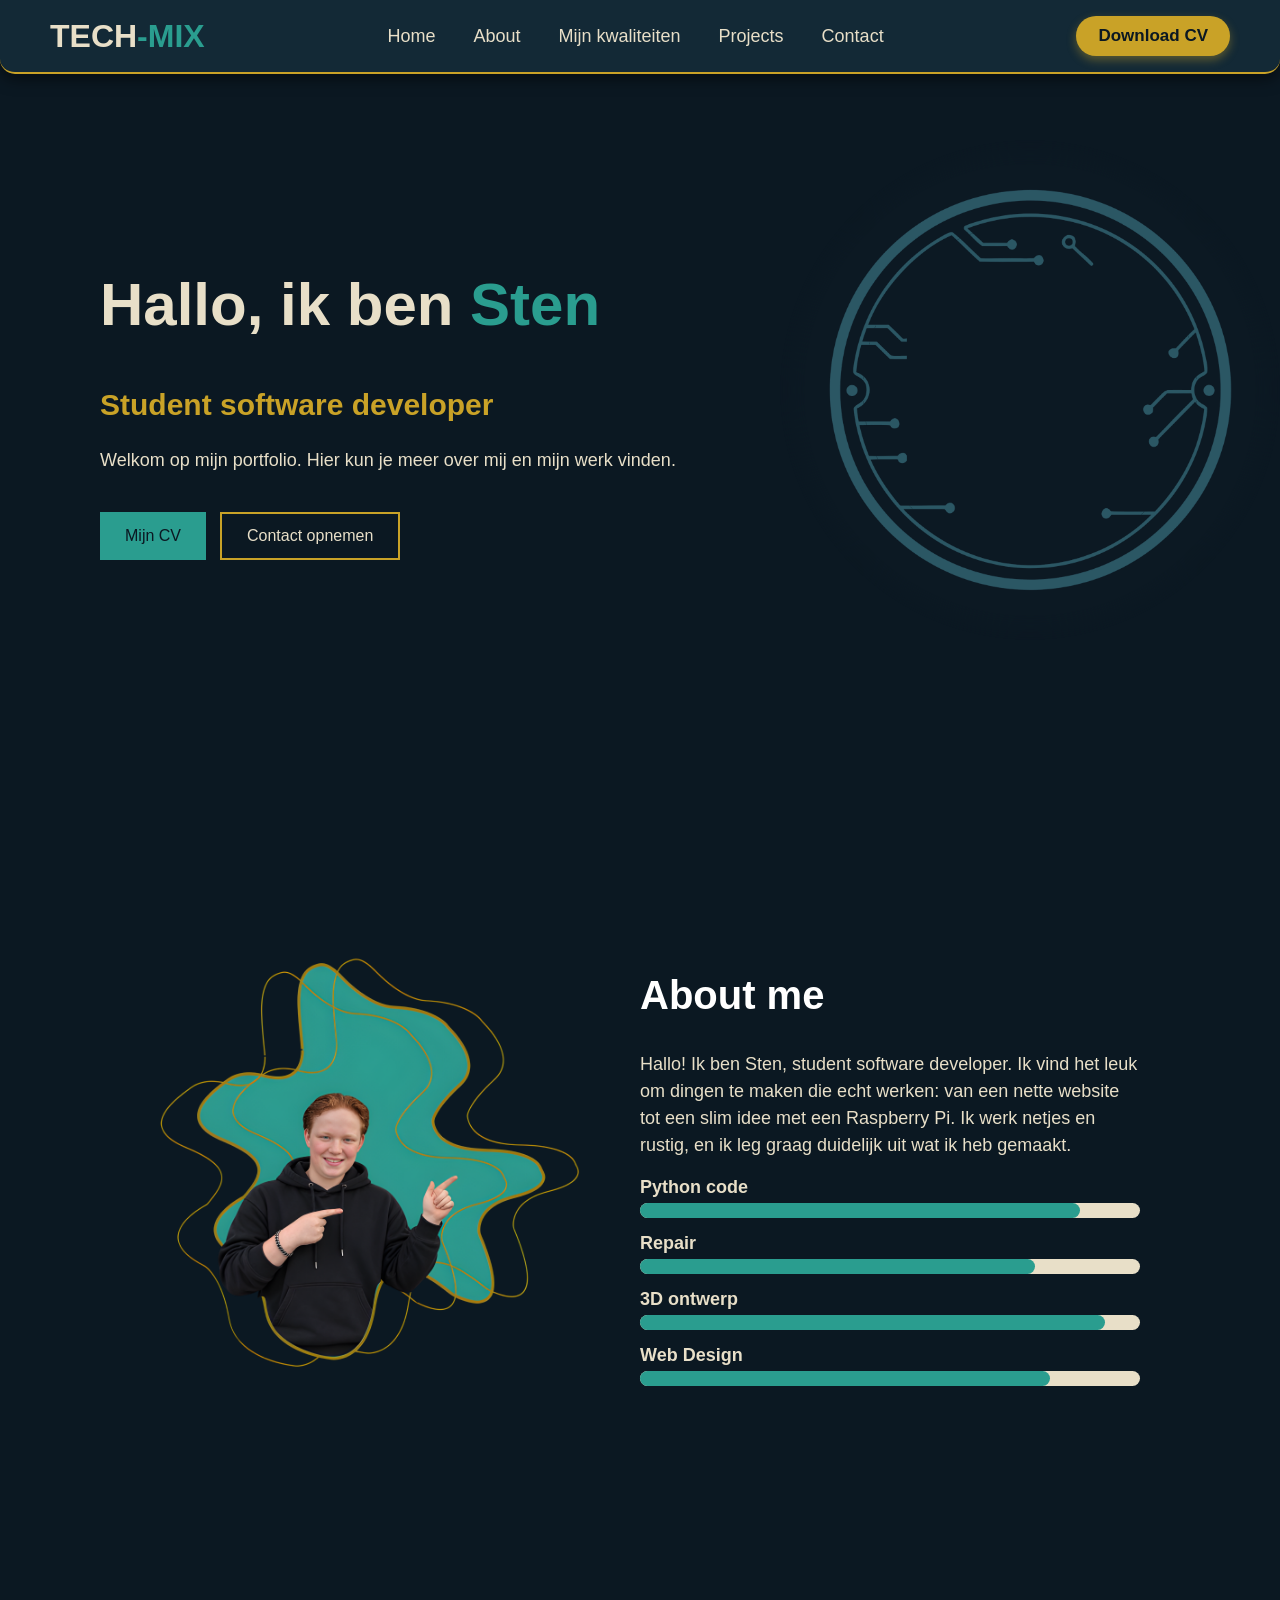
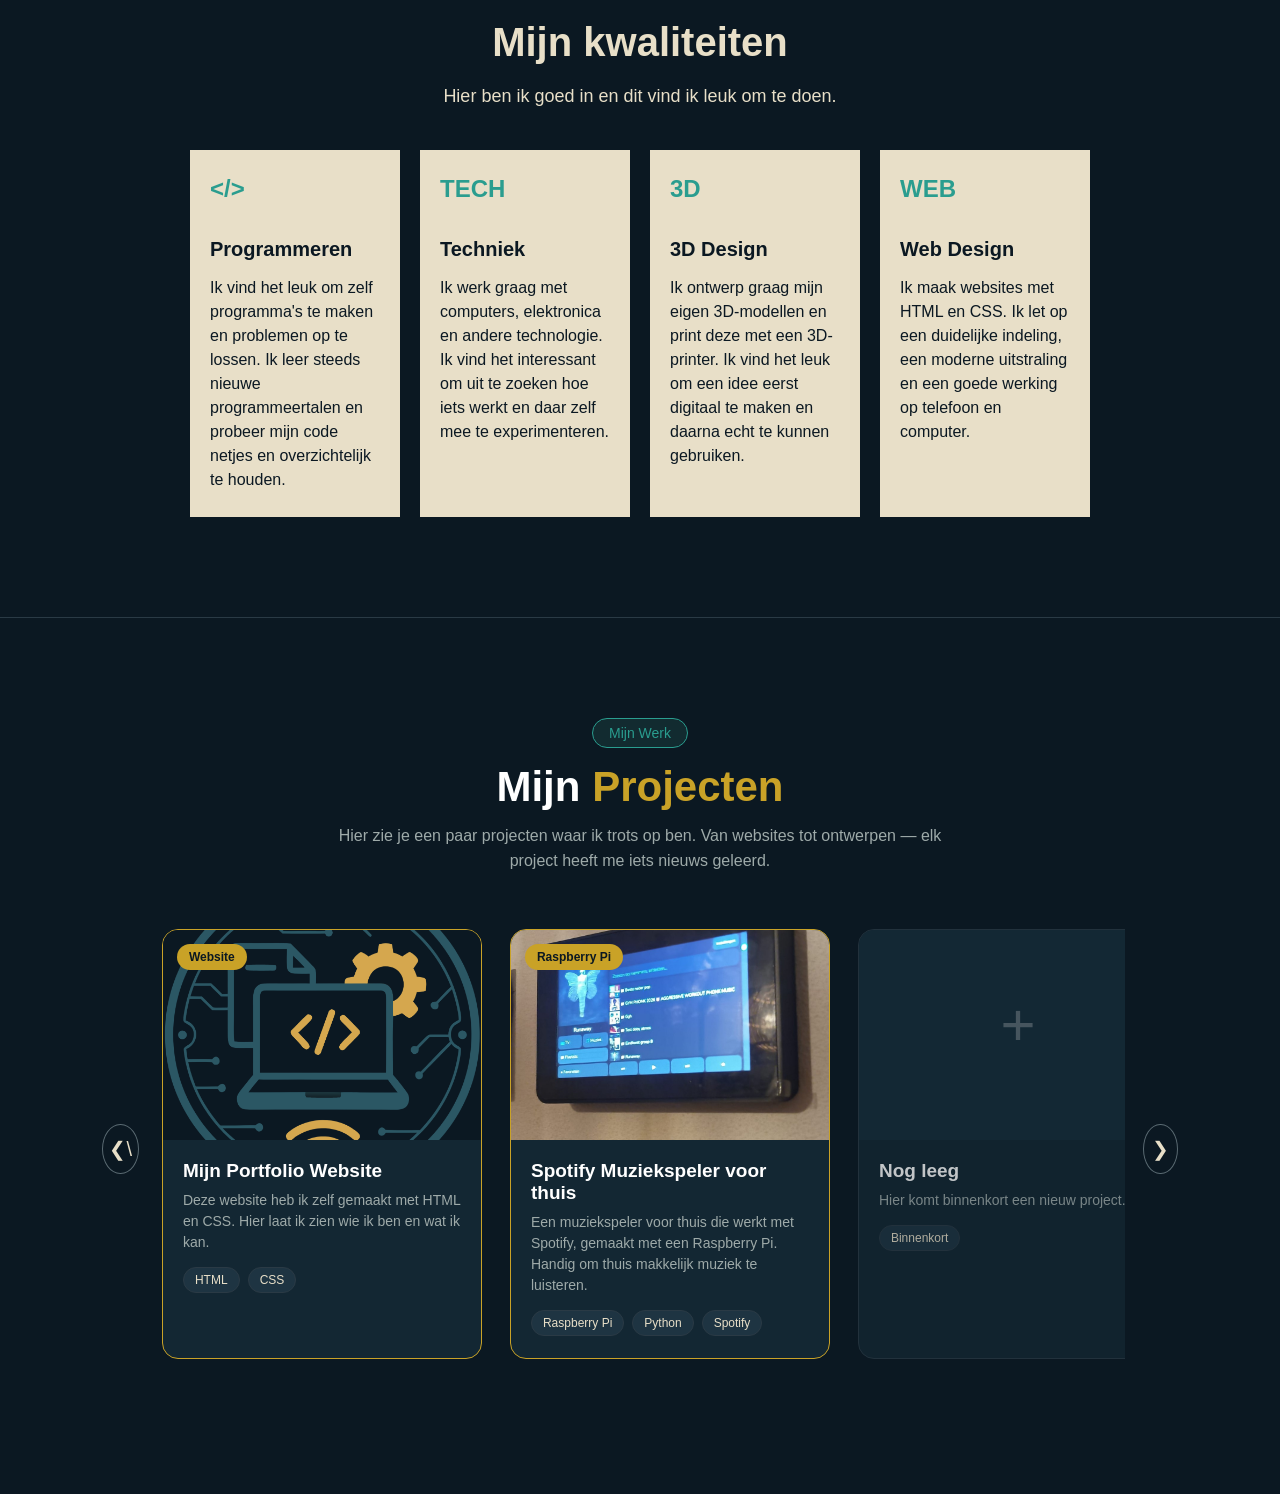
==== commit a7fab5bd: "animaises" ====
--- a/index.html
+++ b/index.html
@@ -168,7 +168,7 @@
         <!-- slider -->
         <div class="project-slider">
 
-            <button class="slider-arrow" onclick="naarLinks()">❮</button>
+            <button class="slider-arrow" onclick="naarLinks()">❮\</button>
 
             <div class="project-track" id="projectTrack">
 
--- a/style-netjes.css
+++ b/style-netjes.css
@@ -90,6 +90,52 @@
         opacity: 1;
         transform: translateY(0);
     }
+}
+
+/* jello animatie */
+@keyframes jello-horizontal {
+    0% {
+        transform: scale3d(1, 1, 1);
+    }
+    30% {
+        transform: scale3d(1.25, 0.75, 1);
+    }
+    40% {
+        transform: scale3d(0.75, 1.25, 1);
+    }
+    50% {
+        transform: scale3d(1.15, 0.85, 1);
+    }
+    65% {
+        transform: scale3d(0.95, 1.05, 1);
+    }
+    75% {
+        transform: scale3d(1.05, 0.95, 1);
+    }
+    100% {
+        transform: scale3d(1, 1, 1);
+    }
+}
+
+.jello-horizontal {
+    -webkit-animation: jello-horizontal 0.9s both;
+            animation: jello-horizontal 0.9s both;
+}
+
+/* jello bij hover op de hele site */
+.logo:hover,
+nav a:hover,
+.download:hover,
+.knop:hover,
+.knop2:hover,
+.service-icon:hover,
+.slider-arrow:hover,
+.project-view:hover,
+.project-badge:hover,
+.project-tags span:hover,
+.project-modal-close:hover {
+    -webkit-animation: jello-horizontal 0.9s both;
+            animation: jello-horizontal 0.9s both;
 }
 
 
@@ -1322,3 +1368,102 @@
         aspect-ratio: 4 / 3;
     }
 }
+
+
+/* ---------- begin-animatie: alles vliegt van de zijkant binnen ---------- */
+
+@keyframes vlieg-links {
+    0% { opacity: 0; transform: translateX(-160px) rotate(-6deg) scale(0.9); filter: blur(10px); }
+    100% { opacity: 1; transform: translateX(0) rotate(0) scale(1); filter: blur(0); }
+}
+
+@keyframes vlieg-rechts {
+    0% { opacity: 0; transform: translateX(160px) rotate(6deg) scale(0.9); filter: blur(10px); }
+    100% { opacity: 1; transform: translateX(0) rotate(0) scale(1); filter: blur(0); }
+}
+
+@keyframes vlieg-boven {
+    0% { opacity: 0; transform: translateY(-80px); filter: blur(8px); }
+    100% { opacity: 1; transform: translateY(0); filter: blur(0); }
+}
+
+@keyframes vlieg-onder {
+    0% { opacity: 0; transform: translateY(80px) scale(0.92); filter: blur(8px); }
+    100% { opacity: 1; transform: translateY(0) scale(1); filter: blur(0); }
+}
+
+/* bij het laden: stuk voor stuk */
+header {
+    animation: vlieg-boven 0.9s cubic-bezier(0.22, 1, 0.36, 1) backwards;
+}
+
+.logo {
+    animation: vlieg-links 1s cubic-bezier(0.22, 1, 0.36, 1) 0.2s backwards;
+}
+
+nav a {
+    animation: vlieg-boven 0.8s cubic-bezier(0.34, 1.56, 0.64, 1) backwards;
+}
+
+nav a:nth-child(1) { animation-delay: 0.3s; }
+nav a:nth-child(2) { animation-delay: 0.4s; }
+nav a:nth-child(3) { animation-delay: 0.5s; }
+nav a:nth-child(4) { animation-delay: 0.6s; }
+nav a:nth-child(5) { animation-delay: 0.7s; }
+nav a:nth-child(6) { animation-delay: 0.8s; }
+
+.download-desktop {
+    animation: vlieg-rechts 1s cubic-bezier(0.22, 1, 0.36, 1) 0.6s backwards;
+}
+
+.hero .text {
+    animation: vlieg-links 1.1s cubic-bezier(0.22, 1, 0.36, 1) 0.3s backwards;
+}
+
+.hero .image {
+    animation: vlieg-rechts 1.2s cubic-bezier(0.22, 1, 0.36, 1) 0.5s backwards;
+}
+
+.hero-knoppen .knop {
+    animation: vlieg-links 0.9s cubic-bezier(0.34, 1.56, 0.64, 1) 0.9s backwards;
+}
+
+.hero-knoppen .knop2 {
+    animation: vlieg-rechts 0.9s cubic-bezier(0.34, 1.56, 0.64, 1) 1s backwards;
+}
+
+/* bij het scrollen: afwisselend links en rechts */
+@supports (animation-timeline: view()) {
+    .about-image,
+    .about-text,
+    .balk,
+    .services h2,
+    .service-card,
+    .projects-section > *,
+    .project-card {
+        animation-timing-function: cubic-bezier(0.22, 1, 0.36, 1);
+        animation-fill-mode: backwards;
+        animation-timeline: view();
+        animation-range: entry 0% cover 35%;
+    }
+
+    .about-image { animation-name: vlieg-links; }
+    .about-text { animation-name: vlieg-rechts; }
+
+    .balk:nth-of-type(odd) { animation-name: vlieg-links; }
+    .balk:nth-of-type(even) { animation-name: vlieg-rechts; }
+
+    .services h2 { animation-name: vlieg-boven; }
+    .service-card:nth-child(odd) { animation-name: vlieg-links; }
+    .service-card:nth-child(even) { animation-name: vlieg-rechts; }
+
+    .projects-section > * { animation-name: vlieg-onder; }
+    .project-card:nth-child(odd) { animation-name: vlieg-links; }
+    .project-card:nth-child(even) { animation-name: vlieg-rechts; }
+}
+
+@media (prefers-reduced-motion: reduce) {
+    *, *::before, *::after {
+        animation-duration: 0.01ms !important;
+    }
+}
